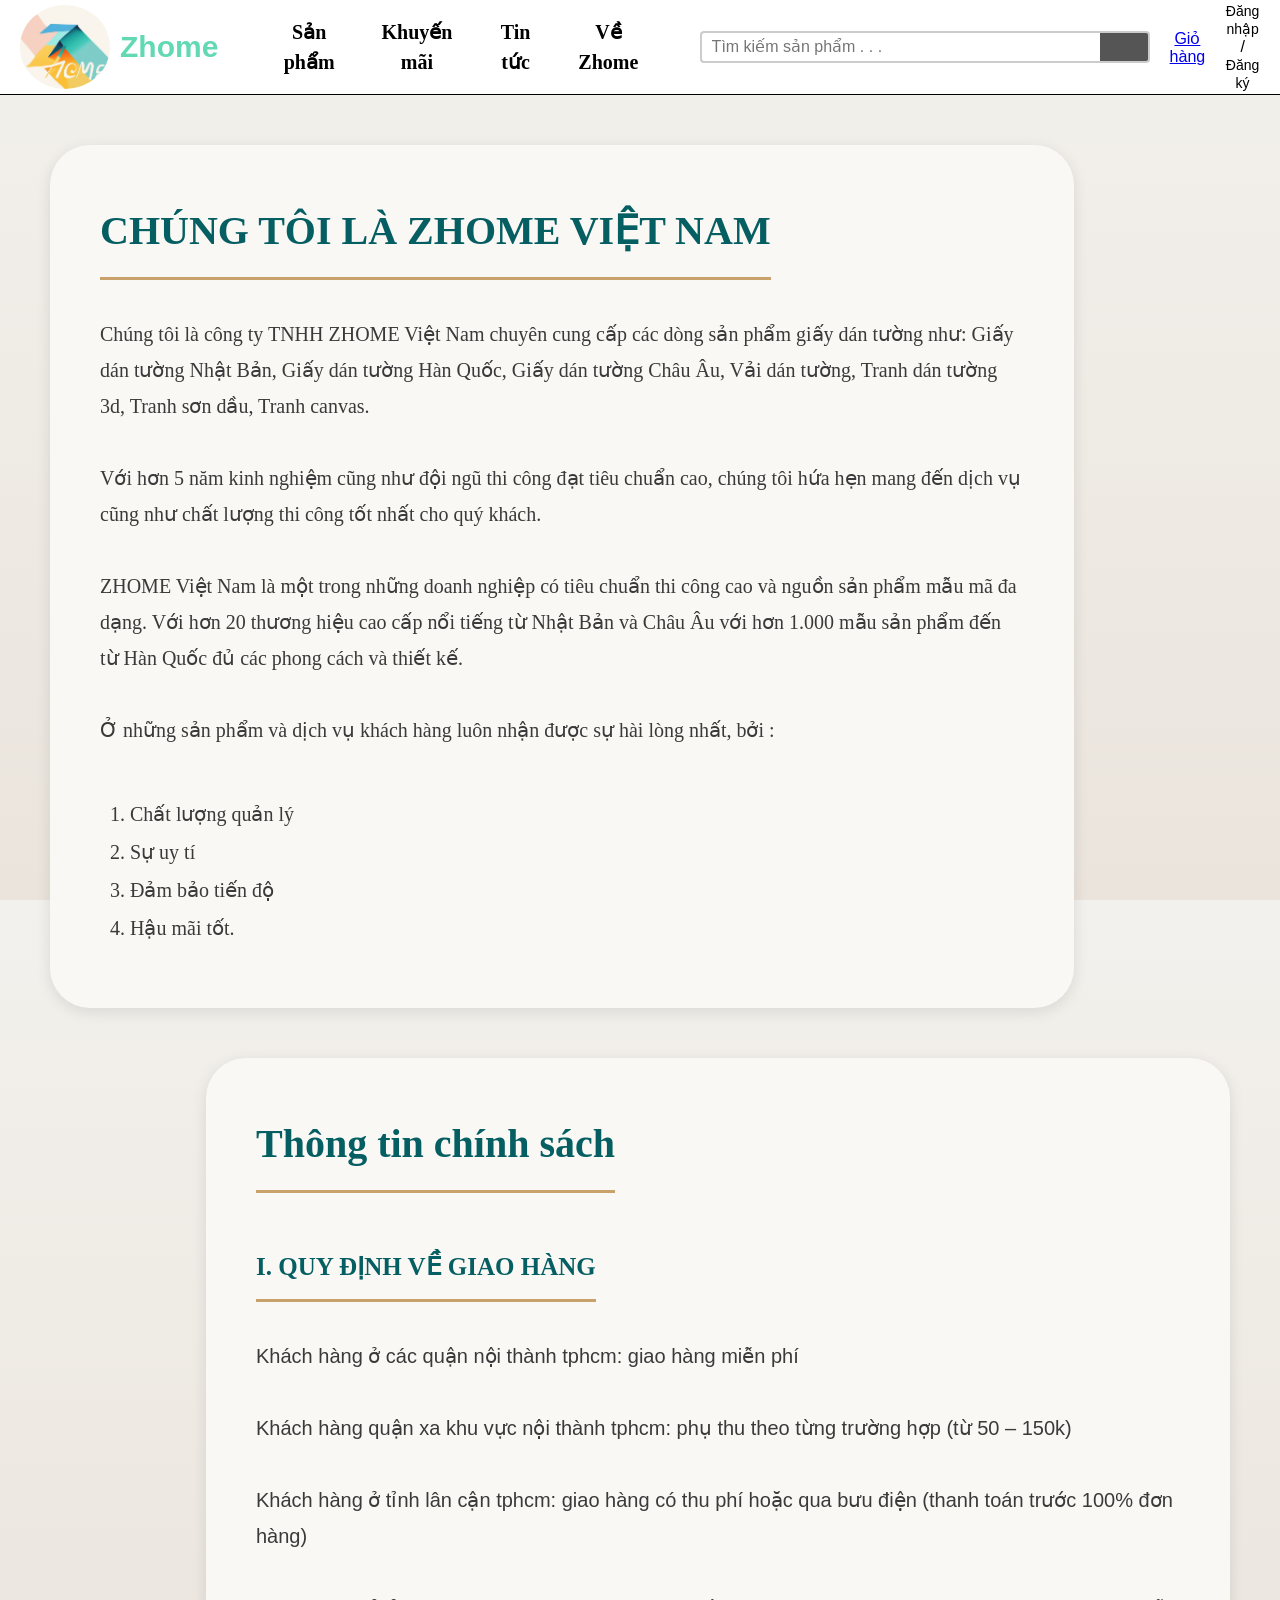
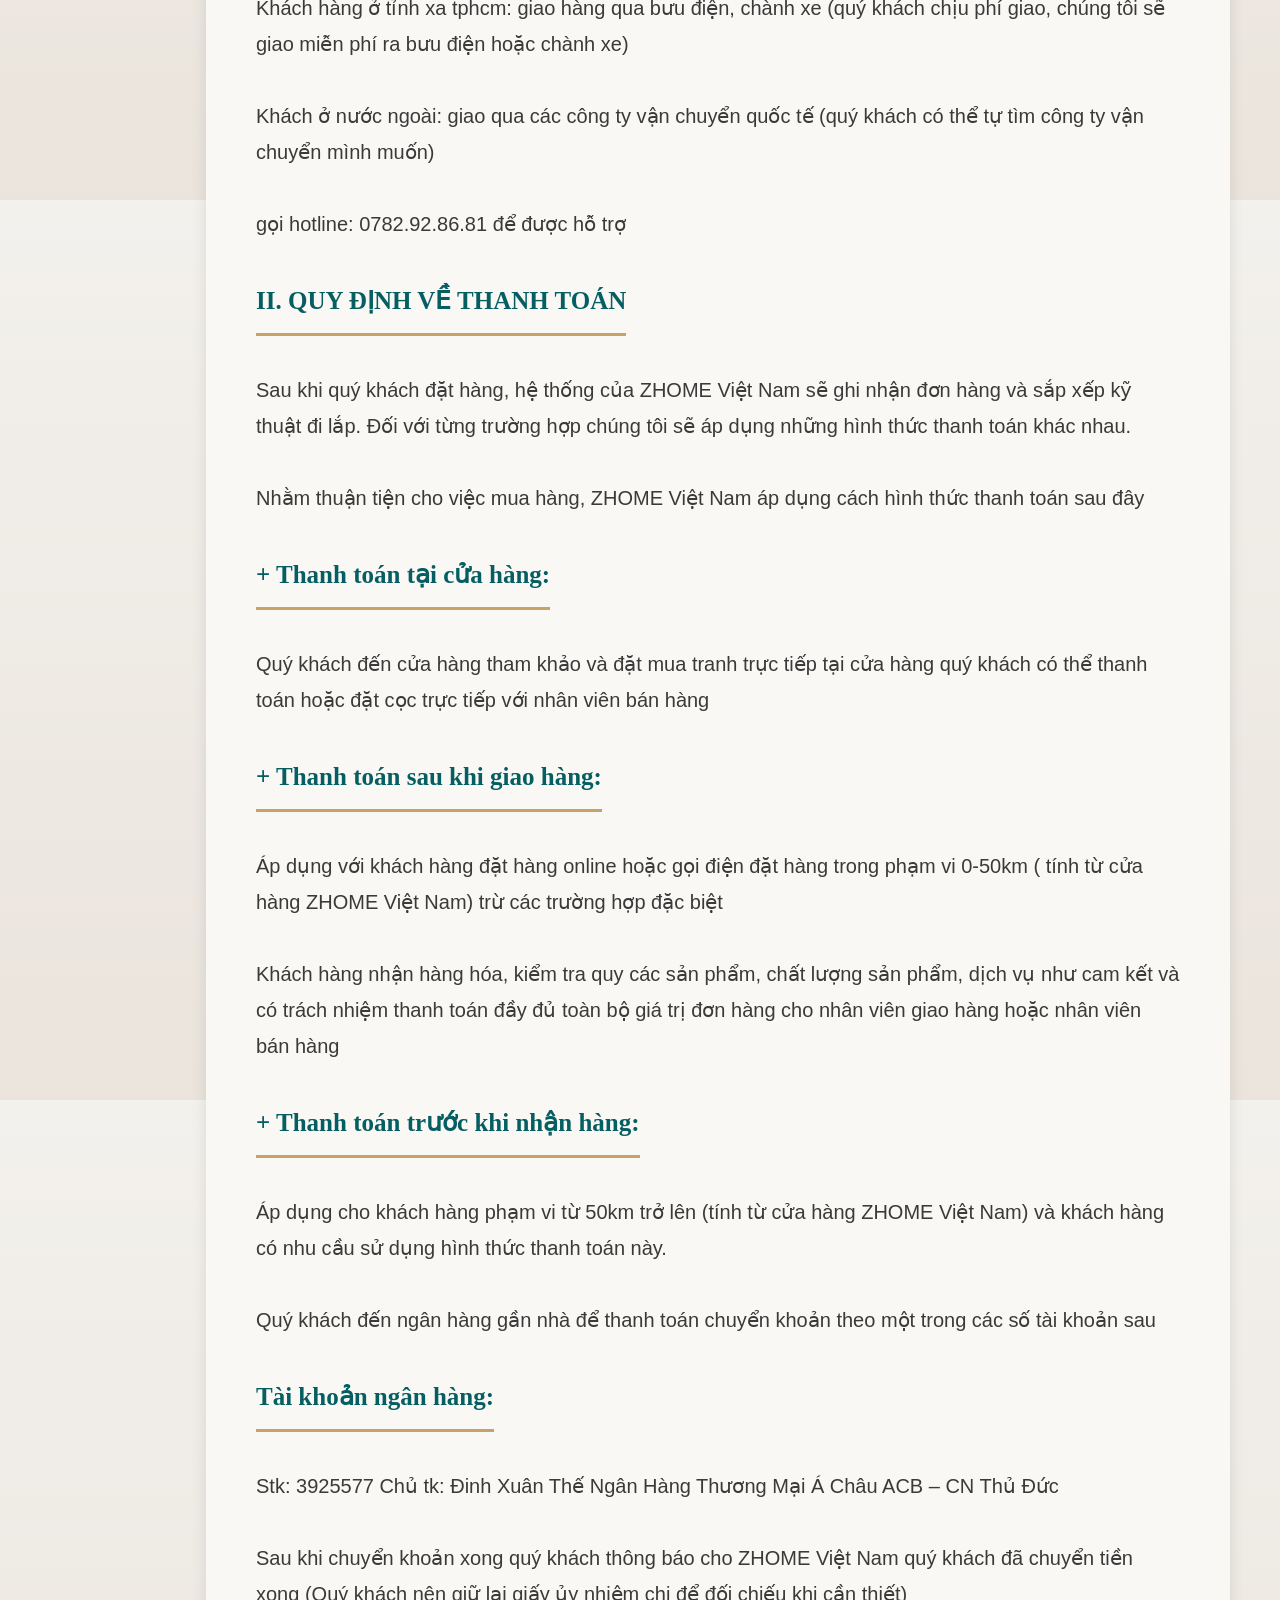
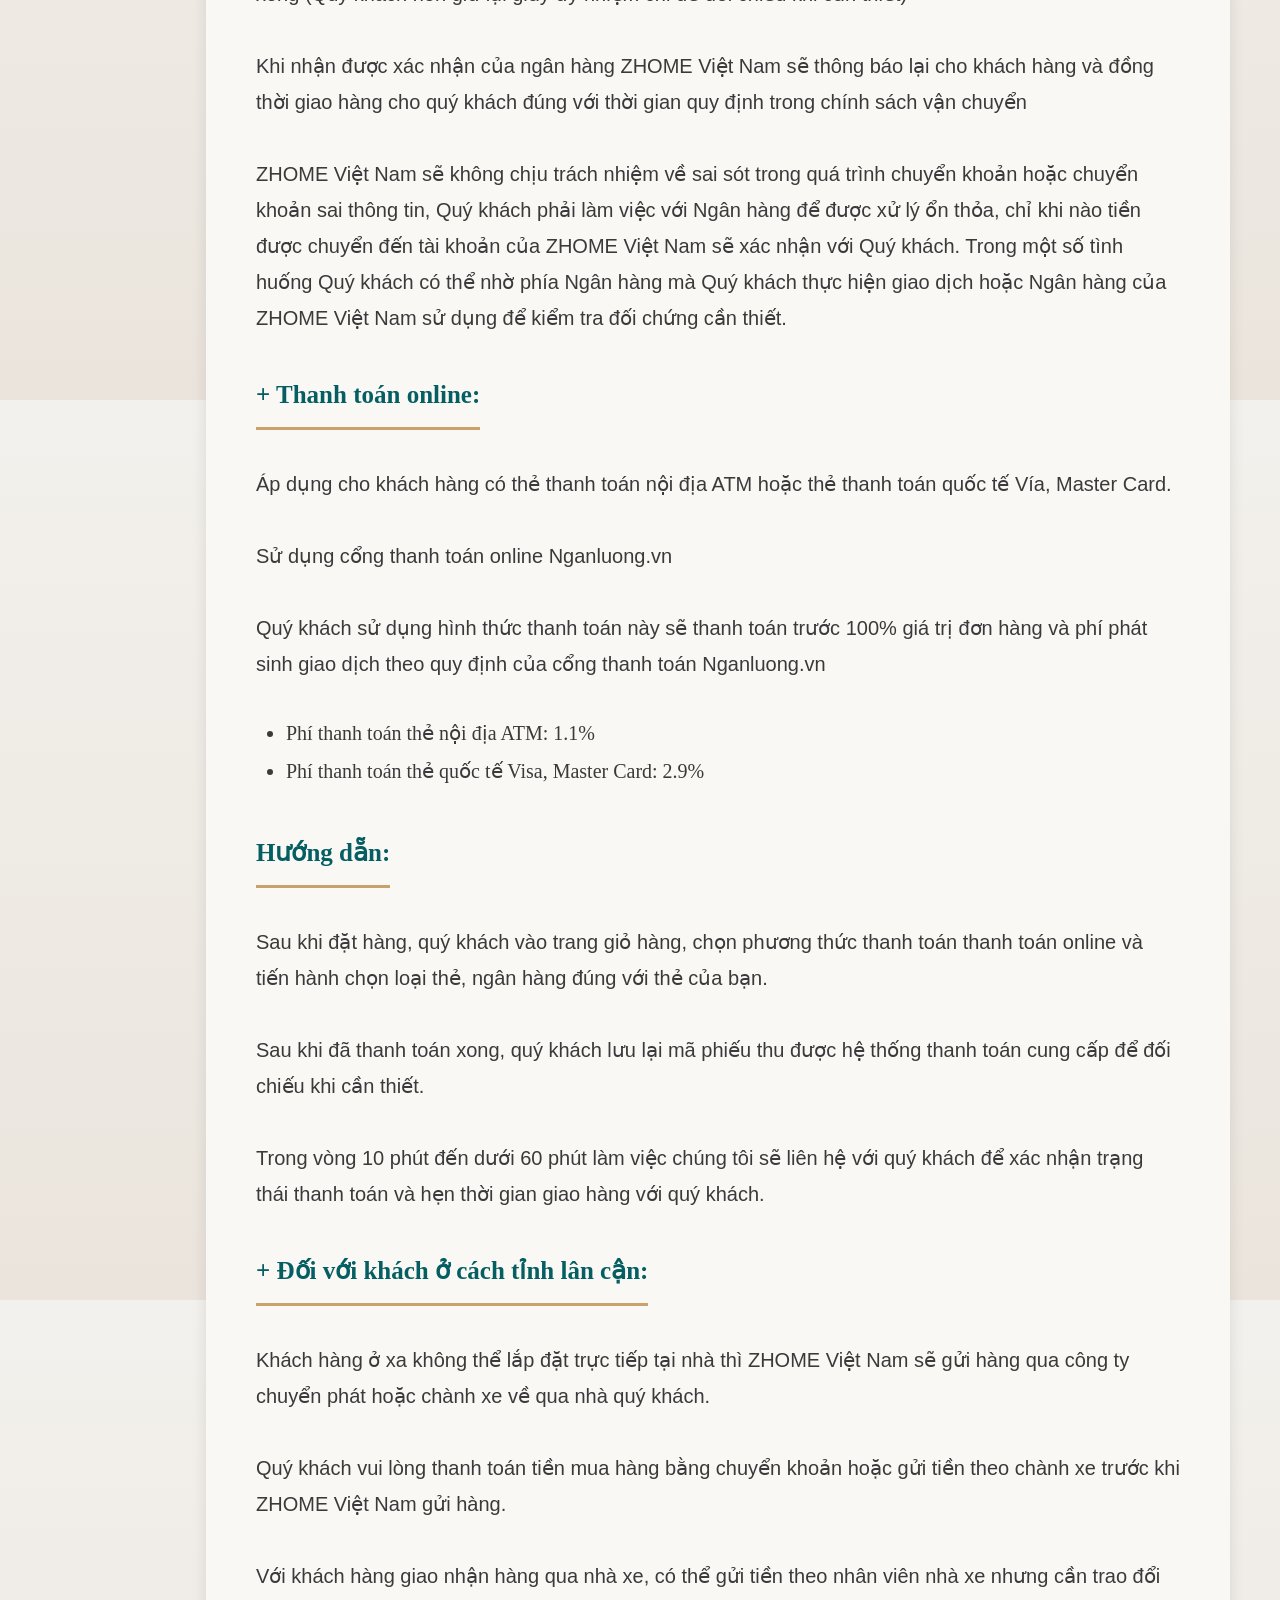
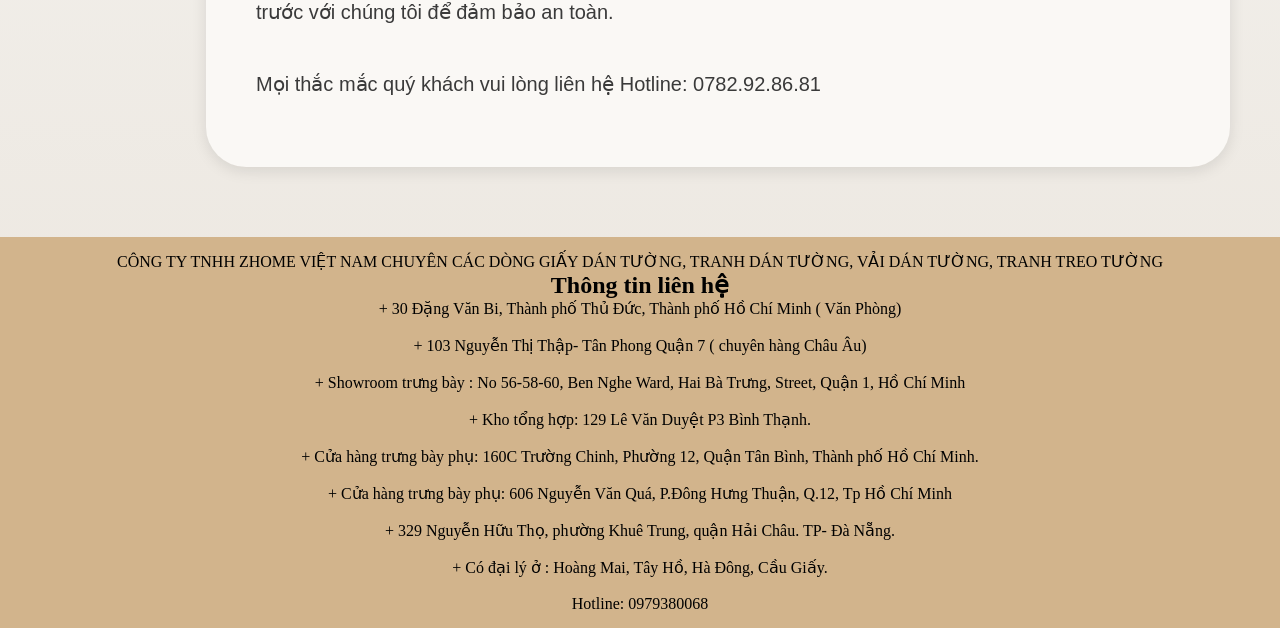
==== index.html @ 9dda644f "đổi fiie intro->index" ====
<!DOCTYPE html>
<html lang="en">
<head>
    <meta charset="UTF-8">
    <meta name="viewport" content="width=device-width, initial-scale=1.0">
    <title>Về Zhome</title>
    <link rel="stylesheet" href="ccs/style.css">
</head>
<body>
    <!-- Header: logo + tiêu đề -->
    <header>
        <!-- Thanh điều hướng (Navigation) -->
    <nav class="navbar">
            <div class="nav-left">
                <a href="index.html" class="brand">
                    <img src="images/logo8.jfif" alt="Zhome logo" class="logo">
                    <strong>Zhome</strong>
                </a>
            </div>
            <div class="nav-middle">
                <ul>
                    <li><a href="#">Sản phẩm</a></li>
                    <li><a href="#">Khuyến mãi</a></li>
                    <li><a href="#">Tin tức</a></li>
                    <li><a href="#">Về Zhome</a></li>
                </ul>
            </div>
            <div class="nav-right">
                <div class="search-bar">
                    <input type="text" placeholder="Tìm kiếm sản phẩm . . .">
                    <button><i class="fa fa-search"></i></button>
                </div>
                <div class="cart">
                    <a href="#"><i class="fa fa-shopping-cart"></i> Giỏ hàng</a>
                </div>
               
                <div class="login">
                    <i class="fa fa-user"></i>
                    <a href="#"> Đăng nhập</a> / <a href="#"> Đăng ký</a>
                </div>
            </div>
        
    </nav> 
    </header>
    <!-- Phần nội dung -->
    <main>
        <!-- Giới thiệu về ZHOME-->
         <div class="first-main">
            <h1>CHÚNG TÔI LÀ  ZHOME VIỆT NAM</h1> <br><br>

            <p>
                Chúng tôi là công ty TNHH ZHOME Việt Nam chuyên cung cấp các dòng sản phẩm giấy dán tường như: Giấy dán tường Nhật Bản, Giấy dán tường Hàn Quốc, Giấy dán tường Châu Âu, Vải dán tường, Tranh dán tường 3d, Tranh sơn dầu, Tranh canvas. <br><br>
            
                Với hơn 5 năm kinh nghiệm cũng như đội ngũ thi công đạt tiêu chuẩn cao, chúng tôi hứa hẹn mang đến dịch vụ cũng như chất lượng thi công tốt nhất cho quý khách. <br><br>
            
                ZHOME Việt Nam là một trong những doanh nghiệp có tiêu chuẩn thi công cao và nguồn sản phẩm mẫu mã đa dạng. Với hơn 20 thương hiệu cao cấp nổi tiếng từ Nhật Bản và Châu Âu với hơn 1.000 mẫu sản phẩm đến từ Hàn Quốc đủ các phong cách và thiết kế. <br><br>
            
                Ở những sản phẩm và dịch vụ khách hàng luôn nhận được sự hài lòng nhất, bởi : <br><br>
                
                <ol>
                    <li>Chất lượng quản lý</li>
                    <li>Sự uy tí</li>
                    <li>Đảm bảo tiến độ</li>
                    <li>Hậu mãi tốt.</li>
                </ol>
            </p>
        </div>
        <!-- Thông tin chính sách -->
        <div class="last-main">
            <h1>Thông tin chính sách</h1> <br><br>

            <p>
                <h3>I. QUY ĐỊNH VỀ GIAO HÀNG</h3> <br><br>

                Khách hàng ở các quận nội thành tphcm: giao hàng miễn phí <br><br> 

                Khách hàng quận xa khu vực nội thành tphcm: phụ thu theo từng trường hợp (từ 50 – 150k) <br><br>

                Khách hàng ở tỉnh lân cận tphcm: giao hàng có thu phí hoặc qua bưu điện (thanh toán trước 100% đơn hàng) <br><br>

                Khách hàng ở tỉnh xa tphcm: giao hàng qua bưu điện, chành xe (quý khách chịu phí giao, chúng tôi sẽ giao miễn phí ra bưu điện hoặc chành xe) <br><br>

                Khách ở nước ngoài: giao qua các công ty vận chuyển quốc tế (quý khách có thể tự tìm công ty vận chuyển mình muốn) <br><br>

                gọi hotline: 0782.92.86.81 để được hỗ trợ <br><br>


                <h3>II. QUY ĐỊNH VỀ THANH TOÁN</h3> <br><br>

                Sau khi quý khách đặt hàng, hệ thống của ZHOME Việt Nam sẽ ghi nhận đơn hàng và sắp xếp kỹ thuật đi lắp. Đối với từng trường hợp chúng tôi sẽ áp dụng những hình thức thanh toán khác nhau. <br><br>

                Nhằm thuận tiện cho việc mua hàng, ZHOME Việt Nam áp dụng cách hình thức thanh toán sau đây <br><br>

                <h4>+ Thanh toán tại cửa hàng:</h4> <br><br>

                Quý khách đến cửa hàng tham khảo và đặt mua tranh trực tiếp tại cửa hàng quý khách có thể thanh toán hoặc đặt cọc trực tiếp với nhân viên bán hàng <br><br>

                <h4>+ Thanh toán sau khi giao hàng:</h4> <br><br>

                Áp dụng với khách hàng đặt hàng online hoặc gọi điện đặt hàng trong phạm vi 0-50km ( tính từ cửa hàng ZHOME Việt Nam) trừ các trường hợp đặc biệt <br><br>

                Khách hàng nhận hàng hóa, kiểm tra quy các sản phẩm, chất lượng sản phẩm, dịch vụ như cam kết và có trách nhiệm thanh toán đầy đủ toàn bộ giá trị đơn hàng cho nhân viên giao hàng hoặc nhân viên bán hàng <br><br>

                <h4>+ Thanh toán trước khi nhận hàng:</h4> <br><br>

                Áp dụng cho khách hàng phạm vi từ 50km trở lên (tính từ cửa hàng ZHOME Việt Nam) và khách hàng có nhu cầu sử dụng hình thức thanh toán này. <br><br>

                Quý khách đến ngân hàng gần nhà để thanh toán chuyển khoản theo một trong các số tài khoản sau <br><br>

                <h5>Tài khoản ngân hàng:</h5> <br><br>

                Stk: 3925577 Chủ tk: Đinh Xuân Thế Ngân Hàng Thương Mại Á Châu ACB – CN Thủ Đức <br><br>

                Sau khi chuyển khoản xong quý khách thông báo cho ZHOME Việt Nam quý khách đã chuyển tiền xong (Quý khách nên giữ lại giấy ủy nhiệm chi để đối chiếu khi cần thiết) <br><br>

                Khi nhận được xác nhận của ngân hàng ZHOME Việt Nam sẽ thông báo lại cho khách hàng và đồng thời giao hàng cho quý khách đúng với thời gian quy định trong chính sách vận chuyển <br><br>

                ZHOME Việt Nam sẽ không chịu trách nhiệm về sai sót trong quá trình chuyển khoản hoặc chuyển khoản sai thông tin, Quý khách phải làm việc với Ngân hàng để được xử lý ổn thỏa, chỉ khi nào tiền được chuyển đến tài khoản của ZHOME Việt Nam sẽ xác nhận với Quý khách. Trong một số tình huống Quý khách có thể nhờ phía Ngân hàng mà Quý khách thực hiện giao dịch hoặc Ngân hàng của ZHOME Việt Nam sử dụng để kiểm tra đối chứng cần thiết. <br><br>

                <h4>+ Thanh toán online:</h4> <br><br>

                Áp dụng cho khách hàng có thẻ thanh toán nội địa ATM hoặc thẻ thanh toán quốc tế Vía, Master Card. <br><br>

                Sử dụng cổng thanh toán online Nganluong.vn <br><br>

                Quý khách sử dụng hình thức thanh toán này sẽ thanh toán trước 100% giá trị đơn hàng và phí phát sinh giao dịch theo quy định của cổng thanh toán Nganluong.vn <br><br>
                    <ul>
                        <li>Phí thanh toán thẻ nội địa ATM: 1.1%</li>
                        <li>Phí thanh toán thẻ quốc tế Visa, Master Card: 2.9%</li>
                    </ul>
                <br>
                <h5>Hướng dẵn:</h5> <br><br>

                Sau khi đặt hàng, quý khách vào trang giỏ hàng, chọn phương thức thanh toán thanh toán online và tiến hành chọn loại thẻ, ngân hàng đúng với thẻ của bạn. <br><br>

                Sau khi đã thanh toán xong, quý khách lưu lại mã phiếu thu được hệ thống thanh toán cung cấp để đối chiếu khi cần thiết. <br><br>

                Trong vòng 10 phút đến dưới 60 phút làm việc chúng tôi sẽ liên hệ với quý khách để xác nhận trạng thái thanh toán và hẹn thời gian giao hàng với quý khách. <br><br>

                <h4>+ Đối với khách ở cách tỉnh lân cận:</h4> <br><br>

                Khách hàng ở xa không thể lắp đặt trực tiếp tại nhà thì ZHOME Việt Nam sẽ gửi hàng qua công ty chuyển phát hoặc chành xe về qua nhà quý khách. <br><br>

                Quý khách vui lòng thanh toán tiền mua hàng bằng chuyển khoản hoặc gửi tiền theo chành xe trước khi ZHOME Việt Nam gửi hàng. <br><br>

                Với khách hàng giao nhận hàng qua nhà xe, có thể gửi tiền theo nhân viên nhà xe nhưng cần trao đổi trước với chúng tôi để đảm bảo an toàn. <br><br>

                Mọi thắc mắc quý khách vui lòng liên hệ Hotline: 0782.92.86.81
            </p>
        </div>
    </main>   
        <!-- Footer: Thông tin liên hệ --> 
    <footer> 
        <p>CÔNG TY TNHH ZHOME VIỆT NAM CHUYÊN CÁC DÒNG GIẤY DÁN TƯỜNG, TRANH DÁN TƯỜNG, VẢI DÁN TƯỜNG, TRANH TREO TƯỜNG</p>
        
        <div>
            <h2>Thông tin liên hệ</h2>
            <p>
                + 30 Đặng Văn Bi, Thành phố Thủ Đức, Thành phố Hồ Chí Minh ( Văn Phòng) <br><br>

                + 103 Nguyễn Thị Thập- Tân Phong Quận 7  ( chuyên hàng Châu Âu) <br><br>

                + Showroom trưng bày : No 56-58-60, Ben Nghe Ward, Hai Bà Trưng, Street, Quận 1, Hồ Chí Minh <br><br>

                + Kho tổng hợp: 129 Lê Văn Duyệt P3 Bình Thạnh. <br><br>

                + Cửa hàng trưng bày phụ: 160C Trường Chinh, Phường 12, Quận Tân Bình, Thành phố Hồ Chí Minh. <br><br>

                + Cửa hàng trưng bày phụ: 606 Nguyễn Văn Quá, P.Đông Hưng Thuận, Q.12, Tp Hồ Chí Minh <br><br>

                + 329 Nguyễn Hữu Thọ, phường Khuê Trung, quận Hải Châu. TP- Đà Nẵng. <br><br>

                + Có đại lý ở : Hoàng Mai, Tây Hồ, Hà Đông, Cầu Giấy. <br><br>

                Hotline: 0979380068
            </p>
        </div>
    </footer>  
</body>
</html>
---- ccs/style.css ----
* { margin: 0; padding: 0; box-sizing: border-box; }
html, body {
    height: 100%; /* chiếm full height*/
    margin: 0;
}
body { 
    font-family: Arial, sans-serif;
    background: #fff;
    display: flex;
    flex-direction: column;
    min-height: 100vh;
}
                                    /* Header: chứ logo, tên , thanh nav */
header{ 
    background: white;
    
    text-align: center;
    color: #000;
}

.navbar {
    width: 100%;
    background-color: white;
    display: flex;
    align-items: center;
    padding: 2px 20px; /* cách khung top/bottom 10px, left/right 20px */
    border-bottom: 1px solid black;
}


/* Logo + Zhome */
.nav-left .brand {
    display: flex;
    align-items: center;
    text-decoration: none;
    color: rgb(98, 217, 179);
    font-size: 30px;
}

.nav-left .brand .logo {
    width: 90px;
    height: auto;
    margin-right: 10px;
    border-radius: 50%;
}

/* Search + Cart + Login */
.nav-right {
    display: flex;
    align-items: center;
    gap: 20px;
    margin-left: auto;
}

.search-bar {
  display: flex;
}

.search-bar input {
  width: 400px;
  padding: 5px 10px;
  font-size: 16px;
  border: 2px solid #ccc;
  border-right: none;
  border-radius: 4px 0 0 4px; /* bo tròn bên trái */
  outline: none;
  flex: 1;
}

.search-bar button {
  width: 50px;
  border: 2px solid #ccc;
  border-left: none;
  background-color: #555;
  color: white;
  border-radius: 0 4px 4px 0; /* bo tròn bên phải */
  cursor: pointer;
  padding: 5px 10px;
}

.search-bar button i {
  font-size: 16px; /* cỡ kính lúp */
}

.cart, login {
  display: flex;           /* các link nằm cạnh nhau */
  align-items: center;     /* căn giữa link theo chiều dọc */
}

.login a {
    color: black;
    text-decoration: none;
    font-size: 14px;
}

.login a:hover {
    text-decoration: underline;
}

/* Phần dưới nav: menu liên kết sản phẩm */
.nav-middle ul {
    display: flex;
    list-style: none;
    padding: 10px 20px;
}

.nav-middle ul li {
    margin-right: 40px;
}

.nav-middle ul li a {
    color: black;
    text-decoration: none;
    font-weight: bold;
    font-size: 20px;
}

.nav-middle ul li a:hover {
    text-decoration: underline;
}

                                    /* Phần body */
/* Phần Css của tôi*/
/* -----------------------------------------------------------------------------------------------------------------------------*/

/* Màu nền body */
body {
    background: linear-gradient(to bottom, #f3f1ed, #eae4dc);
}

/* Phần main */
/* Khối Giới thiệu về Zhome */
.first-main {
    width: 80%;
    margin: 50px auto 50px 50px;
    background-color: #faf8f5; 
    border-top-left-radius: 50px;       /* bo cạnh tròn cạnh trên trái của khối */
    border-bottom-left-radius: 50px;    /* bo cạnh tròn cạnh dưới trái của khối */
    border-top-right-radius: 50px;      /* bo cạnh tròn cạnh trên phải của khối */
    border-bottom-right-radius: 50px;   /* bo cạnh tròn cạnh dưới phải của khối */
    
    padding: 50px;
    border-radius: 40px;
    color: #3a3a3a; /* Màu chữ xám đậm, dễ đọc hơn đen */
    font-family: "Segoe UI", Tahoma, Geneva, Verdana, sans-serif;
    line-height: 1.8;
    box-shadow: 0 4px 15px rgba(0, 0, 0, 0.1); /* đổ bóng nhẹ để nổi khối */
    font-size: 20px;
}

/* chỉnh chữ "Chúng tôi là Zhome Việt Nam" */
.first-main h1 {
    color: #055e61;
    font-size: 40px;
    font-weight: 700;
    border-bottom: 3px solid #c9a26b; 
    display: inline-block;
    padding-bottom: 10px;
}

/* Đoạn văn cách đều, dễ đọc hơn */
.first-main p {
    margin-bottom: 15px;
}

/* Danh sách bullet đẹp hơn */
.first-main ol {
    margin-left: 30px;
}

.first-main li {
    margin-bottom: 8px;
}



/*khối Thông tin chính sách */
.last-main {
    width: 80%;
    margin: 50px 50px 50px auto;
    background-color: #faf8f5; 
    border-top-left-radius: 50px;       /* bo cạnh tròn cạnh trên trái của khối */
    border-bottom-left-radius: 50px;    /* bo cạnh tròn cạnh dưới trái của khối */
    border-top-right-radius: 50px;      /* bo cạnh tròn cạnh trên phải của khối */
    border-bottom-right-radius: 50px;   /* bo cạnh tròn cạnh dưới phải của khối */
    padding: 50px;

    border-radius: 40px;
    color: #3a3a3a; /* Màu chữ xám đậm, dễ đọc hơn đen */
    font-family: "Segoe UI", Tahoma, Geneva, Verdana, sans-serif;
    line-height: 1.8;
    box-shadow: 0 4px 15px rgba(0, 0, 0, 0.1); /* đổ bóng nhẹ để nổi khối */
    font-size: 20px;
}

/* chỉnh chữ "thông tin chính sách" to hơn đẹp hơn*/
.last-main h1 {
    color: #055e61;
    font-size: 40px;
    font-weight: 700;
    border-bottom: 3px solid #c9a26b; 
    display: inline-block;
    padding-bottom: 10px;
}

/* chỉnh các phần tiêu đề to hơn*/
.last-main h3, h4, h5 {
    color: #055e61;
    font-size: 25px;
    font-weight: 700;
    border-bottom: 3px solid #c9a26b; 
    display: inline-block;
    padding-bottom: 10px;
}

/* Đoạn văn cách đều, dễ đọc hơn */
.last-main p {
    margin-bottom: 15px;
}

/* Danh sách bullet đẹp hơn */
.last-main ul {
    margin-left: 30px;
}

.last-main li {
    margin-bottom: 8px;
}

/* Chỉnh thụt vào 1 tab */
ul, ol {
  margin-left: 40px;
  line-height: 1.5;
}

/* Phần Css của tôi*/
/* -----------------------------------------------------------------------------------------------------------------------------*/



/* phần footer */
footer {
    background: #d2b48c;
    padding: 15px 0; 
    text-align: center;
    color: #000;
    margin-top: 20px;
}


/* kiểu chữ chung */
h1, h2, h3, h4, h5, p, li {
    font-family: 'Times New Roman', Times, serif;
}
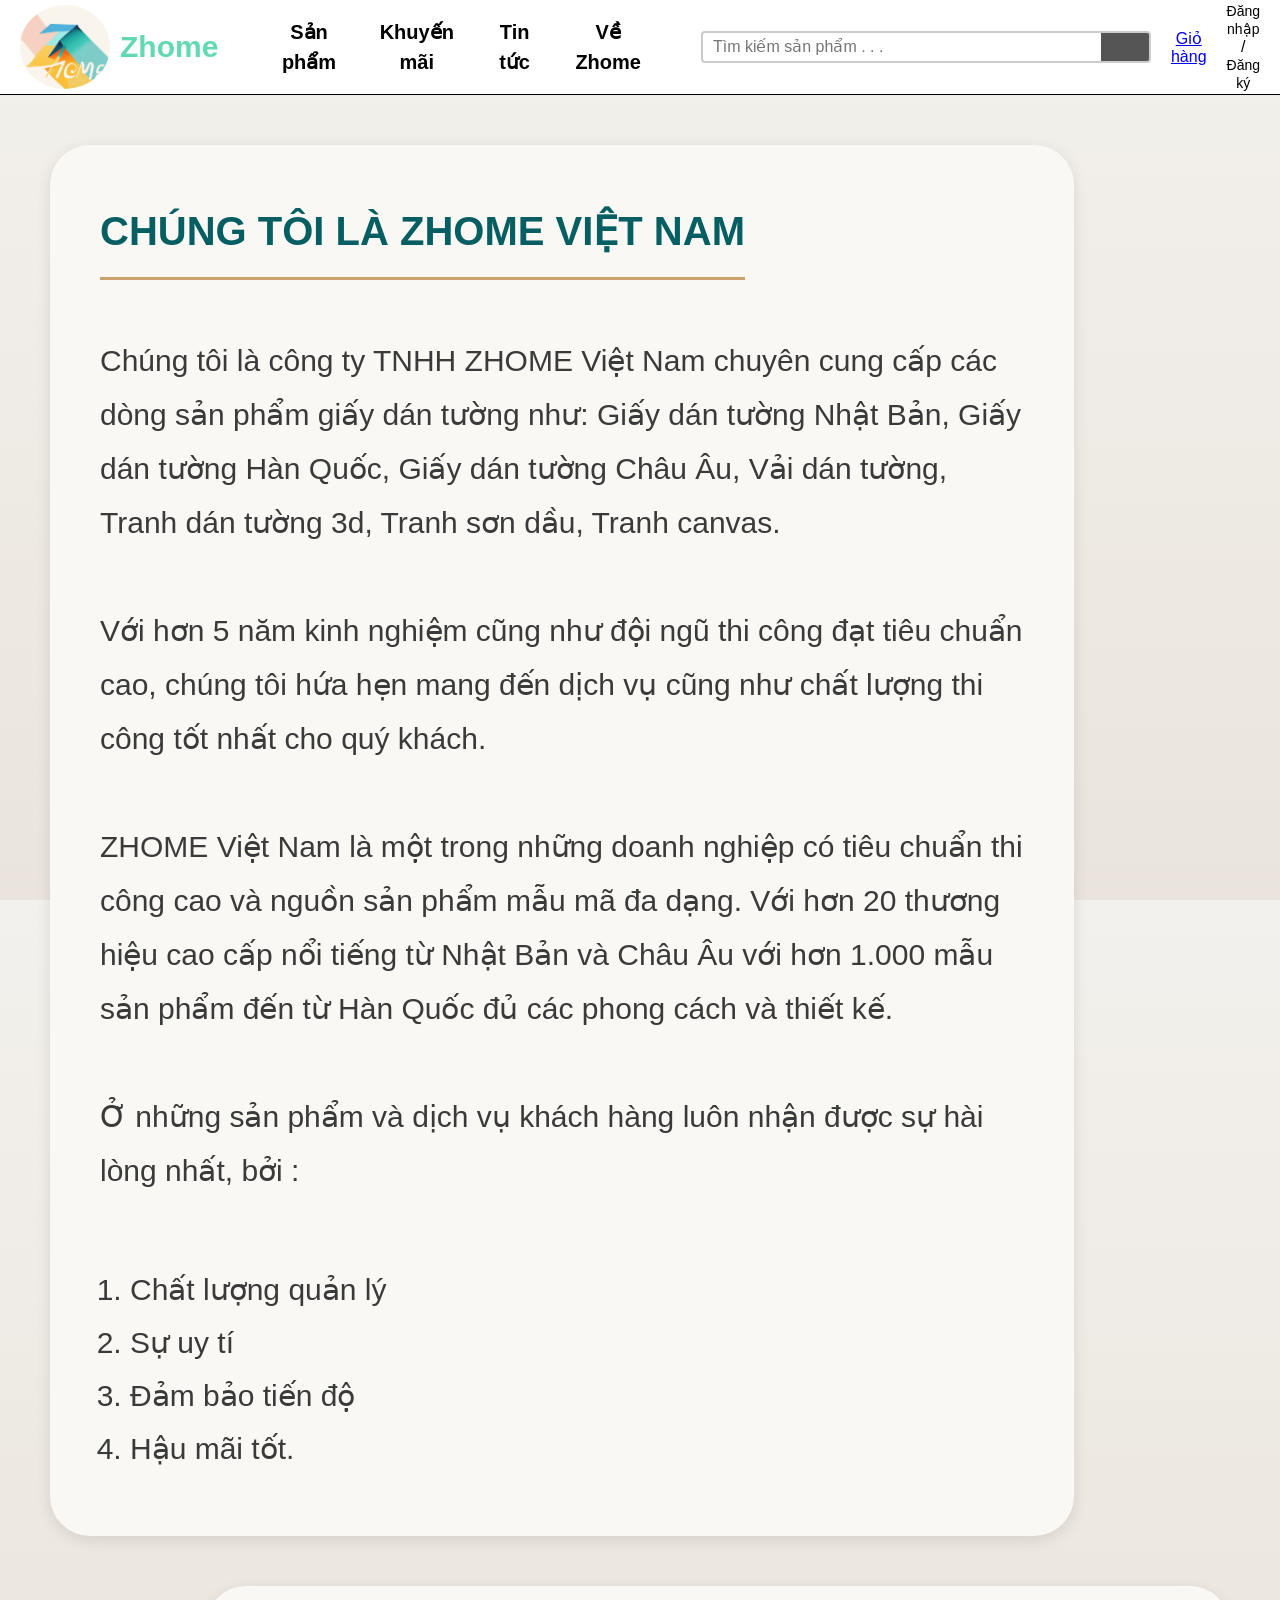
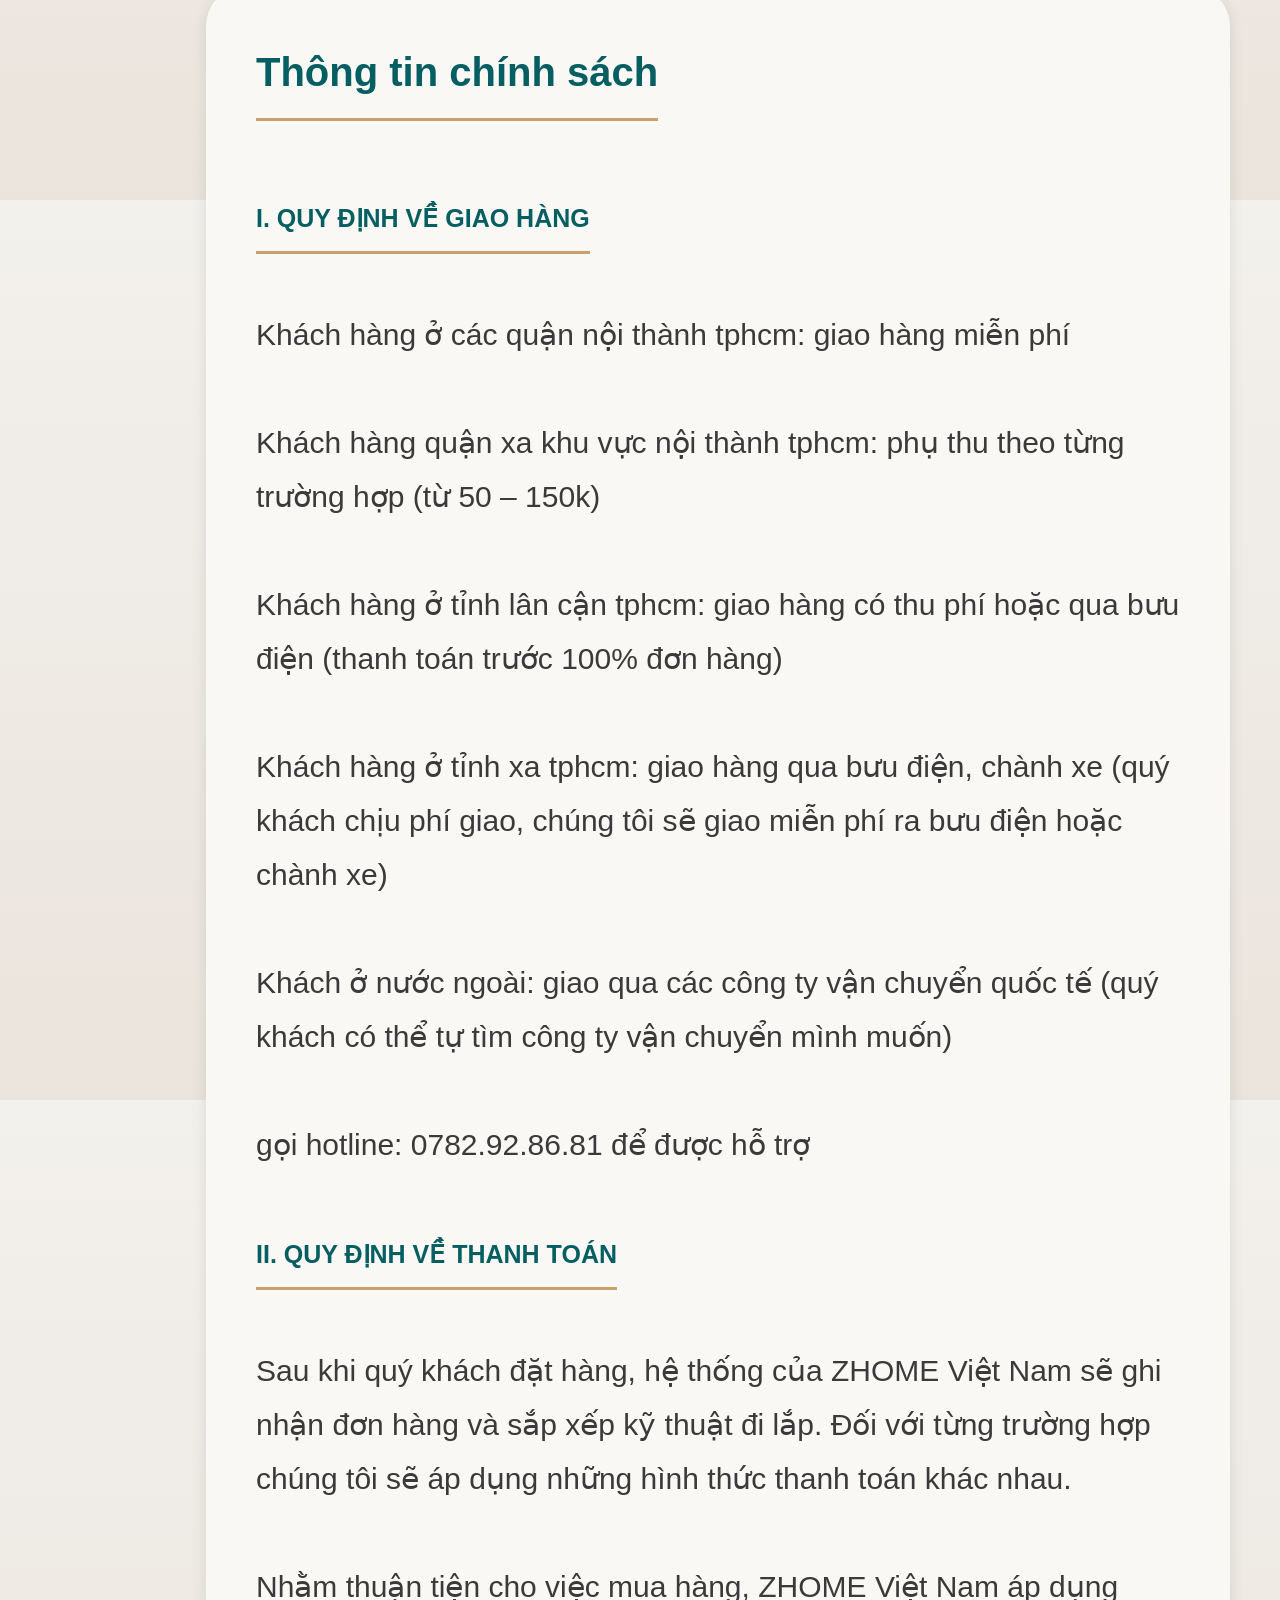
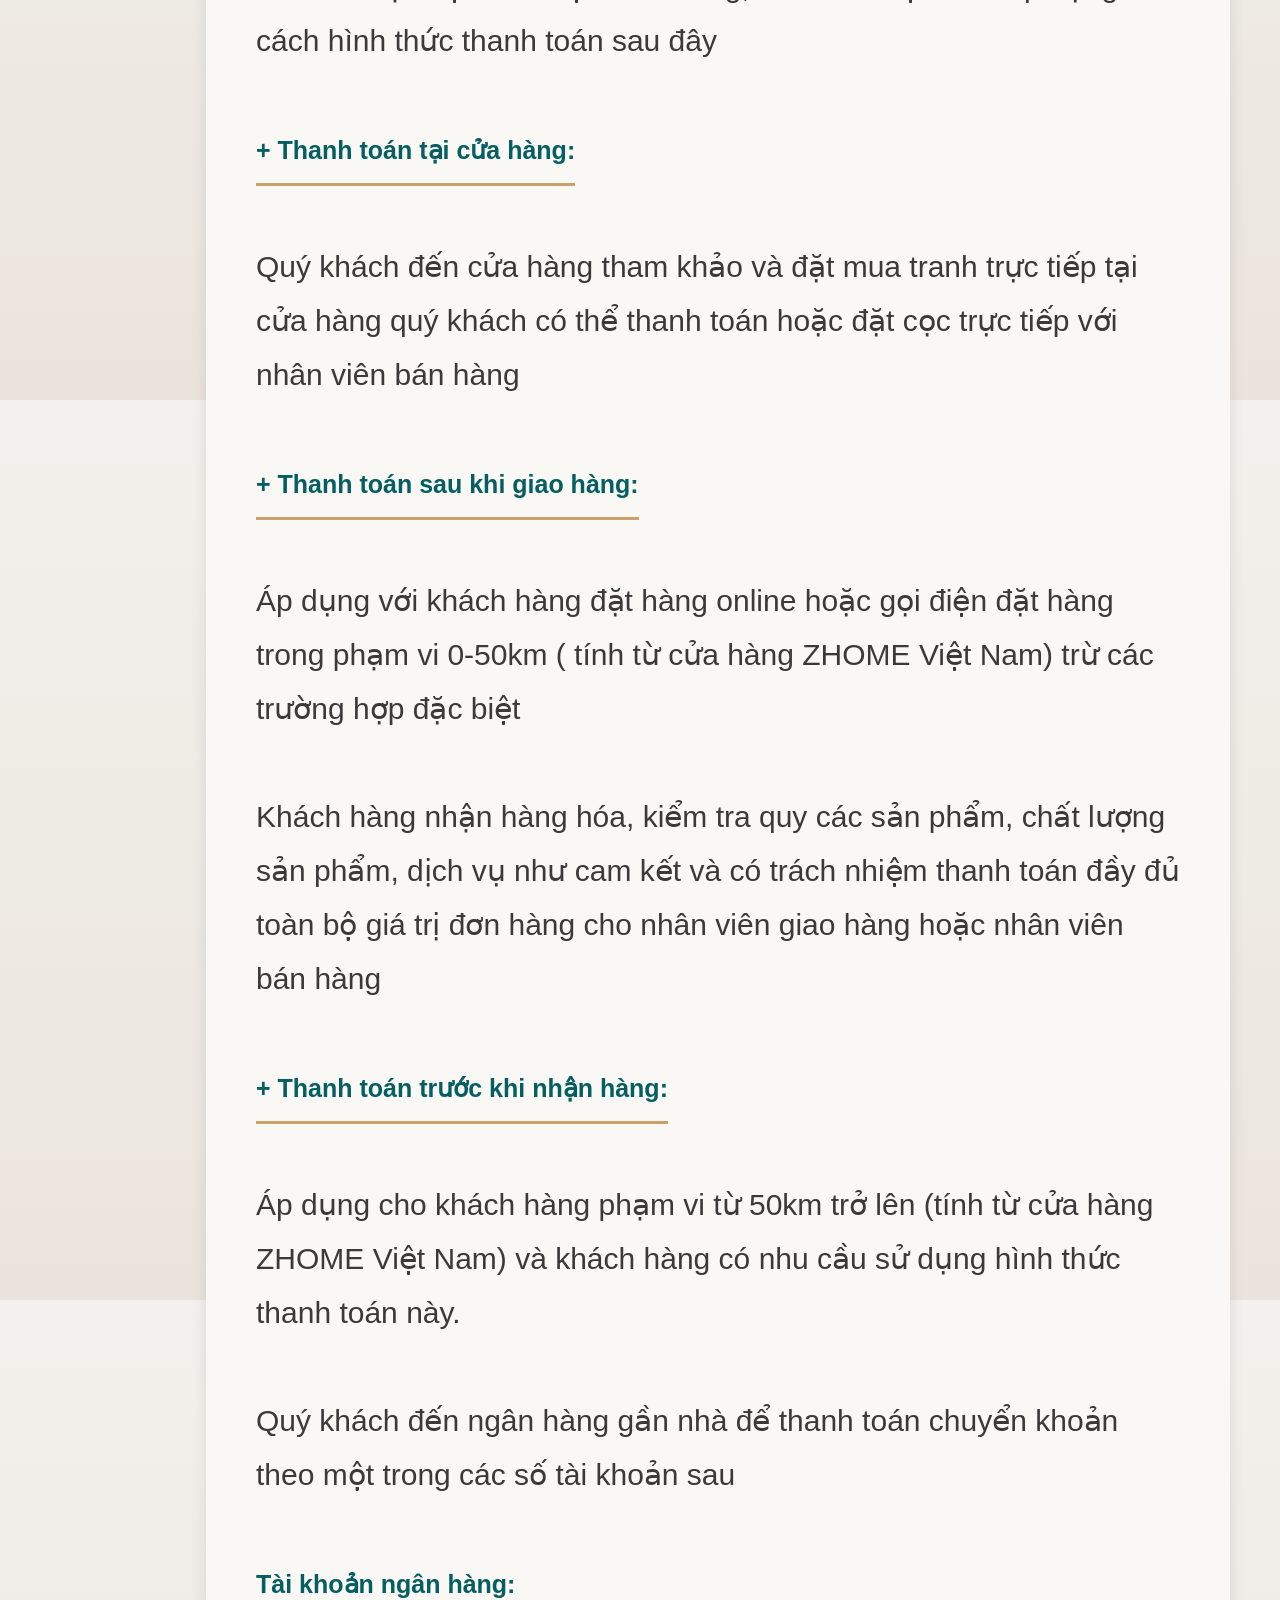
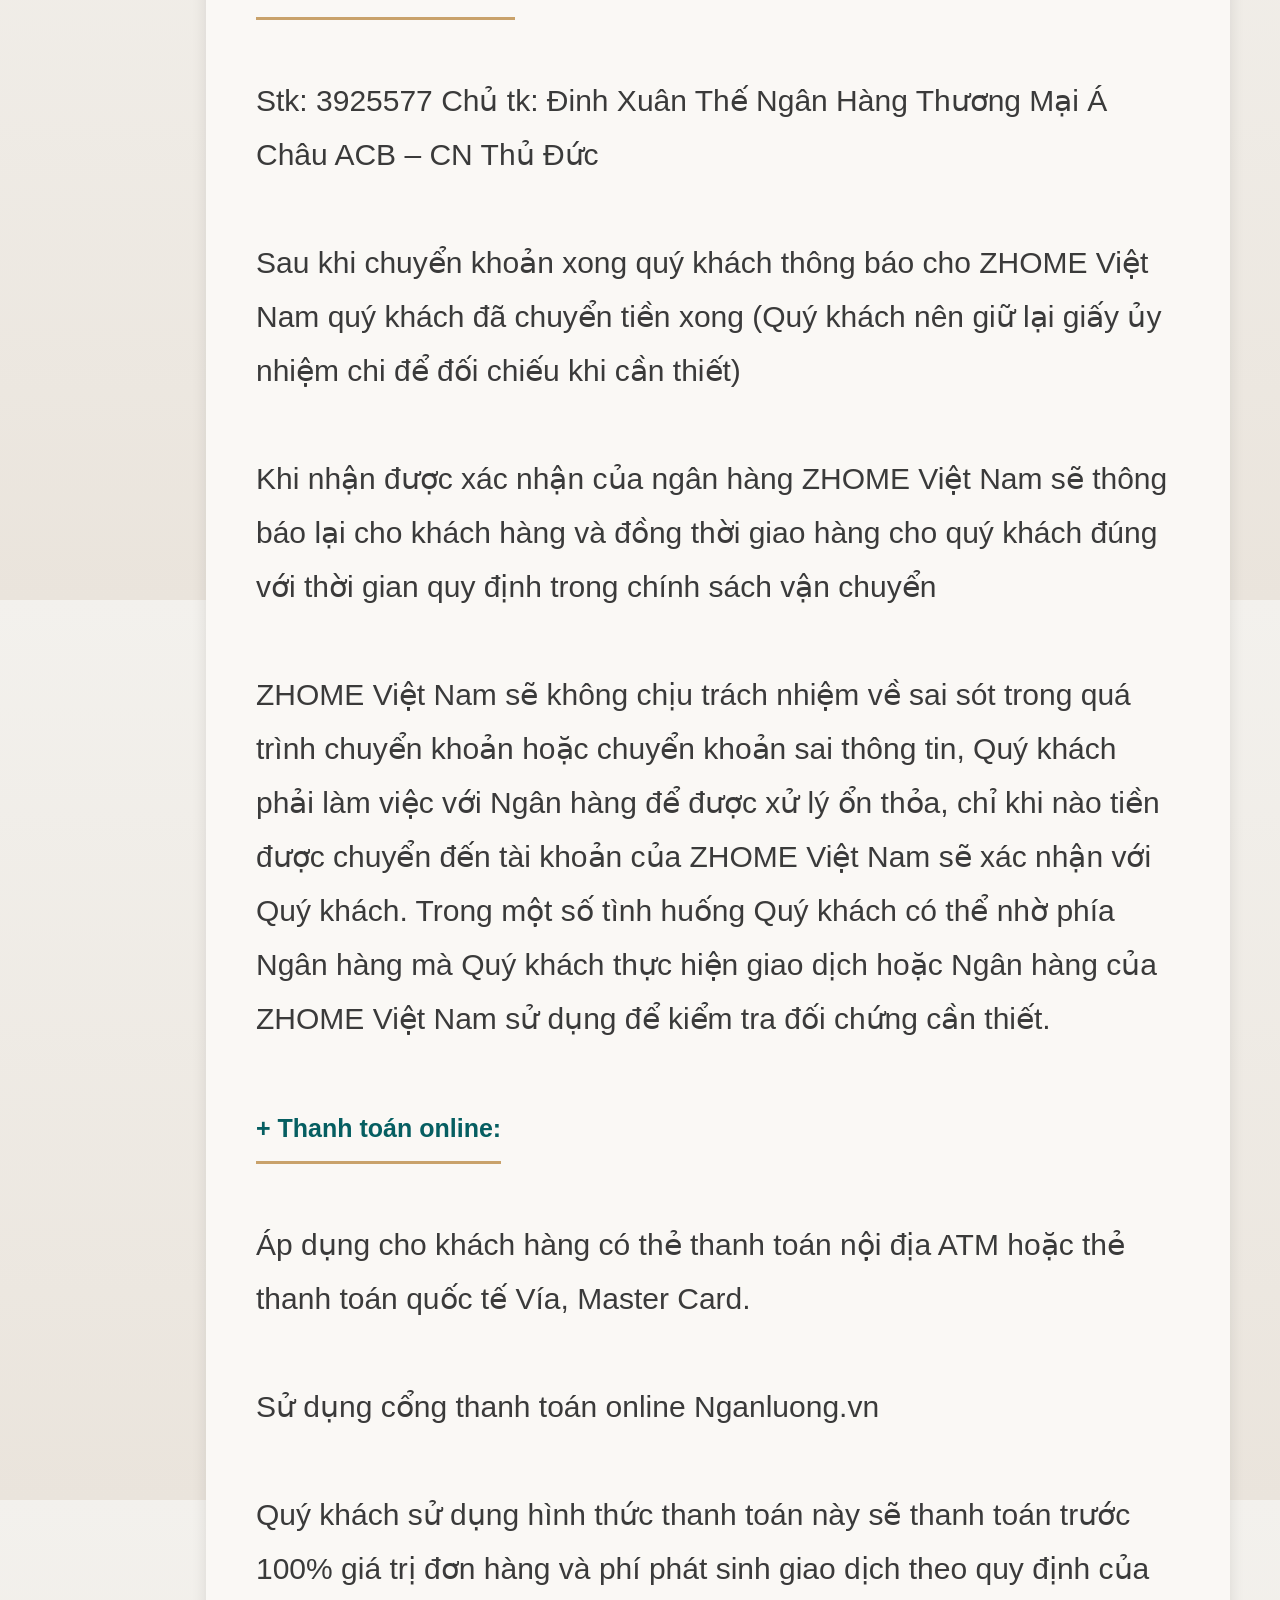
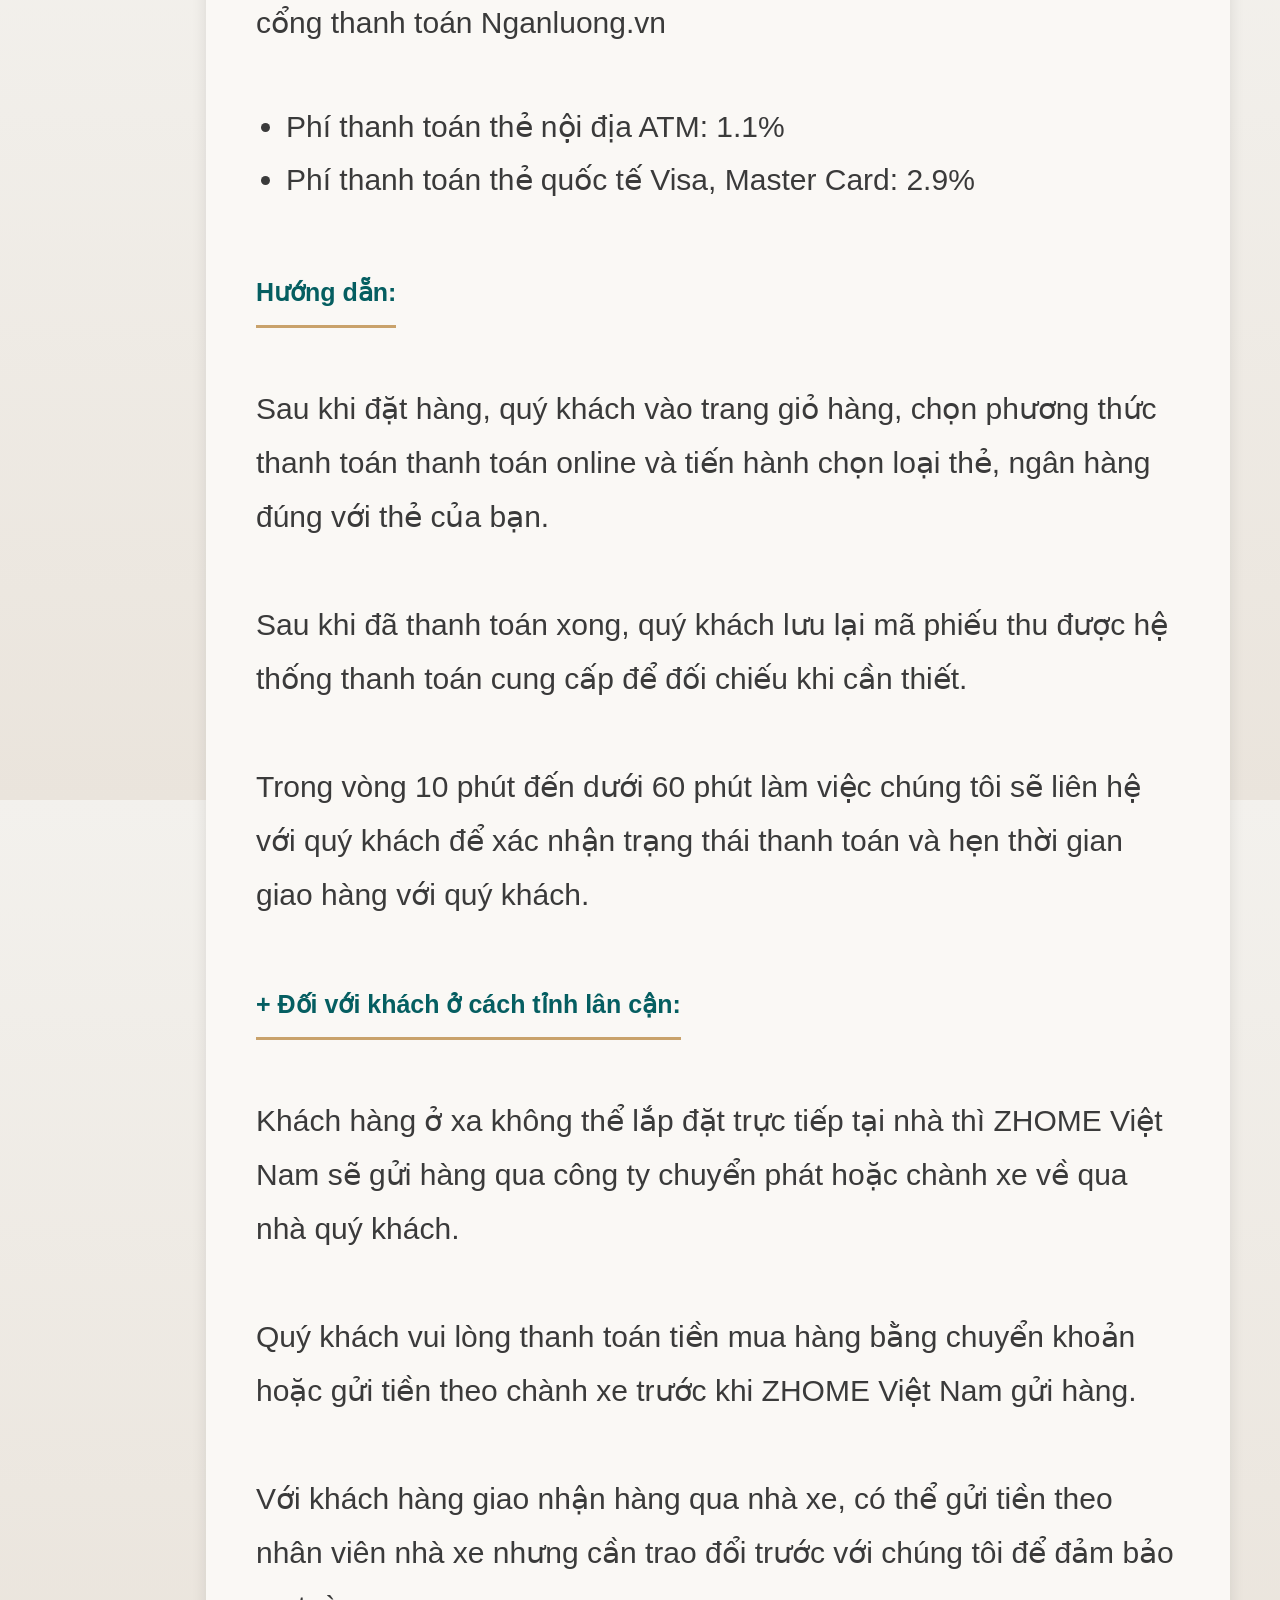
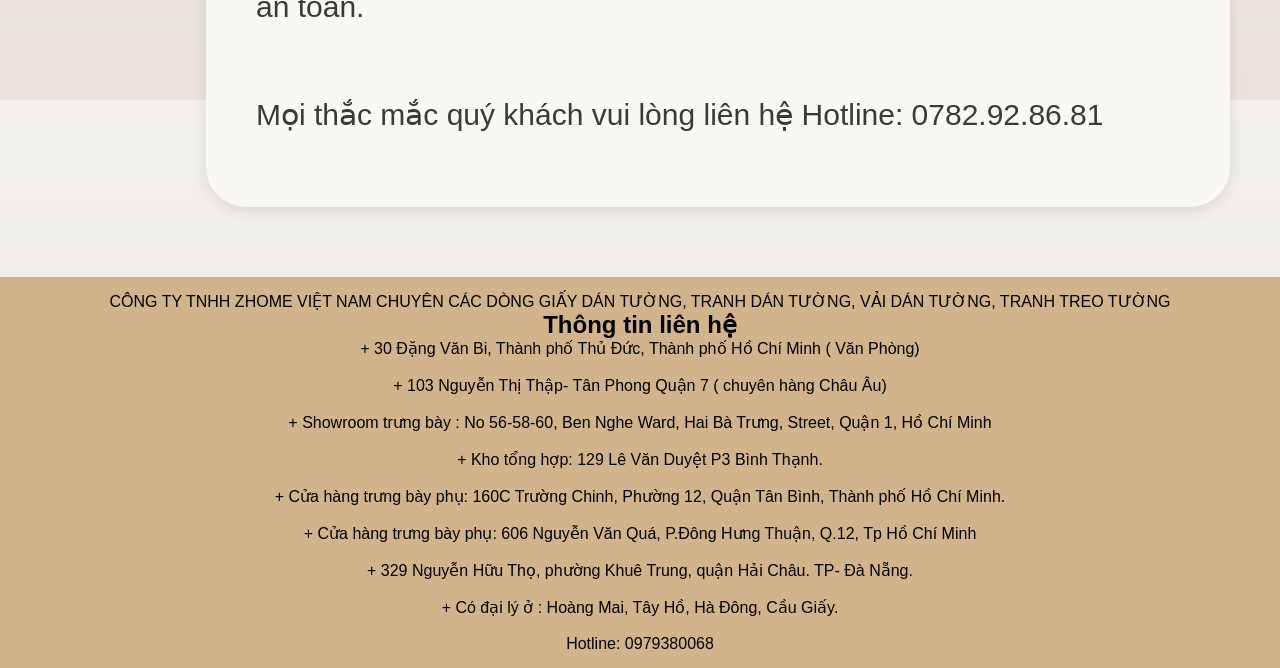
==== commit a8e5330f: "sửa file index,css" ====
--- a/index.html
+++ b/index.html
@@ -4,7 +4,7 @@
     <meta charset="UTF-8">
     <meta name="viewport" content="width=device-width, initial-scale=1.0">
     <title>Về Zhome</title>
-    <link rel="stylesheet" href="ccs/style.css">
+    <link rel="stylesheet" href="css/style.css">
 </head>
 <body>
     <!-- Header: logo + tiêu đề -->
--- a/css/style.css
+++ b/css/style.css
@@ -0,0 +1,247 @@
+* { margin: 0; padding: 0; box-sizing: border-box; }
+html, body {
+    height: 100%; /* chiếm full height*/
+    margin: 0;
+}
+body { 
+    font-family: Arial, sans-serif;
+    background: #fff;
+    display: flex;
+    flex-direction: column;
+    min-height: 100vh;
+}
+                                    /* Header: chứ logo, tên , thanh nav */
+header{ 
+    background: white;
+    text-align: center;
+    color: #000;
+}
+
+.navbar {
+    width: 100%;
+    background-color: white;
+    display: flex;
+    align-items: center;
+    padding: 2px 20px; /* cách khung top/bottom 10px, left/right 20px */
+    border-bottom: 1px solid black;
+}
+
+
+/* Logo + Zhome */
+.nav-left .brand {
+    display: flex;
+    align-items: center;
+    text-decoration: none;
+    color: rgb(98, 217, 179);
+    font-size: 30px;
+}
+
+.nav-left .brand .logo {
+    width: 90px;
+    height: auto;
+    margin-right: 10px;
+    border-radius: 50%;
+}
+
+/* Search + Cart + Login */
+.nav-right {
+    display: flex;
+    align-items: center;
+    gap: 20px;
+    margin-left: auto;
+}
+
+.search-bar {
+  display: flex;
+}
+
+.search-bar input {
+  width: 400px;
+  padding: 5px 10px;
+  font-size: 16px;
+  border: 2px solid #ccc;
+  border-right: none;
+  border-radius: 4px 0 0 4px; /* bo tròn bên trái */
+  outline: none;
+  flex: 1;
+}
+
+.search-bar button {
+  width: 50px;
+  border: 2px solid #ccc;
+  border-left: none;
+  background-color: #555;
+  color: white;
+  border-radius: 0 4px 4px 0; /* bo tròn bên phải */
+  cursor: pointer;
+  padding: 5px 10px;
+}
+
+.search-bar button i {
+  font-size: 16px; /* cỡ kính lúp */
+}
+
+.cart, login {
+  display: flex;           /* các link nằm cạnh nhau */
+  align-items: center;     /* căn giữa link theo chiều dọc */
+}
+
+.login a {
+    color: black;
+    text-decoration: none;
+    font-size: 14px;
+}
+
+.login a:hover {
+    text-decoration: underline;
+}
+
+/* Phần dưới nav: menu liên kết sản phẩm */
+.nav-middle ul {
+    display: flex;
+    list-style: none;
+    padding: 10px 20px;
+}
+
+.nav-middle ul li {
+    margin-right: 40px;
+}
+
+.nav-middle ul li a {
+    color: black;
+    text-decoration: none;
+    font-weight: bold;
+    font-size: 20px;
+}
+
+.nav-middle ul li a:hover {
+    text-decoration: underline;
+}
+
+                                    /* Phần body */
+/* Phần Css của tôi*/
+/* -----------------------------------------------------------------------------------------------------------------------------*/
+
+/* Màu nền body */
+body {
+    background: linear-gradient(to bottom, #f3f1ed, #eae4dc);
+}
+
+/* Phần main */
+/* Khối Giới thiệu về Zhome */
+.first-main {
+    width: 80%;
+    margin: 50px;
+    background-color: #faf8f5; 
+    border-top-left-radius: 50px;       /* bo cạnh tròn cạnh trên trái của khối */
+    border-bottom-left-radius: 50px;    /* bo cạnh tròn cạnh dưới trái của khối */
+    border-top-right-radius: 50px;      /* bo cạnh tròn cạnh trên phải của khối */
+    border-bottom-right-radius: 50px;   /* bo cạnh tròn cạnh dưới phải của khối */
+    
+    padding: 50px;
+    border-radius: 40px;
+    color: #3a3a3a; /* Màu chữ xám đậm, dễ đọc hơn đen */
+    font-family: "Segoe UI", Tahoma, Geneva, Verdana, sans-serif;
+    line-height: 1.8;
+    box-shadow: 0 4px 15px rgba(0, 0, 0, 0.1); /* đổ bóng nhẹ để nổi khối */
+    font-size: 30px;
+}
+
+/* chỉnh chữ "Chúng tôi là Zhome Việt Nam" */
+.first-main h1 {
+    color: #055e61;
+    font-size: 40px;
+    font-weight: 700;
+    border-bottom: 3px solid #c9a26b; 
+    display: inline-block;
+    padding-bottom: 10px;
+}
+
+/* Đoạn văn cách đều, dễ đọc hơn */
+.first-main p {
+    margin-bottom: 15px;
+}
+
+/* Danh sách bullet đẹp hơn */
+.first-main ol {
+    margin-left: 30px;
+}
+
+.first-main li {
+    margin-bottom: 8px;
+}
+
+
+
+/*khối Thông tin chính sách */
+.last-main {
+    width: 80%;
+    margin: 50px 50px 50px auto;
+    background-color: #faf8f5; 
+    border-top-left-radius: 50px;       /* bo cạnh tròn cạnh trên trái của khối */
+    border-bottom-left-radius: 50px;    /* bo cạnh tròn cạnh dưới trái của khối */
+    border-top-right-radius: 50px;      /* bo cạnh tròn cạnh trên phải của khối */
+    border-bottom-right-radius: 50px;   /* bo cạnh tròn cạnh dưới phải của khối */
+    padding: 50px;
+
+    border-radius: 40px;
+    color: #3a3a3a; /* Màu chữ xám đậm, dễ đọc hơn đen */
+    font-family: "Segoe UI", Tahoma, Geneva, Verdana, sans-serif;
+    line-height: 1.8;
+    box-shadow: 0 4px 15px rgba(0, 0, 0, 0.1); /* đổ bóng nhẹ để nổi khối */
+    font-size: 30px;
+}
+
+/* chỉnh chữ "thông tin chính sách" to hơn đẹp hơn*/
+.last-main h1 {
+    color: #055e61;
+    font-size: 40px;
+    font-weight: 700;
+    border-bottom: 3px solid #c9a26b; 
+    display: inline-block;
+    padding-bottom: 10px;
+}
+
+/* chỉnh các phần tiêu đề to hơn*/
+.last-main h3, h4, h5 {
+    color: #055e61;
+    font-size: 25px;
+    font-weight: 700;
+    border-bottom: 3px solid #c9a26b; 
+    display: inline-block;
+    padding-bottom: 10px;
+}
+
+/* Đoạn văn cách đều, dễ đọc hơn */
+.last-main p {
+    margin-bottom: 15px;
+}
+
+/* Danh sách bullet đẹp hơn */
+.last-main ul {
+    margin-left: 30px;
+}
+
+.last-main li {
+    margin-bottom: 8px;
+}
+
+/* Chỉnh thụt vào 1 tab */
+ul, ol {
+  margin-left: 40px;
+  line-height: 1.5;
+}
+
+/* Phần Css của tôi*/
+/* -----------------------------------------------------------------------------------------------------------------------------*/
+
+
+
+/* phần footer */
+footer {
+    background: #d2b48c;
+    padding: 15px 0; 
+    text-align: center;
+    color: #000;
+    margin-top: 20px;
+}
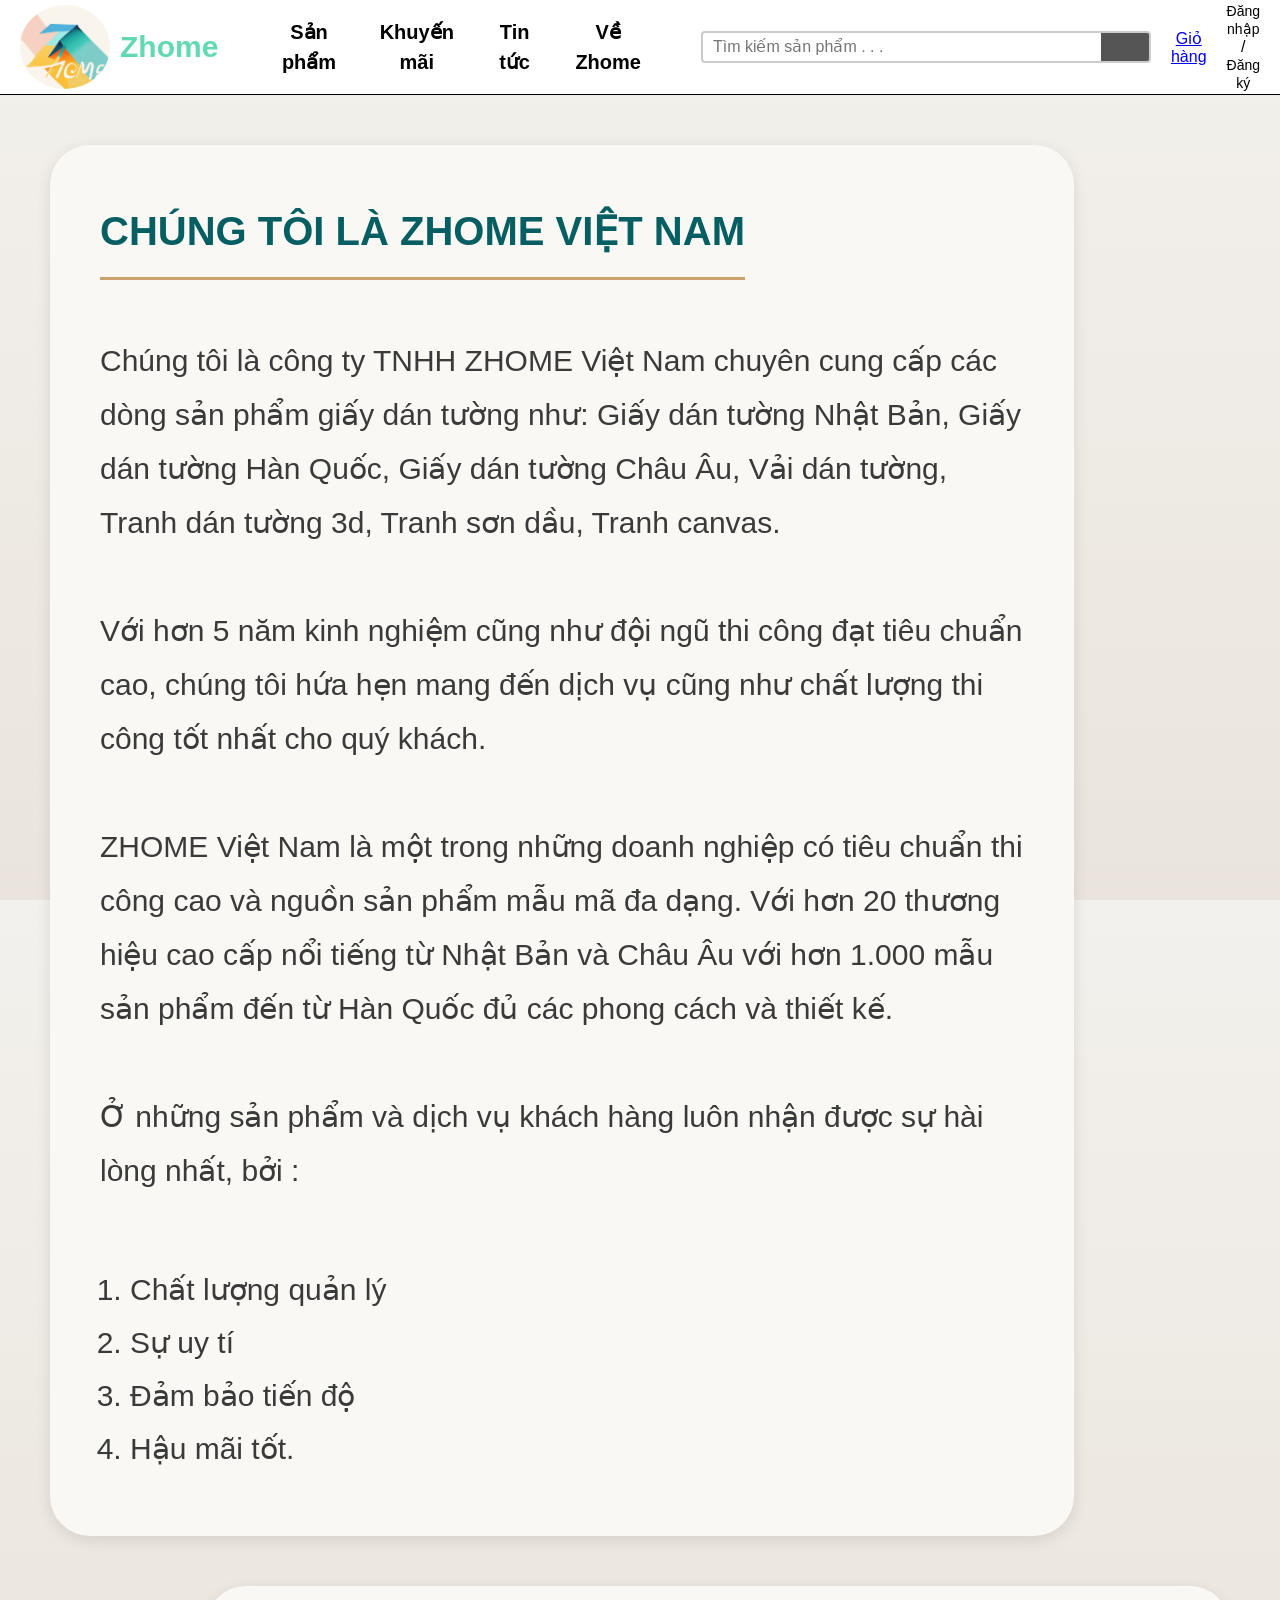
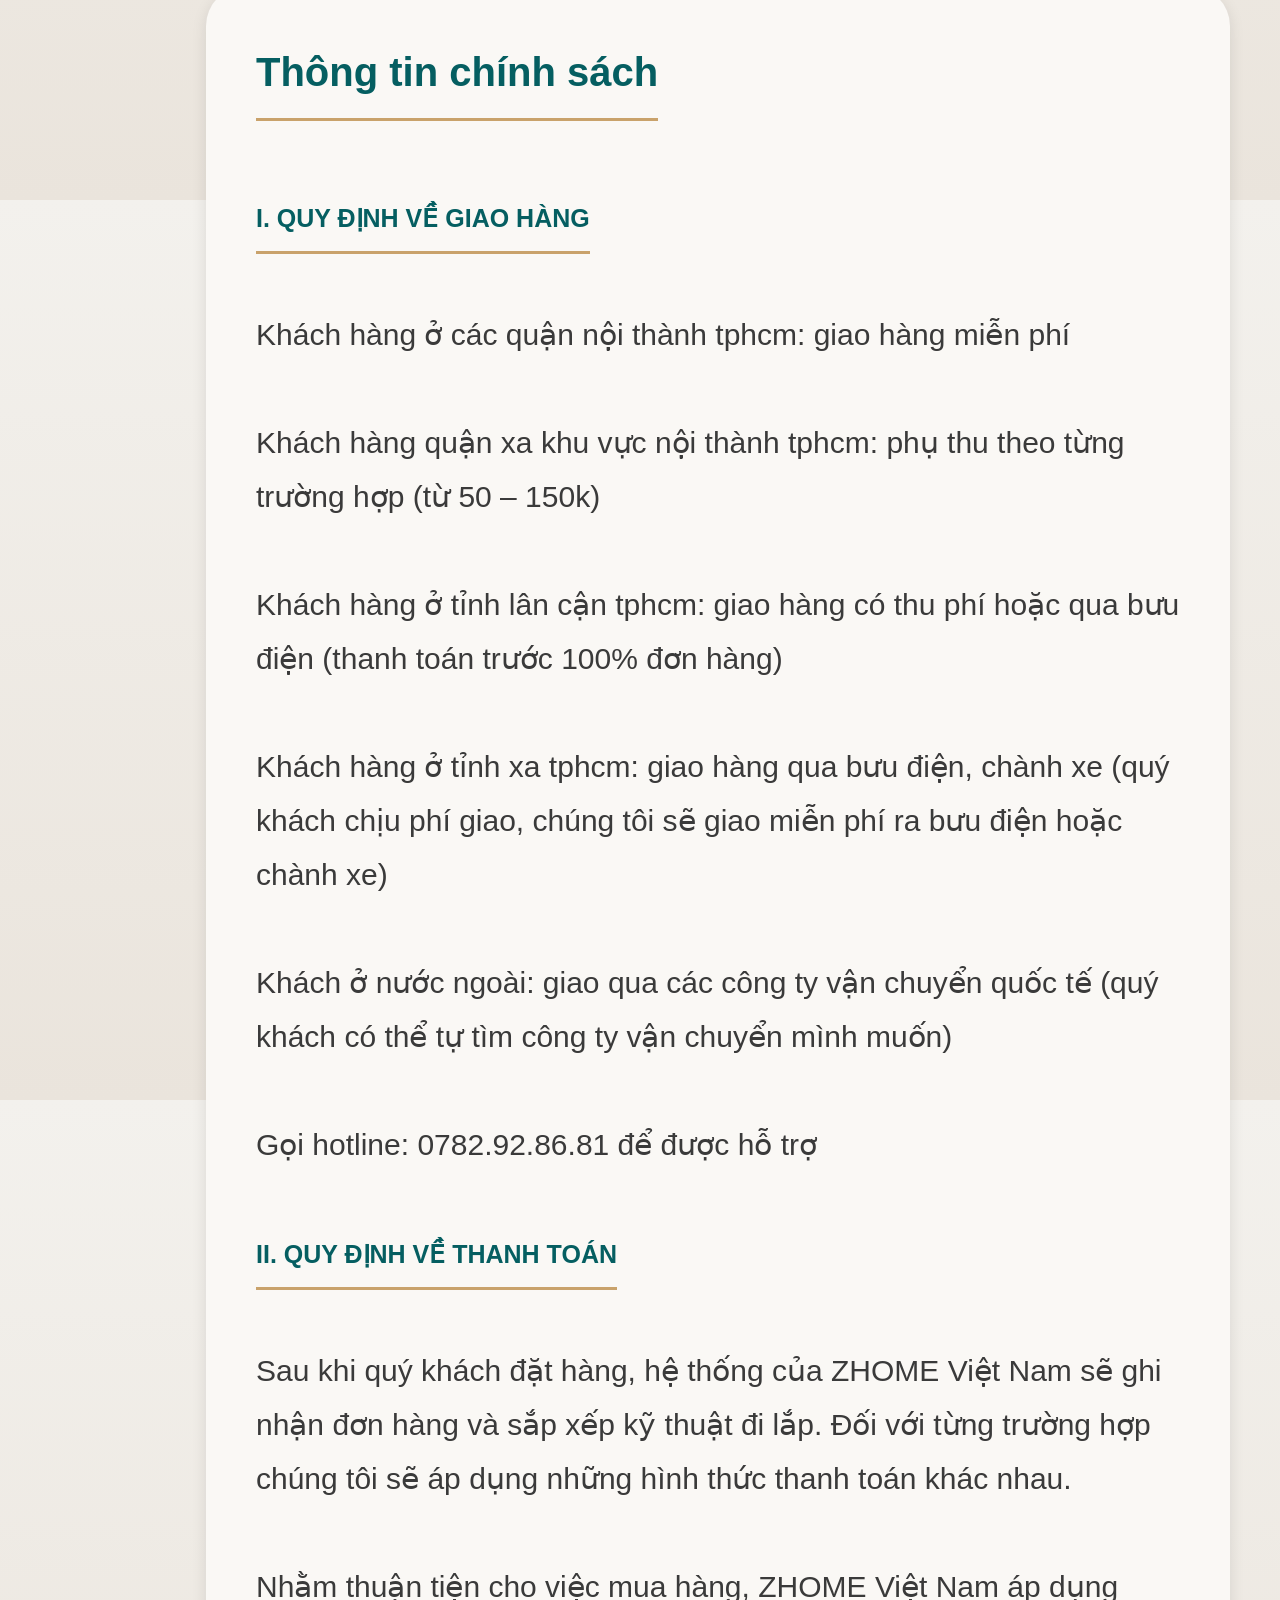
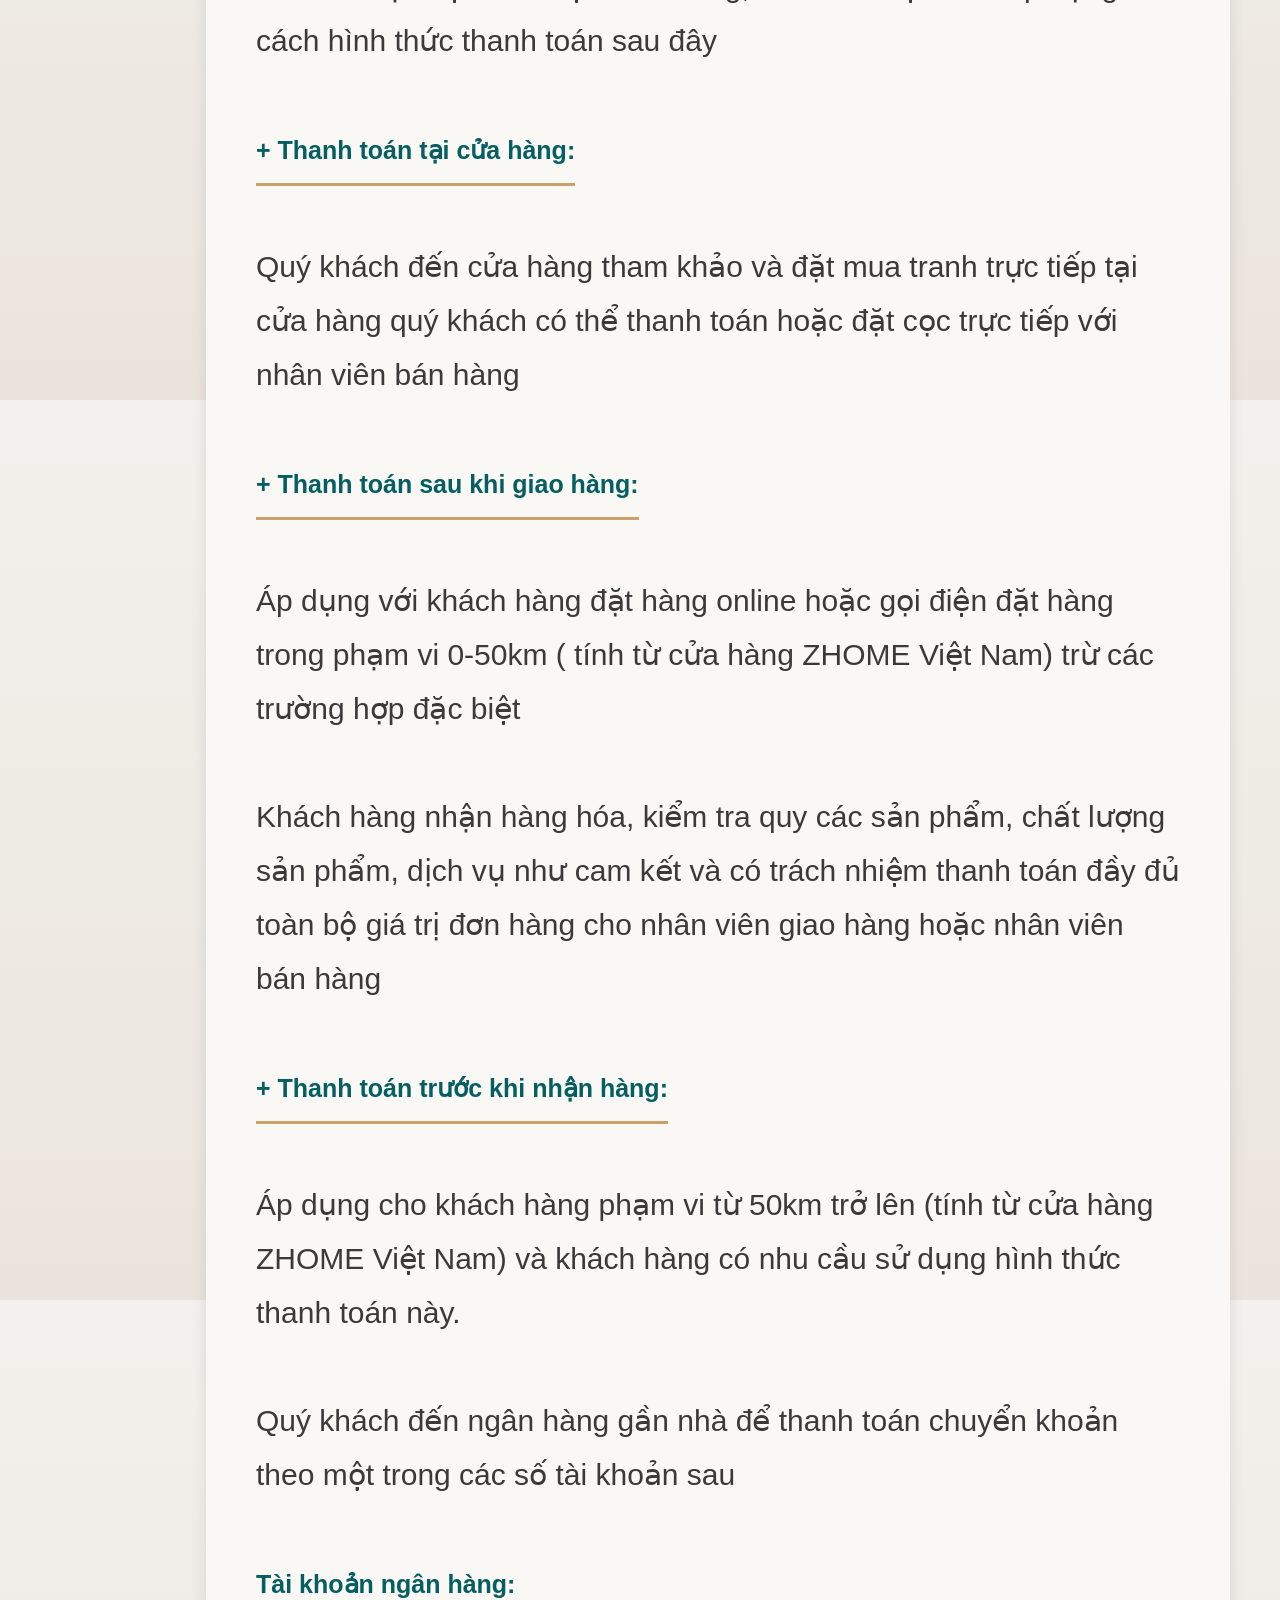
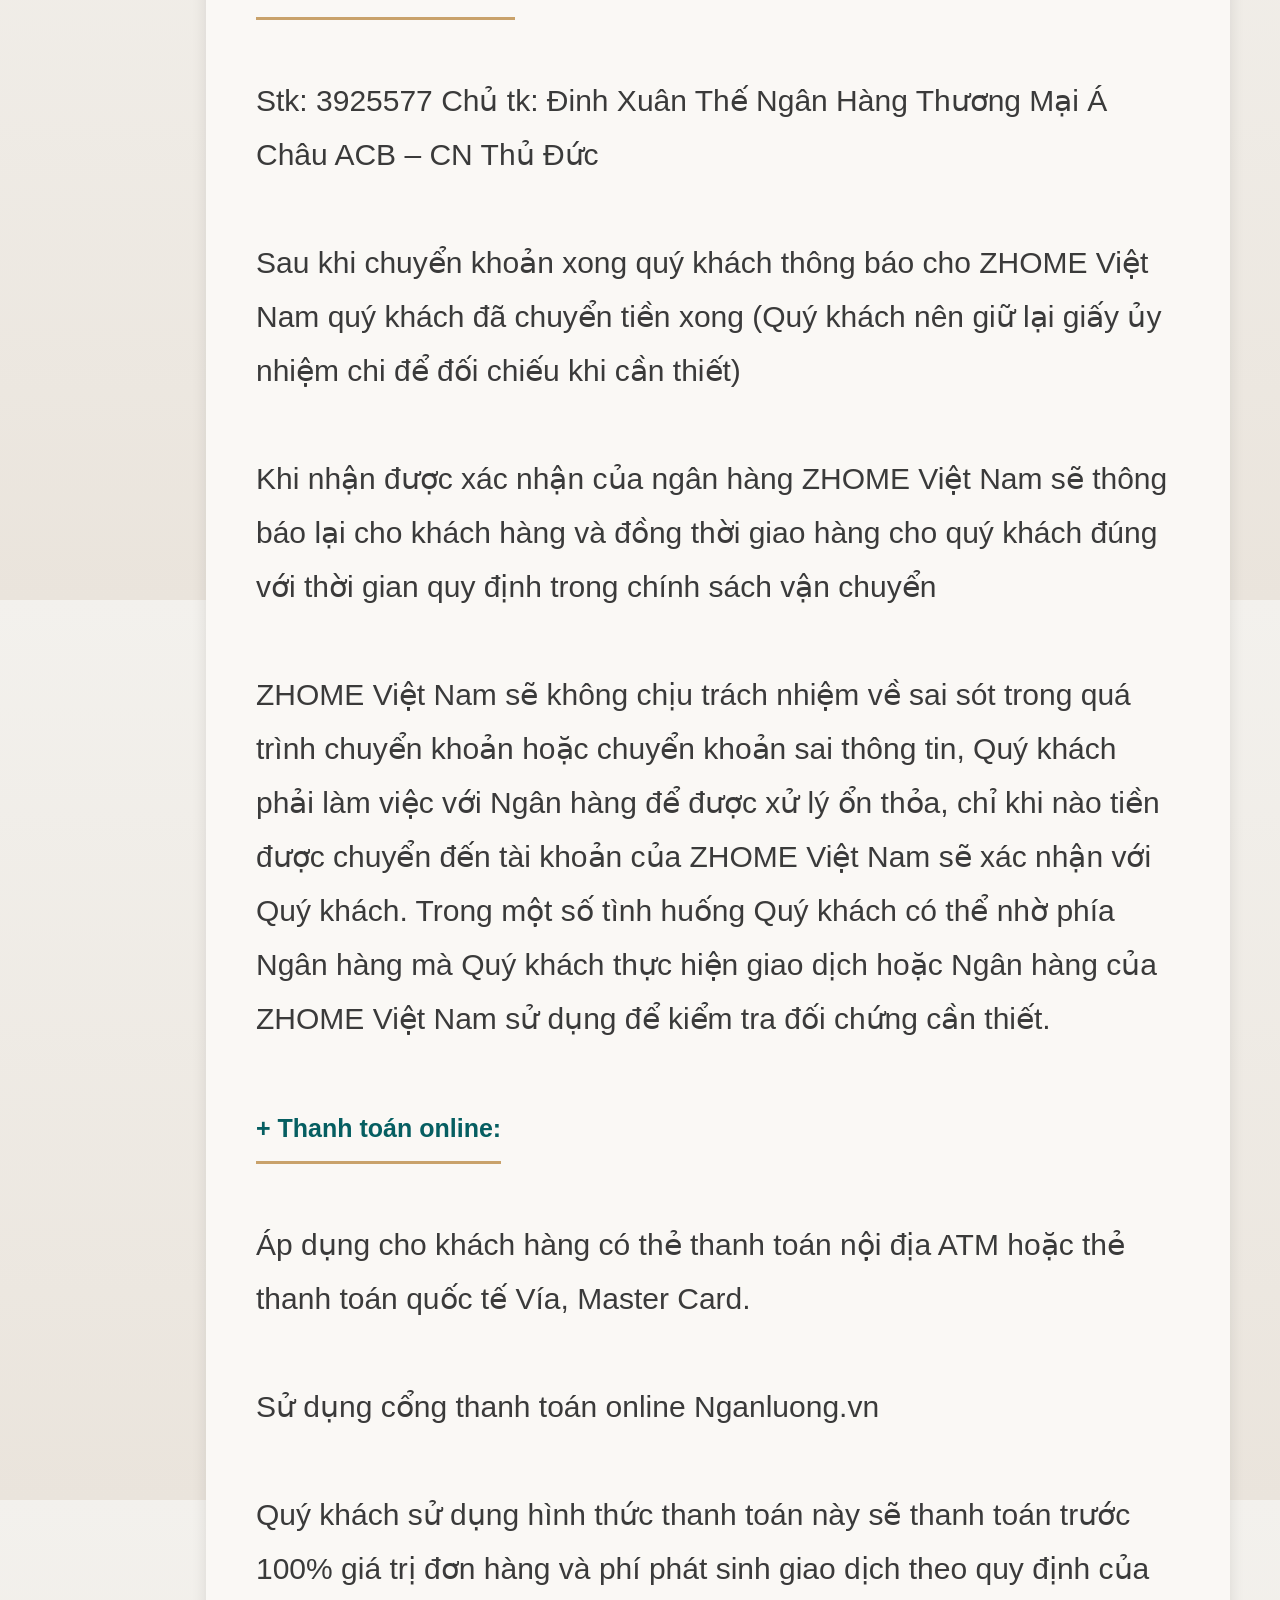
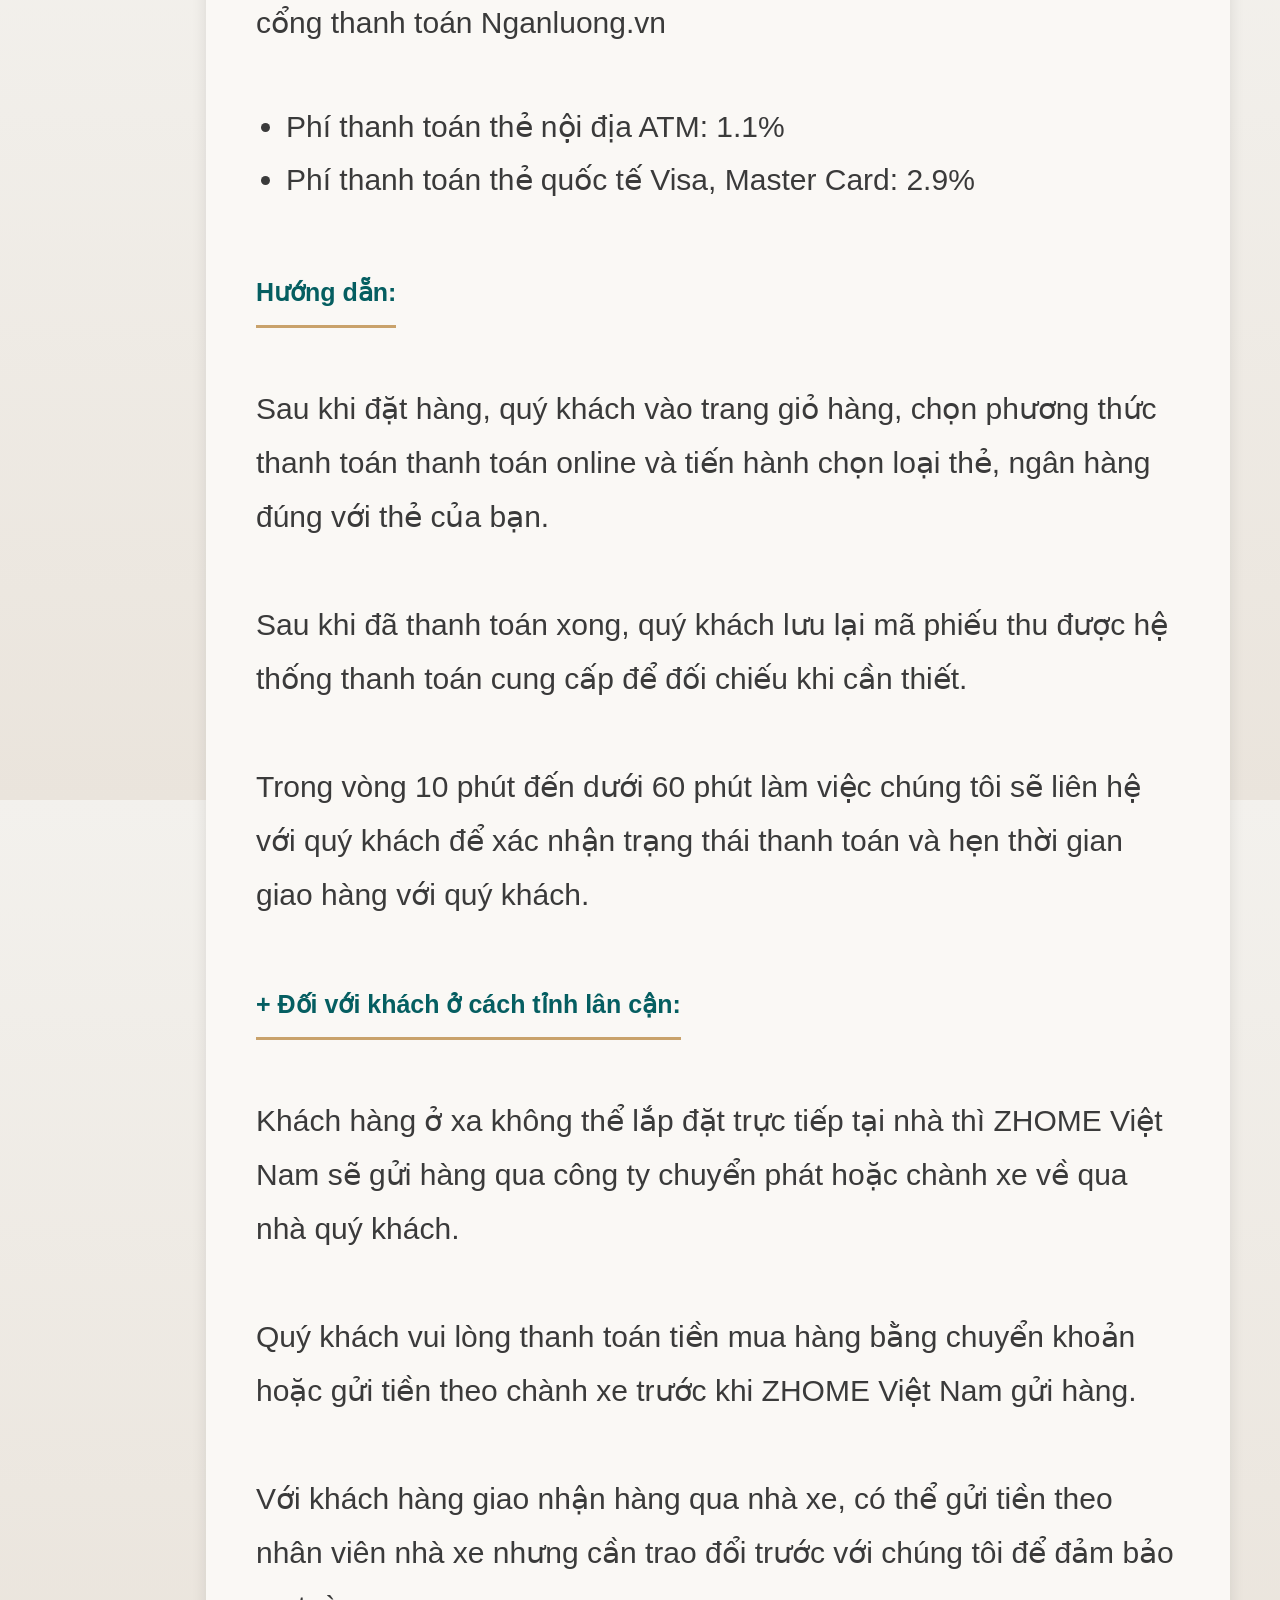
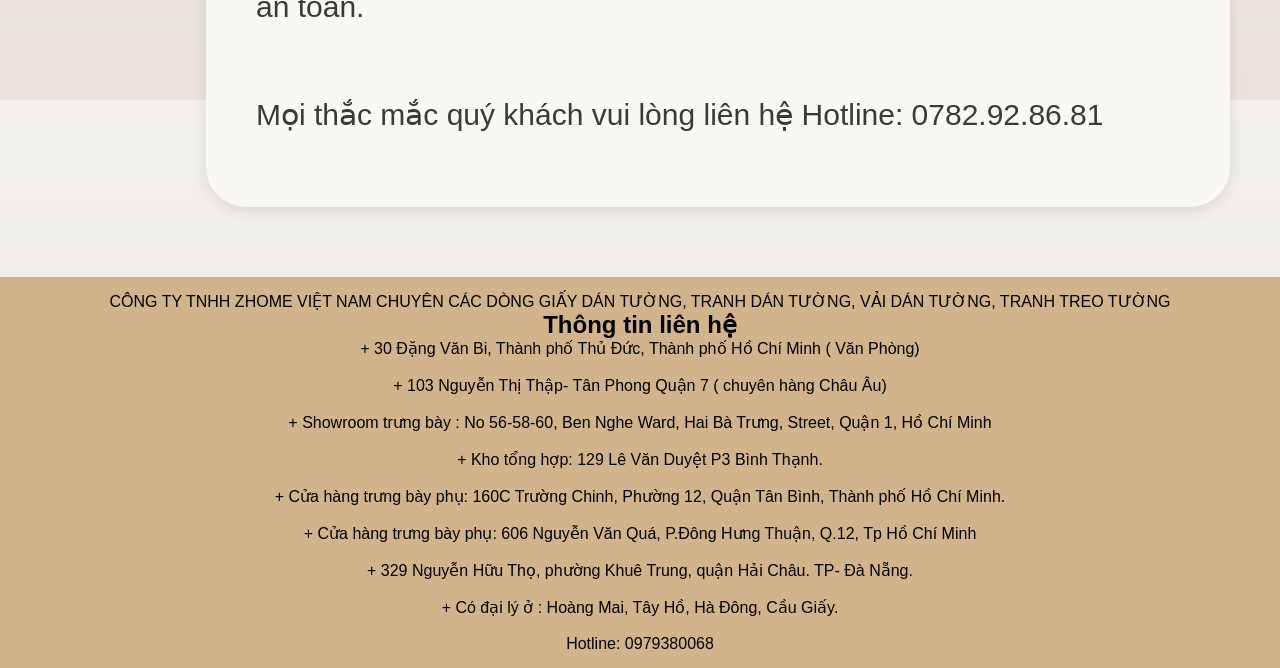
==== commit a47ee3c5: "Fix typo" ====
--- a/index.html
+++ b/index.html
@@ -82,7 +82,7 @@
 
                 Khách ở nước ngoài: giao qua các công ty vận chuyển quốc tế (quý khách có thể tự tìm công ty vận chuyển mình muốn) <br><br>
 
-                gọi hotline: 0782.92.86.81 để được hỗ trợ <br><br>
+                Gọi hotline: 0782.92.86.81 để được hỗ trợ <br><br>
 
 
                 <h3>II. QUY ĐỊNH VỀ THANH TOÁN</h3> <br><br>
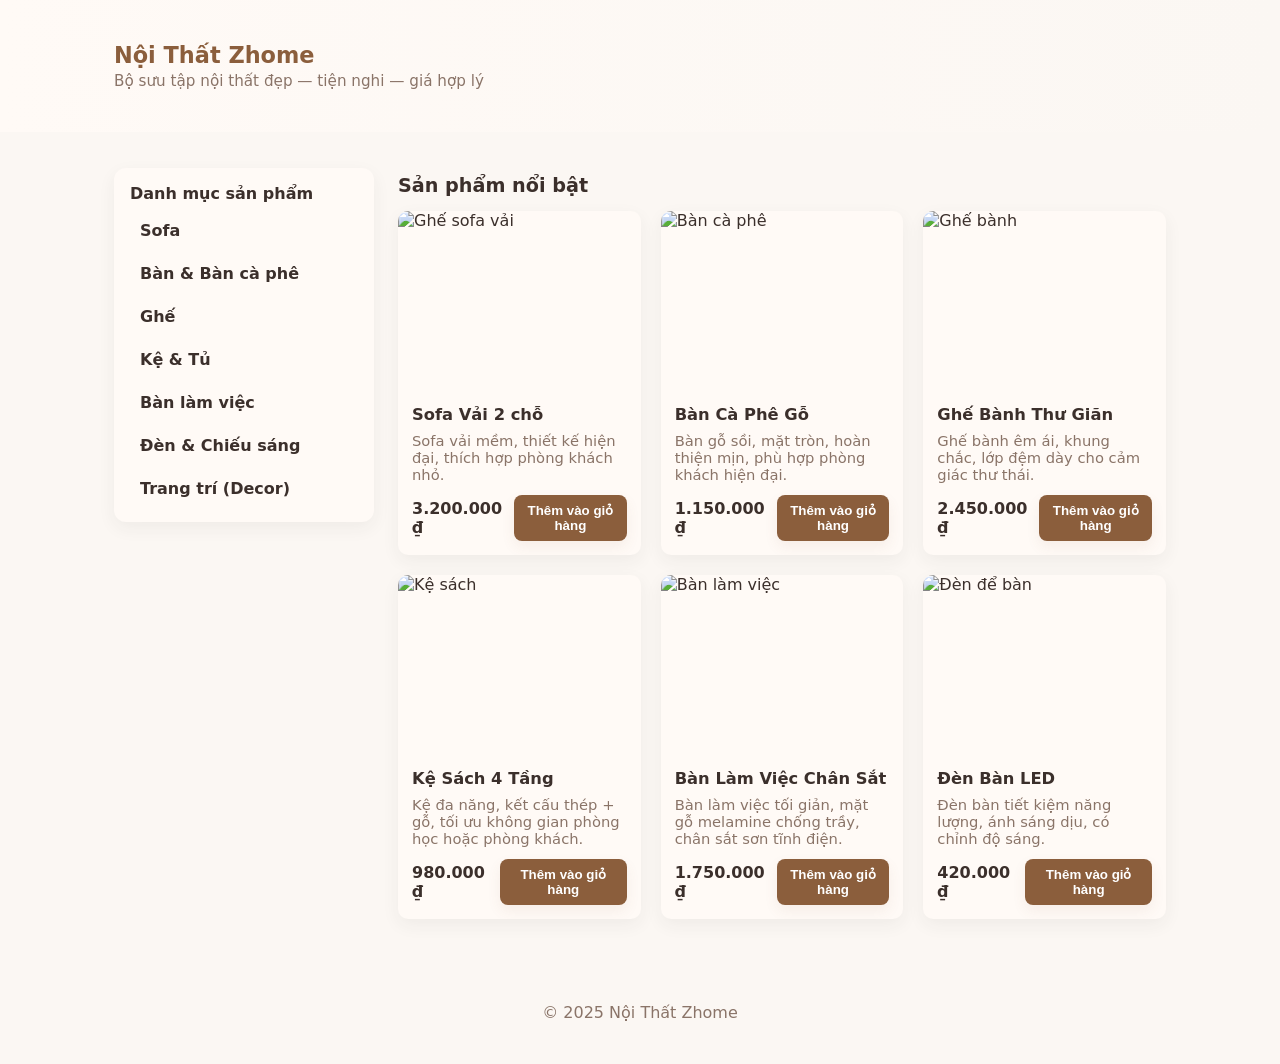
==== commit ccad16be: "Add elements" ====
--- a/index.html
+++ b/index.html
@@ -1,183 +1,119 @@
 <!DOCTYPE html>
-<html lang="en">
+<html lang="vi">
 <head>
     <meta charset="UTF-8">
     <meta name="viewport" content="width=device-width, initial-scale=1.0">
-    <title>Về Zhome</title>
+    <title>Danh sách sản phẩm - Nội thất</title>
     <link rel="stylesheet" href="css/style.css">
 </head>
 <body>
-    <!-- Header: logo + tiêu đề -->
-    <header>
-        <!-- Thanh điều hướng (Navigation) -->
-    <nav class="navbar">
-            <div class="nav-left">
-                <a href="index.html" class="brand">
-                    <img src="images/logo8.jfif" alt="Zhome logo" class="logo">
-                    <strong>Zhome</strong>
-                </a>
+    <header class="site-header">
+        <div class="container">
+            <h1 class="logo">Nội Thất Zhome</h1>
+            <p class="tagline">Bộ sưu tập nội thất đẹp — tiện nghi — giá hợp lý</p>
+        </div>
+    </header>
+
+    <main class="container">
+        <div class="layout">
+            <aside class="sidebar">
+                <nav class="categories">
+                    <h3 class="categories-title">Danh mục sản phẩm</h3>
+                    <ul class="categories-list">
+                        <li><a href="#" class="category-item">Sofa</a></li>
+                        <li><a href="#" class="category-item">Bàn &amp; Bàn cà phê</a></li>
+                        <li><a href="#" class="category-item">Ghế</a></li>
+                        <li><a href="#" class="category-item">Kệ &amp; Tủ</a></li>
+                        <li><a href="#" class="category-item">Bàn làm việc</a></li>
+                        <li><a href="#" class="category-item">Đèn &amp; Chiếu sáng</a></li>
+                        <li><a href="#" class="category-item">Trang trí (Decor)</a></li>
+                    </ul>
+                </nav>
+            </aside>
+
+            <section class="products">
+                <h2 class="section-title">Sản phẩm nổi bật</h2>
+
+                <div class="product-grid">
+                <article class="product-card">
+                    <img src="https://via.placeholder.com/400x300?text=Gh%E1%BA%A7n+1" alt="Ghế sofa vải" class="product-image">
+                    <div class="product-body">
+                        <h3 class="product-title">Sofa Vải 2 chỗ</h3>
+                        <p class="product-desc">Sofa vải mềm, thiết kế hiện đại, thích hợp phòng khách nhỏ.</p>
+                        <div class="product-meta">
+                            <span class="product-price">3.200.000 ₫</span>
+                            <button class="btn add-to-cart" type="button" data-name="Sofa Vải 2 chỗ">Thêm vào giỏ hàng</button>
+                        </div>
+                    </div>
+                </article>
+
+                <article class="product-card">
+                    <img src="https://via.placeholder.com/400x300?text=B%E1%BA%A3n+1" alt="Bàn cà phê" class="product-image">
+                    <div class="product-body">
+                        <h3 class="product-title">Bàn Cà Phê Gỗ</h3>
+                        <p class="product-desc">Bàn gỗ sồi, mặt tròn, hoàn thiện mịn, phù hợp phòng khách hiện đại.</p>
+                        <div class="product-meta">
+                            <span class="product-price">1.150.000 ₫</span>
+                            <button class="btn add-to-cart" type="button" data-name="Bàn Cà Phê Gỗ">Thêm vào giỏ hàng</button>
+                        </div>
+                    </div>
+                </article>
+
+                <article class="product-card">
+                    <img src="https://via.placeholder.com/400x300?text=T%C3%BAi+1" alt="Ghế bành" class="product-image">
+                    <div class="product-body">
+                        <h3 class="product-title">Ghế Bành Thư Giãn</h3>
+                        <p class="product-desc">Ghế bành êm ái, khung chắc, lớp đệm dày cho cảm giác thư thái.</p>
+                        <div class="product-meta">
+                            <span class="product-price">2.450.000 ₫</span>
+                            <button class="btn add-to-cart" type="button" data-name="Ghế Bành Thư Giãn">Thêm vào giỏ hàng</button>
+                        </div>
+                    </div>
+                </article>
+
+                <article class="product-card">
+                    <img src="https://via.placeholder.com/400x300?text=T%C3%BAi+2" alt="Kệ sách" class="product-image">
+                    <div class="product-body">
+                        <h3 class="product-title">Kệ Sách 4 Tầng</h3>
+                        <p class="product-desc">Kệ đa năng, kết cấu thép + gỗ, tối ưu không gian phòng học hoặc phòng khách.</p>
+                        <div class="product-meta">
+                            <span class="product-price">980.000 ₫</span>
+                            <button class="btn add-to-cart" type="button" data-name="Kệ Sách 4 Tầng">Thêm vào giỏ hàng</button>
+                        </div>
+                    </div>
+                </article>
+
+                <article class="product-card">
+                    <img src="https://via.placeholder.com/400x300?text=Gi%C6%A1u+1" alt="Bàn làm việc" class="product-image">
+                    <div class="product-body">
+                        <h3 class="product-title">Bàn Làm Việc Chân Sắt</h3>
+                        <p class="product-desc">Bàn làm việc tối giản, mặt gỗ melamine chống trầy, chân sắt sơn tĩnh điện.</p>
+                        <div class="product-meta">
+                            <span class="product-price">1.750.000 ₫</span>
+                            <button class="btn add-to-cart" type="button" data-name="Bàn Làm Việc Chân Sắt">Thêm vào giỏ hàng</button>
+                        </div>
+                    </div>
+                </article>
+
+                <article class="product-card">
+                    <img src="https://via.placeholder.com/400x300?text=G%E1%BB%8F+1" alt="Đèn để bàn" class="product-image">
+                    <div class="product-body">
+                        <h3 class="product-title">Đèn Bàn LED</h3>
+                        <p class="product-desc">Đèn bàn tiết kiệm năng lượng, ánh sáng dịu, có chỉnh độ sáng.</p>
+                        <div class="product-meta">
+                            <span class="product-price">420.000 ₫</span>
+                            <button class="btn add-to-cart" type="button" data-name="Đèn Bàn LED">Thêm vào giỏ hàng</button>
+                        </div>
+                    </div>
+                </article>
             </div>
-            <div class="nav-middle">
-                <ul>
-                    <li><a href="#">Sản phẩm</a></li>
-                    <li><a href="#">Khuyến mãi</a></li>
-                    <li><a href="#">Tin tức</a></li>
-                    <li><a href="#">Về Zhome</a></li>
-                </ul>
-            </div>
-            <div class="nav-right">
-                <div class="search-bar">
-                    <input type="text" placeholder="Tìm kiếm sản phẩm . . .">
-                    <button><i class="fa fa-search"></i></button>
-                </div>
-                <div class="cart">
-                    <a href="#"><i class="fa fa-shopping-cart"></i> Giỏ hàng</a>
-                </div>
-               
-                <div class="login">
-                    <i class="fa fa-user"></i>
-                    <a href="#"> Đăng nhập</a> / <a href="#"> Đăng ký</a>
-                </div>
-            </div>
-        
-    </nav> 
-    </header>
-    <!-- Phần nội dung -->
-    <main>
-        <!-- Giới thiệu về ZHOME-->
-         <div class="first-main">
-            <h1>CHÚNG TÔI LÀ  ZHOME VIỆT NAM</h1> <br><br>
+        </section>
+    </main>
 
-            <p>
-                Chúng tôi là công ty TNHH ZHOME Việt Nam chuyên cung cấp các dòng sản phẩm giấy dán tường như: Giấy dán tường Nhật Bản, Giấy dán tường Hàn Quốc, Giấy dán tường Châu Âu, Vải dán tường, Tranh dán tường 3d, Tranh sơn dầu, Tranh canvas. <br><br>
-            
-                Với hơn 5 năm kinh nghiệm cũng như đội ngũ thi công đạt tiêu chuẩn cao, chúng tôi hứa hẹn mang đến dịch vụ cũng như chất lượng thi công tốt nhất cho quý khách. <br><br>
-            
-                ZHOME Việt Nam là một trong những doanh nghiệp có tiêu chuẩn thi công cao và nguồn sản phẩm mẫu mã đa dạng. Với hơn 20 thương hiệu cao cấp nổi tiếng từ Nhật Bản và Châu Âu với hơn 1.000 mẫu sản phẩm đến từ Hàn Quốc đủ các phong cách và thiết kế. <br><br>
-            
-                Ở những sản phẩm và dịch vụ khách hàng luôn nhận được sự hài lòng nhất, bởi : <br><br>
-                
-                <ol>
-                    <li>Chất lượng quản lý</li>
-                    <li>Sự uy tí</li>
-                    <li>Đảm bảo tiến độ</li>
-                    <li>Hậu mãi tốt.</li>
-                </ol>
-            </p>
-        </div>
-        <!-- Thông tin chính sách -->
-        <div class="last-main">
-            <h1>Thông tin chính sách</h1> <br><br>
+    <footer class="site-footer">
+        <div class="container">© 2025 Nội Thất Zhome</div>
+    </footer>
 
-            <p>
-                <h3>I. QUY ĐỊNH VỀ GIAO HÀNG</h3> <br><br>
-
-                Khách hàng ở các quận nội thành tphcm: giao hàng miễn phí <br><br> 
-
-                Khách hàng quận xa khu vực nội thành tphcm: phụ thu theo từng trường hợp (từ 50 – 150k) <br><br>
-
-                Khách hàng ở tỉnh lân cận tphcm: giao hàng có thu phí hoặc qua bưu điện (thanh toán trước 100% đơn hàng) <br><br>
-
-                Khách hàng ở tỉnh xa tphcm: giao hàng qua bưu điện, chành xe (quý khách chịu phí giao, chúng tôi sẽ giao miễn phí ra bưu điện hoặc chành xe) <br><br>
-
-                Khách ở nước ngoài: giao qua các công ty vận chuyển quốc tế (quý khách có thể tự tìm công ty vận chuyển mình muốn) <br><br>
-
-                Gọi hotline: 0782.92.86.81 để được hỗ trợ <br><br>
-
-
-                <h3>II. QUY ĐỊNH VỀ THANH TOÁN</h3> <br><br>
-
-                Sau khi quý khách đặt hàng, hệ thống của ZHOME Việt Nam sẽ ghi nhận đơn hàng và sắp xếp kỹ thuật đi lắp. Đối với từng trường hợp chúng tôi sẽ áp dụng những hình thức thanh toán khác nhau. <br><br>
-
-                Nhằm thuận tiện cho việc mua hàng, ZHOME Việt Nam áp dụng cách hình thức thanh toán sau đây <br><br>
-
-                <h4>+ Thanh toán tại cửa hàng:</h4> <br><br>
-
-                Quý khách đến cửa hàng tham khảo và đặt mua tranh trực tiếp tại cửa hàng quý khách có thể thanh toán hoặc đặt cọc trực tiếp với nhân viên bán hàng <br><br>
-
-                <h4>+ Thanh toán sau khi giao hàng:</h4> <br><br>
-
-                Áp dụng với khách hàng đặt hàng online hoặc gọi điện đặt hàng trong phạm vi 0-50km ( tính từ cửa hàng ZHOME Việt Nam) trừ các trường hợp đặc biệt <br><br>
-
-                Khách hàng nhận hàng hóa, kiểm tra quy các sản phẩm, chất lượng sản phẩm, dịch vụ như cam kết và có trách nhiệm thanh toán đầy đủ toàn bộ giá trị đơn hàng cho nhân viên giao hàng hoặc nhân viên bán hàng <br><br>
-
-                <h4>+ Thanh toán trước khi nhận hàng:</h4> <br><br>
-
-                Áp dụng cho khách hàng phạm vi từ 50km trở lên (tính từ cửa hàng ZHOME Việt Nam) và khách hàng có nhu cầu sử dụng hình thức thanh toán này. <br><br>
-
-                Quý khách đến ngân hàng gần nhà để thanh toán chuyển khoản theo một trong các số tài khoản sau <br><br>
-
-                <h5>Tài khoản ngân hàng:</h5> <br><br>
-
-                Stk: 3925577 Chủ tk: Đinh Xuân Thế Ngân Hàng Thương Mại Á Châu ACB – CN Thủ Đức <br><br>
-
-                Sau khi chuyển khoản xong quý khách thông báo cho ZHOME Việt Nam quý khách đã chuyển tiền xong (Quý khách nên giữ lại giấy ủy nhiệm chi để đối chiếu khi cần thiết) <br><br>
-
-                Khi nhận được xác nhận của ngân hàng ZHOME Việt Nam sẽ thông báo lại cho khách hàng và đồng thời giao hàng cho quý khách đúng với thời gian quy định trong chính sách vận chuyển <br><br>
-
-                ZHOME Việt Nam sẽ không chịu trách nhiệm về sai sót trong quá trình chuyển khoản hoặc chuyển khoản sai thông tin, Quý khách phải làm việc với Ngân hàng để được xử lý ổn thỏa, chỉ khi nào tiền được chuyển đến tài khoản của ZHOME Việt Nam sẽ xác nhận với Quý khách. Trong một số tình huống Quý khách có thể nhờ phía Ngân hàng mà Quý khách thực hiện giao dịch hoặc Ngân hàng của ZHOME Việt Nam sử dụng để kiểm tra đối chứng cần thiết. <br><br>
-
-                <h4>+ Thanh toán online:</h4> <br><br>
-
-                Áp dụng cho khách hàng có thẻ thanh toán nội địa ATM hoặc thẻ thanh toán quốc tế Vía, Master Card. <br><br>
-
-                Sử dụng cổng thanh toán online Nganluong.vn <br><br>
-
-                Quý khách sử dụng hình thức thanh toán này sẽ thanh toán trước 100% giá trị đơn hàng và phí phát sinh giao dịch theo quy định của cổng thanh toán Nganluong.vn <br><br>
-                    <ul>
-                        <li>Phí thanh toán thẻ nội địa ATM: 1.1%</li>
-                        <li>Phí thanh toán thẻ quốc tế Visa, Master Card: 2.9%</li>
-                    </ul>
-                <br>
-                <h5>Hướng dẵn:</h5> <br><br>
-
-                Sau khi đặt hàng, quý khách vào trang giỏ hàng, chọn phương thức thanh toán thanh toán online và tiến hành chọn loại thẻ, ngân hàng đúng với thẻ của bạn. <br><br>
-
-                Sau khi đã thanh toán xong, quý khách lưu lại mã phiếu thu được hệ thống thanh toán cung cấp để đối chiếu khi cần thiết. <br><br>
-
-                Trong vòng 10 phút đến dưới 60 phút làm việc chúng tôi sẽ liên hệ với quý khách để xác nhận trạng thái thanh toán và hẹn thời gian giao hàng với quý khách. <br><br>
-
-                <h4>+ Đối với khách ở cách tỉnh lân cận:</h4> <br><br>
-
-                Khách hàng ở xa không thể lắp đặt trực tiếp tại nhà thì ZHOME Việt Nam sẽ gửi hàng qua công ty chuyển phát hoặc chành xe về qua nhà quý khách. <br><br>
-
-                Quý khách vui lòng thanh toán tiền mua hàng bằng chuyển khoản hoặc gửi tiền theo chành xe trước khi ZHOME Việt Nam gửi hàng. <br><br>
-
-                Với khách hàng giao nhận hàng qua nhà xe, có thể gửi tiền theo nhân viên nhà xe nhưng cần trao đổi trước với chúng tôi để đảm bảo an toàn. <br><br>
-
-                Mọi thắc mắc quý khách vui lòng liên hệ Hotline: 0782.92.86.81
-            </p>
-        </div>
-    </main>   
-        <!-- Footer: Thông tin liên hệ --> 
-    <footer> 
-        <p>CÔNG TY TNHH ZHOME VIỆT NAM CHUYÊN CÁC DÒNG GIẤY DÁN TƯỜNG, TRANH DÁN TƯỜNG, VẢI DÁN TƯỜNG, TRANH TREO TƯỜNG</p>
-        
-        <div>
-            <h2>Thông tin liên hệ</h2>
-            <p>
-                + 30 Đặng Văn Bi, Thành phố Thủ Đức, Thành phố Hồ Chí Minh ( Văn Phòng) <br><br>
-
-                + 103 Nguyễn Thị Thập- Tân Phong Quận 7  ( chuyên hàng Châu Âu) <br><br>
-
-                + Showroom trưng bày : No 56-58-60, Ben Nghe Ward, Hai Bà Trưng, Street, Quận 1, Hồ Chí Minh <br><br>
-
-                + Kho tổng hợp: 129 Lê Văn Duyệt P3 Bình Thạnh. <br><br>
-
-                + Cửa hàng trưng bày phụ: 160C Trường Chinh, Phường 12, Quận Tân Bình, Thành phố Hồ Chí Minh. <br><br>
-
-                + Cửa hàng trưng bày phụ: 606 Nguyễn Văn Quá, P.Đông Hưng Thuận, Q.12, Tp Hồ Chí Minh <br><br>
-
-                + 329 Nguyễn Hữu Thọ, phường Khuê Trung, quận Hải Châu. TP- Đà Nẵng. <br><br>
-
-                + Có đại lý ở : Hoàng Mai, Tây Hồ, Hà Đông, Cầu Giấy. <br><br>
-
-                Hotline: 0979380068
-            </p>
-        </div>
-    </footer>  
+    <script src="js/script.js"></script>
 </body>
-</html>
-
-
-
+</html>
--- a/css/style.css
+++ b/css/style.css
@@ -1,247 +1,121 @@
-* { margin: 0; padding: 0; box-sizing: border-box; }
-html, body {
-    height: 100%; /* chiếm full height*/
-    margin: 0;
+:root{
+	/* Màu chủ đạo: nâu sữa */
+	--bg: #fbf7f3;         /* nền nhẹ vàng/nâu sữa */
+	--card: #fffaf6;       /* thẻ trắng dịu */
+	--text: #3b2f2b;       /* chữ nâu đậm */
+	--muted: #8a7468;      /* chữ phụ */
+	--accent: #a67c52;     /* màu nâu sữa nhạt (hover) */
+	--accent-2: #8b5e3c;   /* màu nâu chủ đạo (button) */
+	--radius: 10px;
+	--shadow: 0 6px 18px rgba(59,47,43,0.06);
 }
-body { 
-    font-family: Arial, sans-serif;
-    background: #fff;
-    display: flex;
-    flex-direction: column;
-    min-height: 100vh;
-}
-                                    /* Header: chứ logo, tên , thanh nav */
-header{ 
-    background: white;
-    text-align: center;
-    color: #000;
+ 
+ *{box-sizing:border-box}
+ body{
+	 margin:0;
+	 font-family: Inter, system-ui, -apple-system, "Segoe UI", Roboto, "Helvetica Neue", Arial;
+	 background:var(--bg);
+	 color:var(--text);
+	 -webkit-font-smoothing:antialiased;
+	 -moz-osx-font-smoothing:grayscale;
+ }
+ 
+ .container{
+	 max-width:1100px;
+	 margin:0 auto;
+	 padding:24px;
+ }
+
+/* layout with sidebar */
+.layout{
+	display:grid;
+	grid-template-columns:260px 1fr;
+	gap:24px;
+	align-items:start;
 }
 
-.navbar {
-    width: 100%;
-    background-color: white;
-    display: flex;
-    align-items: center;
-    padding: 2px 20px; /* cách khung top/bottom 10px, left/right 20px */
-    border-bottom: 1px solid black;
+.sidebar{
+	background:var(--card);
+	border-radius:12px;
+	padding:16px;
+	box-shadow:var(--shadow);
+	height:fit-content;
 }
-
-
-/* Logo + Zhome */
-.nav-left .brand {
-    display: flex;
-    align-items: center;
-    text-decoration: none;
-    color: rgb(98, 217, 179);
-    font-size: 30px;
+.categories-title{margin:0 0 10px 0;font-size:1rem;color:var(--text)}
+.categories-list{list-style:none;margin:0;padding:0;display:flex;flex-direction:column;gap:8px}
+.category-item{display:block;padding:8px 10px;border-radius:8px;color:var(--text);text-decoration:none;font-weight:600}
+.category-item:hover{background:rgba(139,94,60,0.08);color:var(--accent-2)}
+.category-item.active{background:var(--accent-2);color:white}
+ 
+.site-header{
+	background:linear-gradient(90deg,#fffaf6 0%, #fbf7f3 100%);
+	padding:18px 0;
+	margin-bottom:12px;
 }
-
-.nav-left .brand .logo {
-    width: 90px;
-    height: auto;
-    margin-right: 10px;
-    border-radius: 50%;
+.logo{margin:0;font-size:1.4rem;color:var(--accent-2)}
+.tagline{margin:4px 0 0 0;color:var(--muted);font-size:0.95rem}
+ 
+ .section-title{margin:6px 0 14px 0;font-size:1.2rem}
+ 
+ .product-grid{
+	 display:grid;
+	 grid-template-columns:repeat(3,1fr);
+	 gap:20px;
+ }
+ 
+.product-card{
+	background:var(--card);
+	border-radius:var(--radius);
+	overflow:hidden;
+	transition:transform .18s ease, box-shadow .18s ease;
+	box-shadow:var(--shadow);
+	display:flex;
+	flex-direction:column;
 }
-
-/* Search + Cart + Login */
-.nav-right {
-    display: flex;
-    align-items: center;
-    gap: 20px;
-    margin-left: auto;
+ 
+ .product-card:hover{
+	 transform:translateY(-6px) scale(1.01);
+	 box-shadow:0 14px 30px rgba(31,41,51,0.12);
+ }
+ 
+ .product-image{
+	 width:100%;
+	 height:180px;
+	 object-fit:cover;
+	 display:block;
+ }
+ 
+ .product-body{padding:14px;flex:1;display:flex;flex-direction:column}
+ .product-title{margin:0 0 8px 0;font-size:1.02rem}
+ .product-desc{margin:0 0 12px 0;color:var(--muted);font-size:0.92rem}
+ 
+ .product-meta{margin-top:auto;display:flex;align-items:center;justify-content:space-between;gap:12px}
+ .product-price{font-weight:700;color:var(--text)}
+ 
+.btn{
+	background:var(--accent-2);
+	color:white;border:0;padding:8px 12px;border-radius:8px;cursor:pointer;font-weight:600;
+	transition:background .12s ease, transform .12s ease, box-shadow .12s ease;
+	box-shadow:0 6px 14px rgba(139,94,60,0.08);
 }
-
-.search-bar {
-  display: flex;
-}
-
-.search-bar input {
-  width: 400px;
-  padding: 5px 10px;
-  font-size: 16px;
-  border: 2px solid #ccc;
-  border-right: none;
-  border-radius: 4px 0 0 4px; /* bo tròn bên trái */
-  outline: none;
-  flex: 1;
-}
-
-.search-bar button {
-  width: 50px;
-  border: 2px solid #ccc;
-  border-left: none;
-  background-color: #555;
-  color: white;
-  border-radius: 0 4px 4px 0; /* bo tròn bên phải */
-  cursor: pointer;
-  padding: 5px 10px;
-}
-
-.search-bar button i {
-  font-size: 16px; /* cỡ kính lúp */
-}
-
-.cart, login {
-  display: flex;           /* các link nằm cạnh nhau */
-  align-items: center;     /* căn giữa link theo chiều dọc */
-}
-
-.login a {
-    color: black;
-    text-decoration: none;
-    font-size: 14px;
-}
-
-.login a:hover {
-    text-decoration: underline;
-}
-
-/* Phần dưới nav: menu liên kết sản phẩm */
-.nav-middle ul {
-    display: flex;
-    list-style: none;
-    padding: 10px 20px;
-}
-
-.nav-middle ul li {
-    margin-right: 40px;
-}
-
-.nav-middle ul li a {
-    color: black;
-    text-decoration: none;
-    font-weight: bold;
-    font-size: 20px;
-}
-
-.nav-middle ul li a:hover {
-    text-decoration: underline;
-}
-
-                                    /* Phần body */
-/* Phần Css của tôi*/
-/* -----------------------------------------------------------------------------------------------------------------------------*/
-
-/* Màu nền body */
-body {
-    background: linear-gradient(to bottom, #f3f1ed, #eae4dc);
-}
-
-/* Phần main */
-/* Khối Giới thiệu về Zhome */
-.first-main {
-    width: 80%;
-    margin: 50px;
-    background-color: #faf8f5; 
-    border-top-left-radius: 50px;       /* bo cạnh tròn cạnh trên trái của khối */
-    border-bottom-left-radius: 50px;    /* bo cạnh tròn cạnh dưới trái của khối */
-    border-top-right-radius: 50px;      /* bo cạnh tròn cạnh trên phải của khối */
-    border-bottom-right-radius: 50px;   /* bo cạnh tròn cạnh dưới phải của khối */
-    
-    padding: 50px;
-    border-radius: 40px;
-    color: #3a3a3a; /* Màu chữ xám đậm, dễ đọc hơn đen */
-    font-family: "Segoe UI", Tahoma, Geneva, Verdana, sans-serif;
-    line-height: 1.8;
-    box-shadow: 0 4px 15px rgba(0, 0, 0, 0.1); /* đổ bóng nhẹ để nổi khối */
-    font-size: 30px;
-}
-
-/* chỉnh chữ "Chúng tôi là Zhome Việt Nam" */
-.first-main h1 {
-    color: #055e61;
-    font-size: 40px;
-    font-weight: 700;
-    border-bottom: 3px solid #c9a26b; 
-    display: inline-block;
-    padding-bottom: 10px;
-}
-
-/* Đoạn văn cách đều, dễ đọc hơn */
-.first-main p {
-    margin-bottom: 15px;
-}
-
-/* Danh sách bullet đẹp hơn */
-.first-main ol {
-    margin-left: 30px;
-}
-
-.first-main li {
-    margin-bottom: 8px;
-}
-
-
-
-/*khối Thông tin chính sách */
-.last-main {
-    width: 80%;
-    margin: 50px 50px 50px auto;
-    background-color: #faf8f5; 
-    border-top-left-radius: 50px;       /* bo cạnh tròn cạnh trên trái của khối */
-    border-bottom-left-radius: 50px;    /* bo cạnh tròn cạnh dưới trái của khối */
-    border-top-right-radius: 50px;      /* bo cạnh tròn cạnh trên phải của khối */
-    border-bottom-right-radius: 50px;   /* bo cạnh tròn cạnh dưới phải của khối */
-    padding: 50px;
-
-    border-radius: 40px;
-    color: #3a3a3a; /* Màu chữ xám đậm, dễ đọc hơn đen */
-    font-family: "Segoe UI", Tahoma, Geneva, Verdana, sans-serif;
-    line-height: 1.8;
-    box-shadow: 0 4px 15px rgba(0, 0, 0, 0.1); /* đổ bóng nhẹ để nổi khối */
-    font-size: 30px;
-}
-
-/* chỉnh chữ "thông tin chính sách" to hơn đẹp hơn*/
-.last-main h1 {
-    color: #055e61;
-    font-size: 40px;
-    font-weight: 700;
-    border-bottom: 3px solid #c9a26b; 
-    display: inline-block;
-    padding-bottom: 10px;
-}
-
-/* chỉnh các phần tiêu đề to hơn*/
-.last-main h3, h4, h5 {
-    color: #055e61;
-    font-size: 25px;
-    font-weight: 700;
-    border-bottom: 3px solid #c9a26b; 
-    display: inline-block;
-    padding-bottom: 10px;
-}
-
-/* Đoạn văn cách đều, dễ đọc hơn */
-.last-main p {
-    margin-bottom: 15px;
-}
-
-/* Danh sách bullet đẹp hơn */
-.last-main ul {
-    margin-left: 30px;
-}
-
-.last-main li {
-    margin-bottom: 8px;
-}
-
-/* Chỉnh thụt vào 1 tab */
-ul, ol {
-  margin-left: 40px;
-  line-height: 1.5;
-}
-
-/* Phần Css của tôi*/
-/* -----------------------------------------------------------------------------------------------------------------------------*/
-
-
-
-/* phần footer */
-footer {
-    background: #d2b48c;
-    padding: 15px 0; 
-    text-align: center;
-    color: #000;
-    margin-top: 20px;
-}
+.btn:hover{background:var(--accent)}
+ .btn:active{transform:translateY(1px)}
+ 
+ .site-footer{padding:18px 0;text-align:center;color:var(--muted);margin-top:18px}
+ 
+ /* Responsive */
+ @media (max-width:900px){
+	.product-grid{grid-template-columns:repeat(2,1fr)}
+	.layout{grid-template-columns:200px 1fr}
+ }
+ @media (max-width:600px){
+	 .container{padding:16px}
+	.product-grid{grid-template-columns:repeat(1,1fr)}
+	/* stack layout on small screens */
+	.layout{grid-template-columns:1fr;gap:12px}
+	.sidebar{order:2}
+	 .product-image{height:200px}
+ }
+ 
+ /* small utilities */
+ .muted{color:var(--muted)}
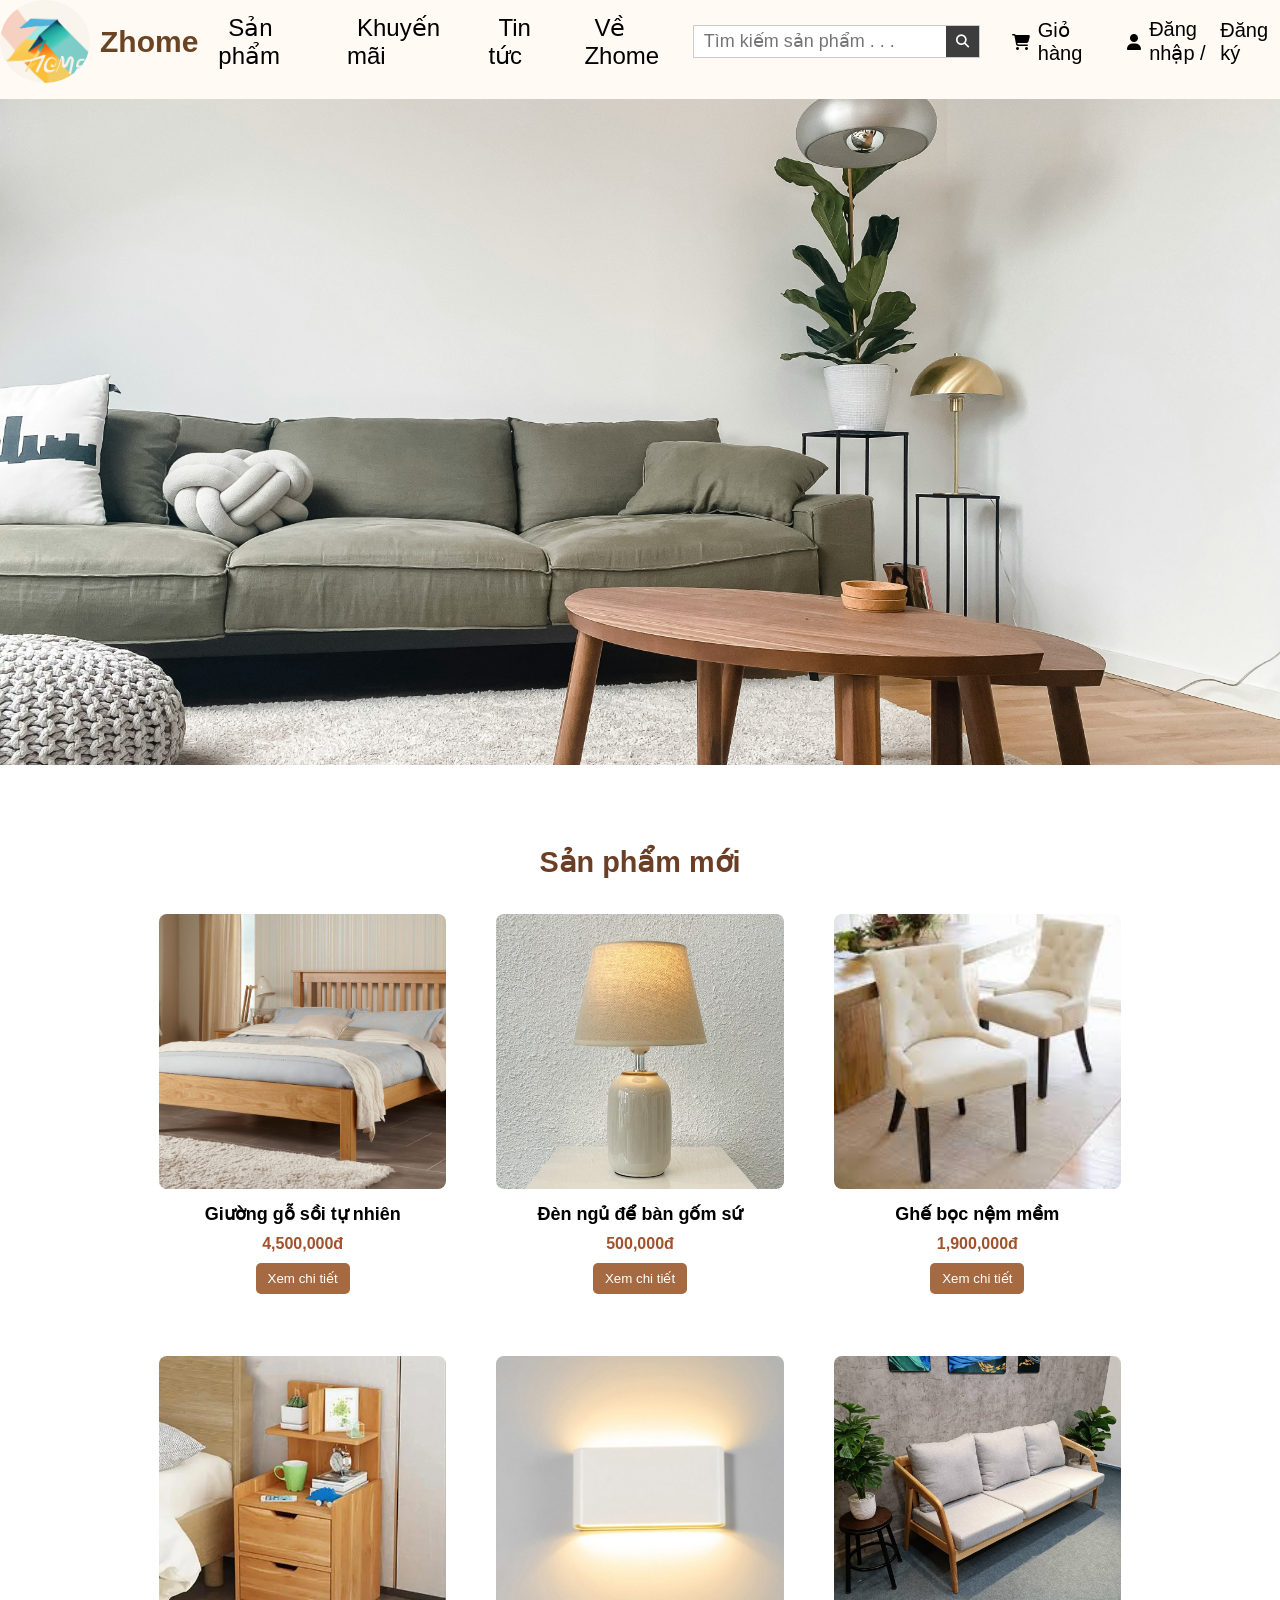
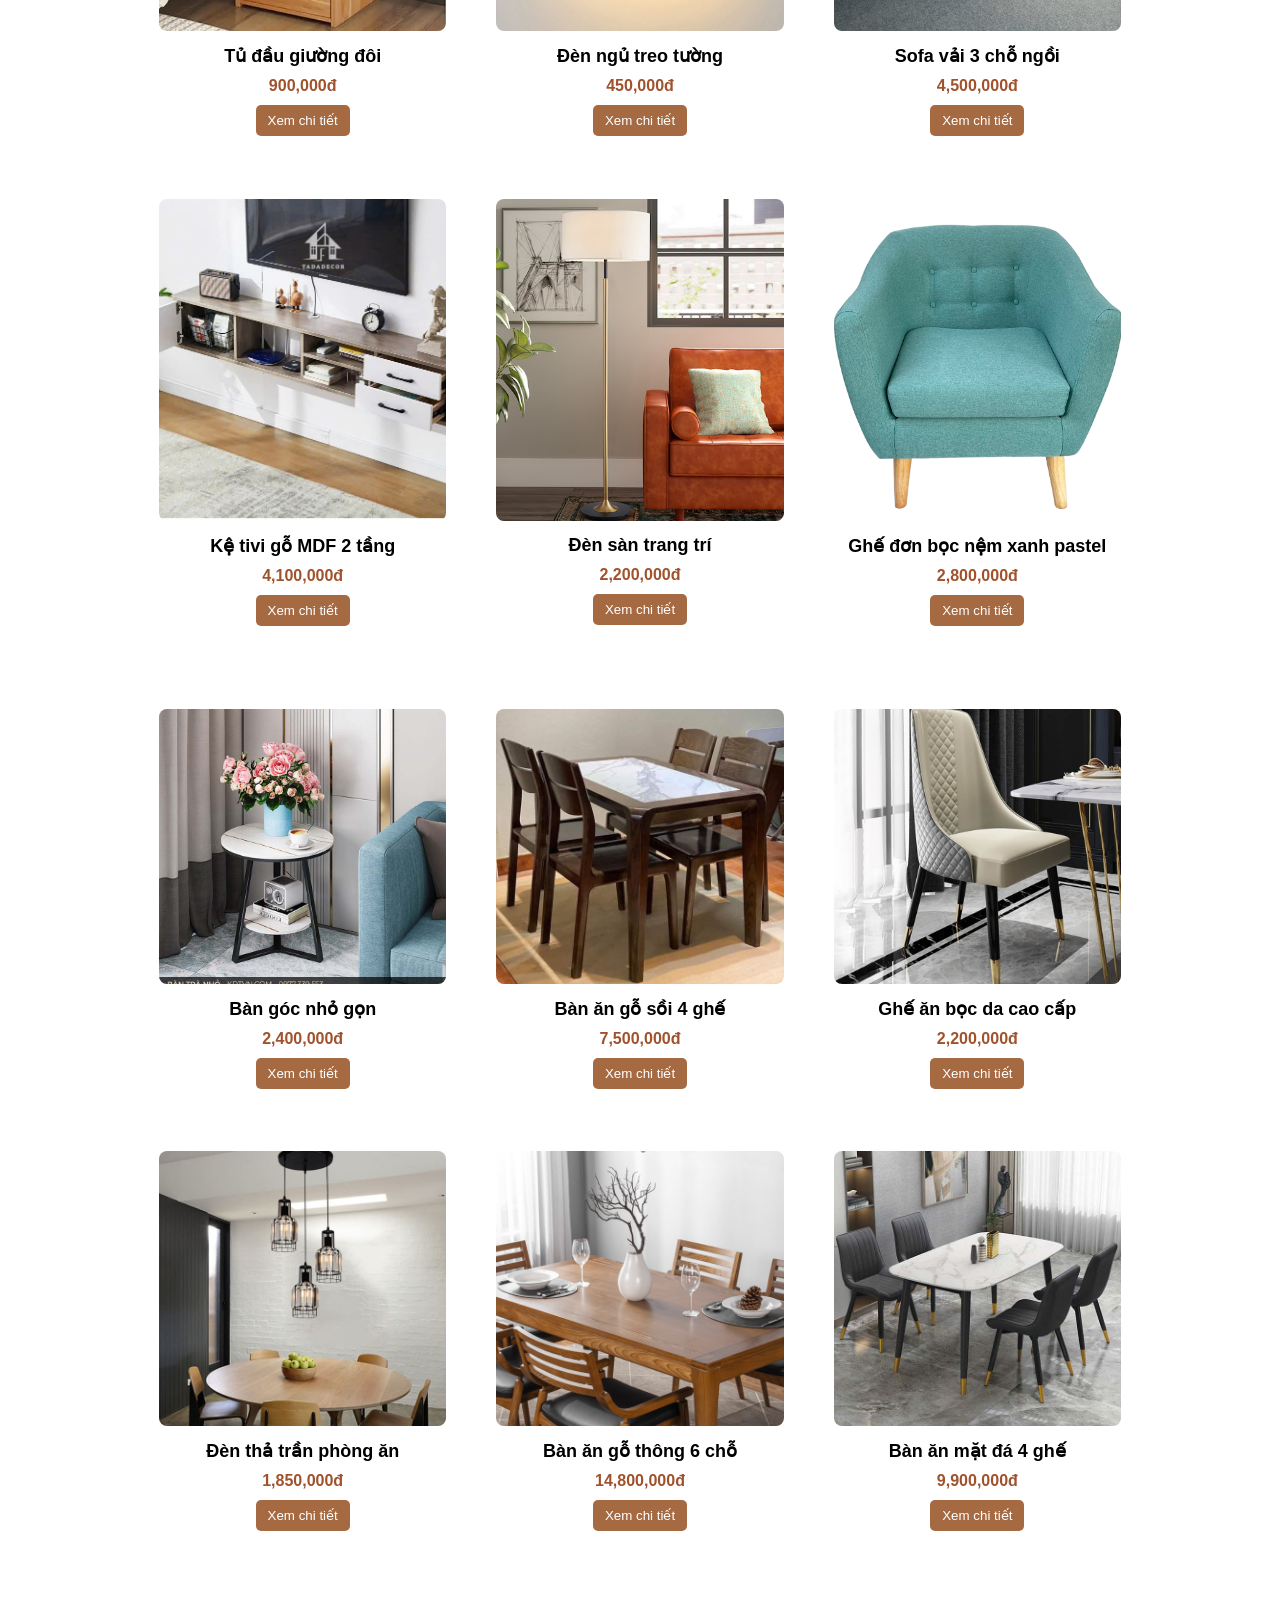
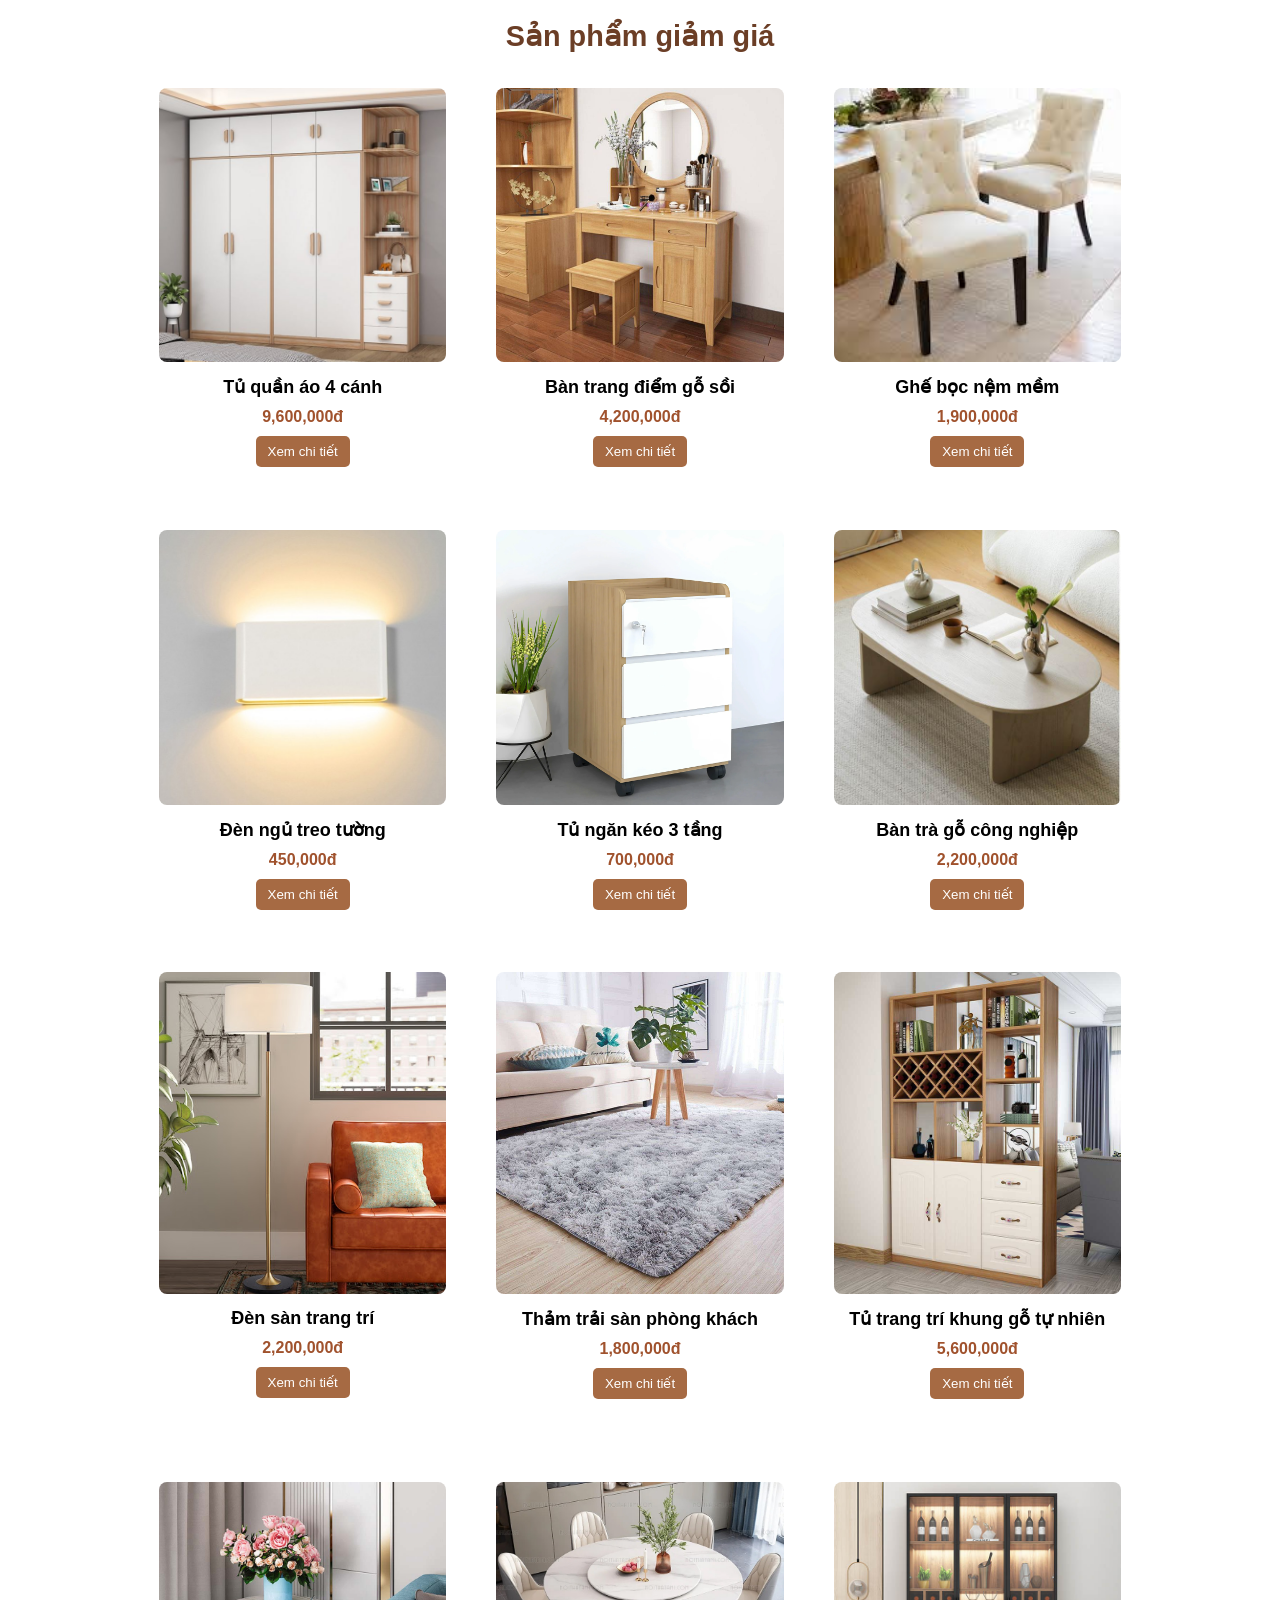
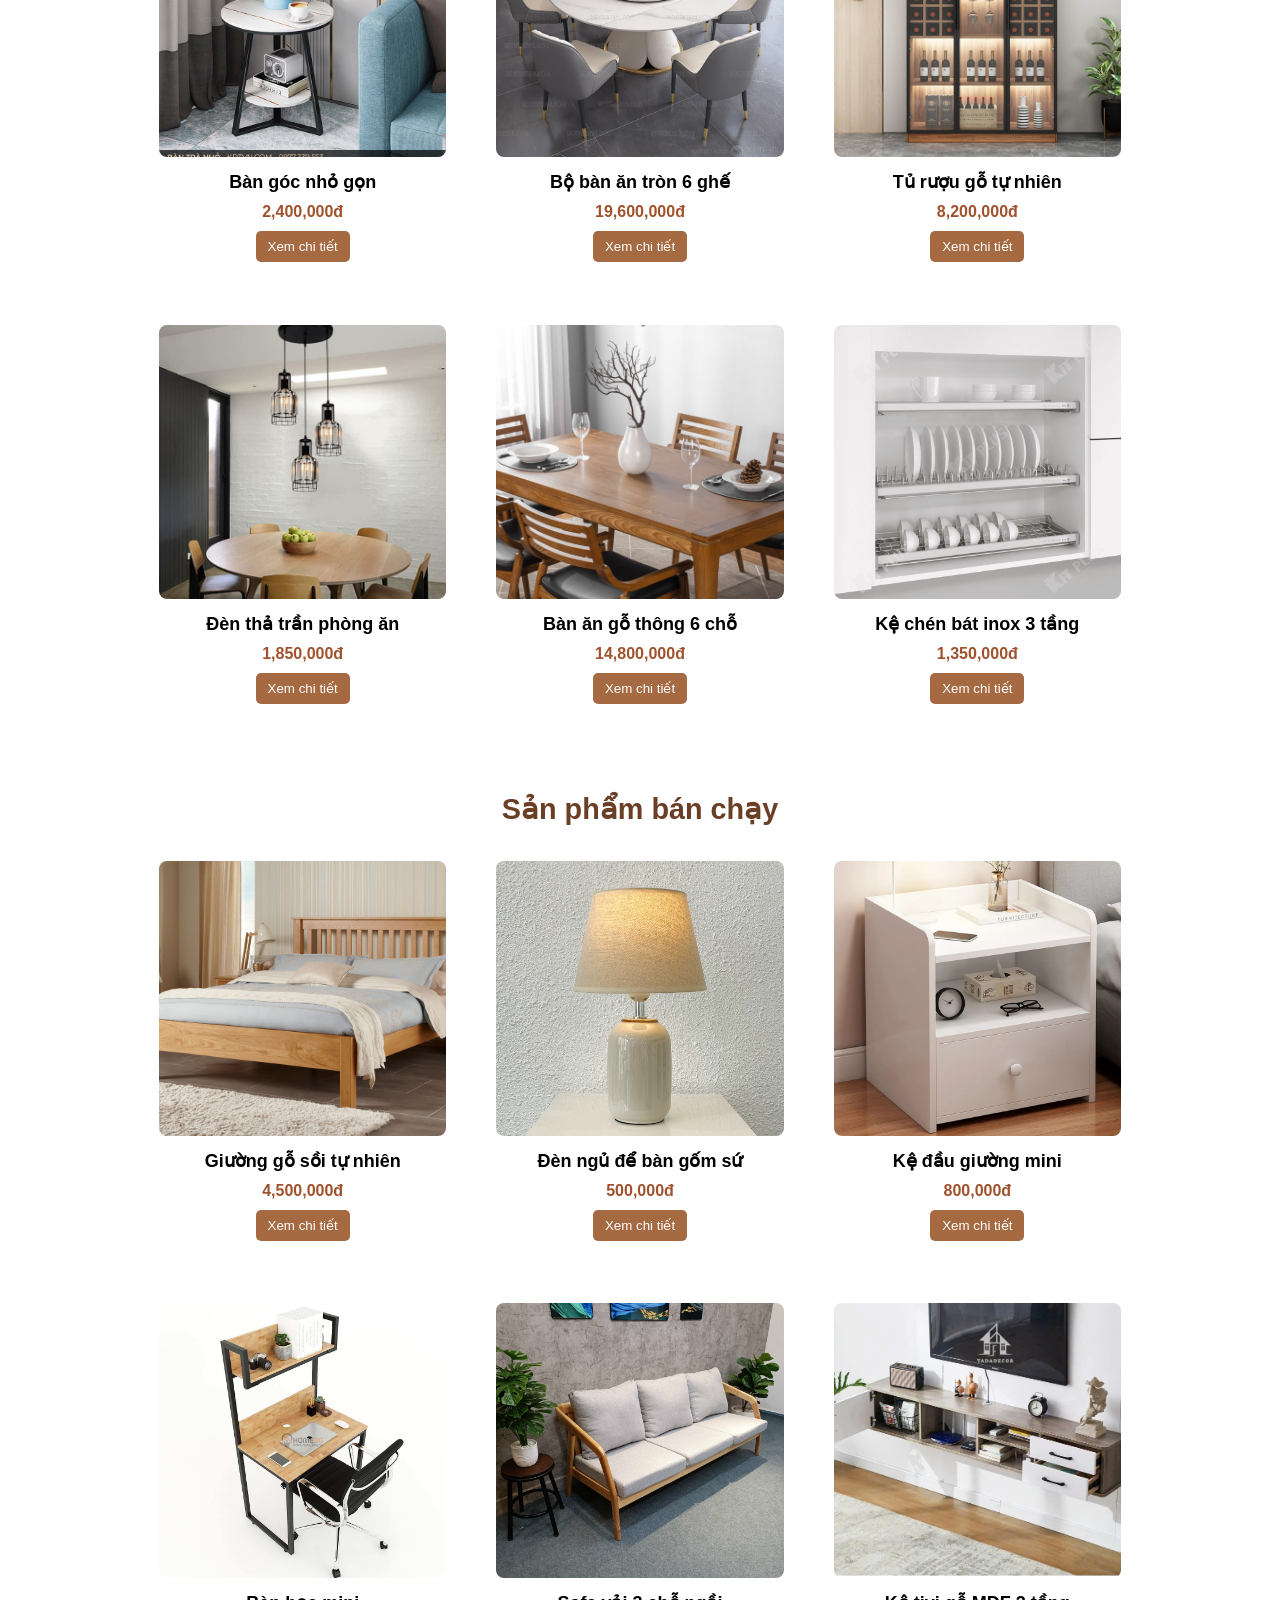
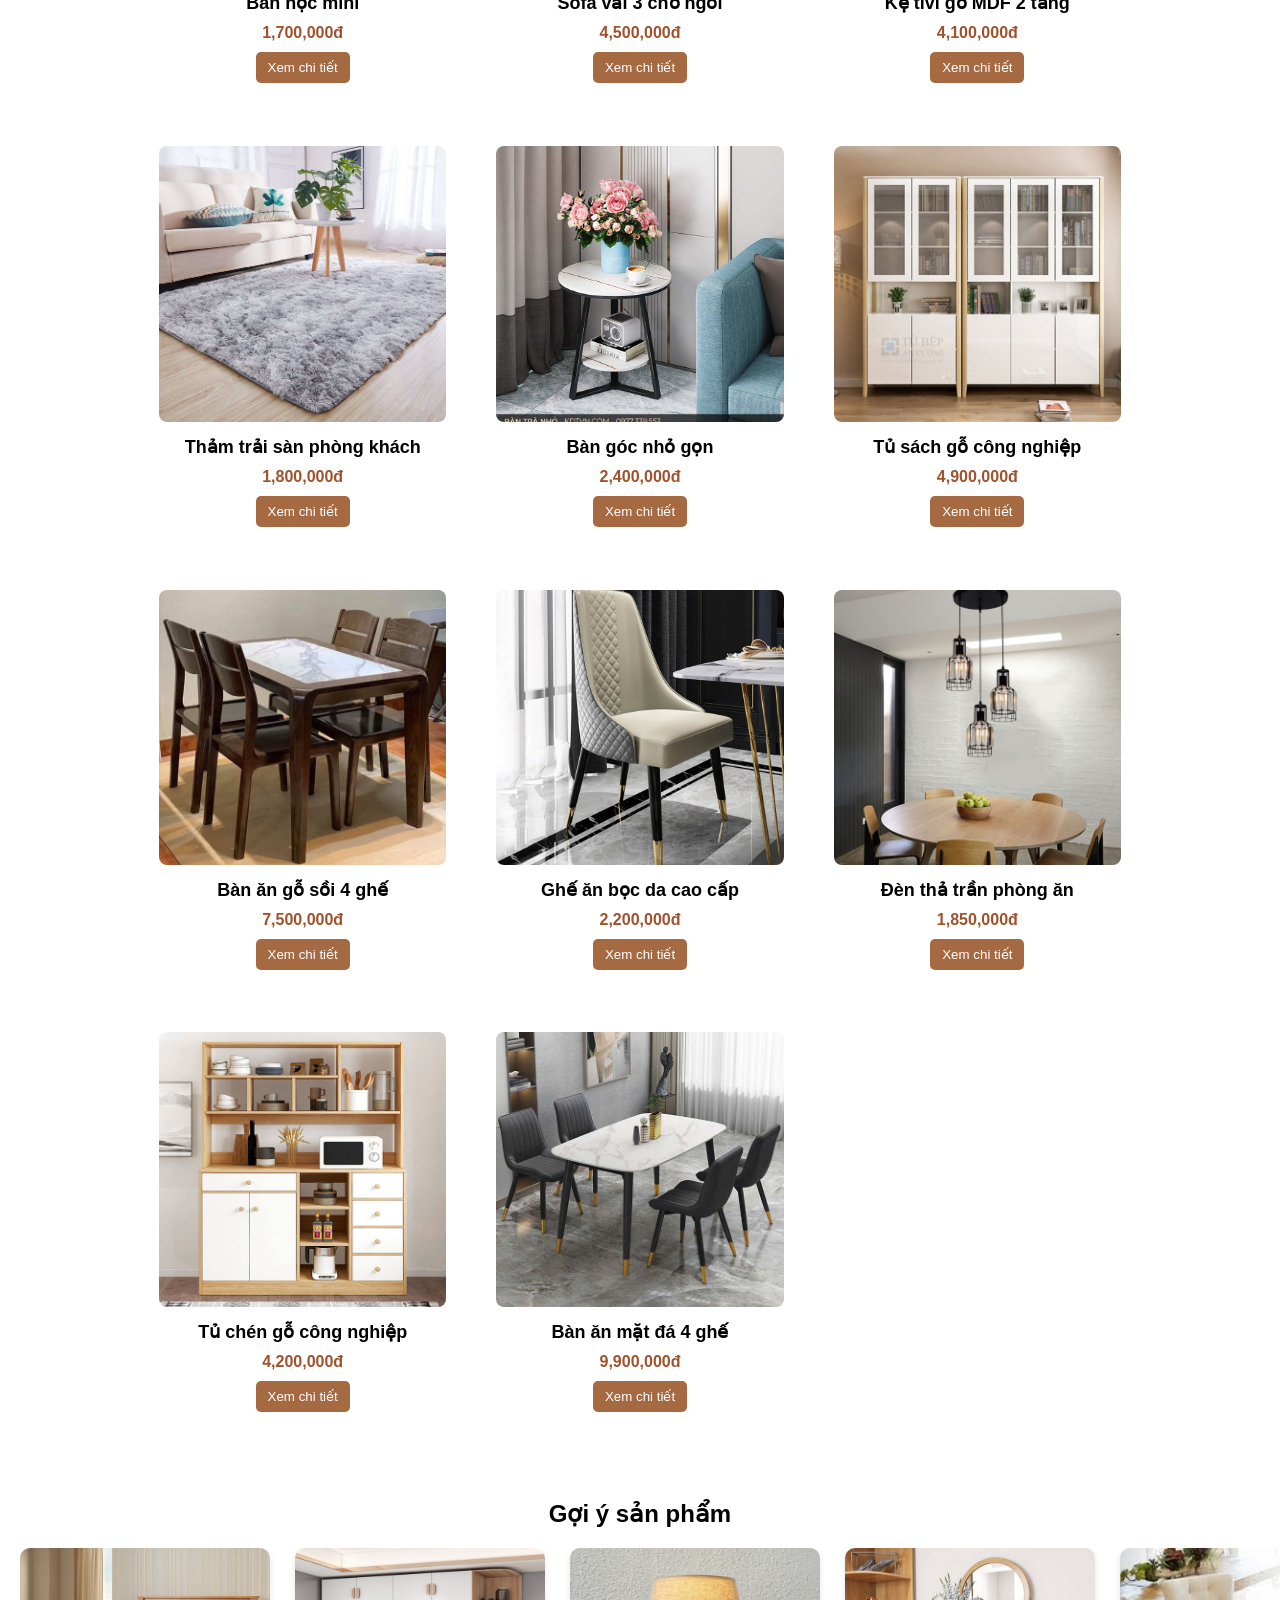
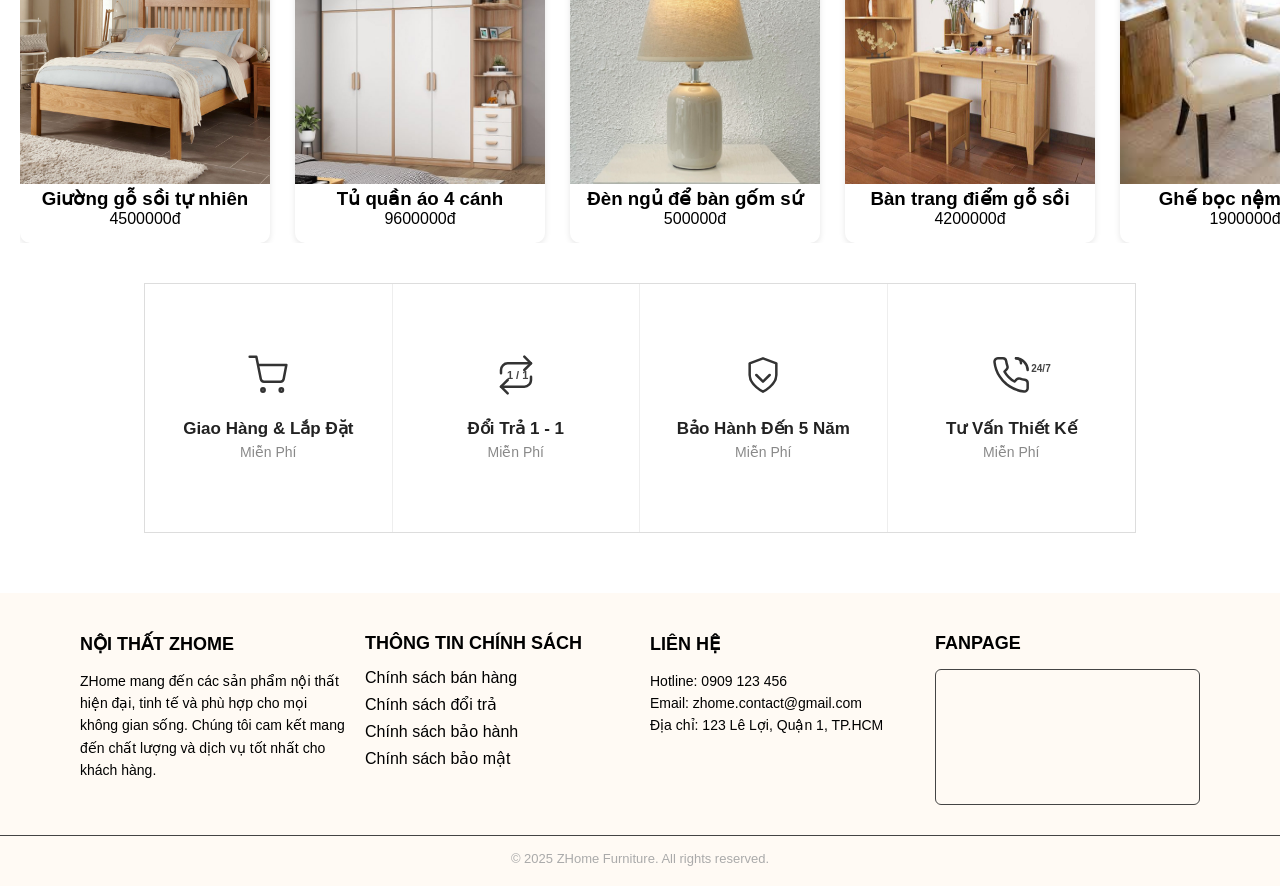
==== commit 6c3690a3: "Các tính năng mới" ====
--- a/index.html
+++ b/index.html
@@ -1,119 +1,204 @@
 <!DOCTYPE html>
-<html lang="vi">
+<html lang="en">
 <head>
     <meta charset="UTF-8">
     <meta name="viewport" content="width=device-width, initial-scale=1.0">
-    <title>Danh sách sản phẩm - Nội thất</title>
-    <link rel="stylesheet" href="css/style.css">
+    <title>Zhome - Nội thất hiện đại</title>
+    <link rel="stylesheet" href="css/home.css">
+    <link rel="stylesheet" href="css/nav.css">
+    <link rel="stylesheet" href="css/footer.css">
+    <link rel="stylesheet" href="https://cdnjs.cloudflare.com/ajax/libs/font-awesome/6.4.2/css/all.min.css">
+
 </head>
 <body>
-    <header class="site-header">
-        <div class="container">
-            <h1 class="logo">Nội Thất Zhome</h1>
-            <p class="tagline">Bộ sưu tập nội thất đẹp — tiện nghi — giá hợp lý</p>
-        </div>
-    </header>
-
-    <main class="container">
-        <div class="layout">
-            <aside class="sidebar">
-                <nav class="categories">
-                    <h3 class="categories-title">Danh mục sản phẩm</h3>
-                    <ul class="categories-list">
-                        <li><a href="#" class="category-item">Sofa</a></li>
-                        <li><a href="#" class="category-item">Bàn &amp; Bàn cà phê</a></li>
-                        <li><a href="#" class="category-item">Ghế</a></li>
-                        <li><a href="#" class="category-item">Kệ &amp; Tủ</a></li>
-                        <li><a href="#" class="category-item">Bàn làm việc</a></li>
-                        <li><a href="#" class="category-item">Đèn &amp; Chiếu sáng</a></li>
-                        <li><a href="#" class="category-item">Trang trí (Decor)</a></li>
-                    </ul>
-                </nav>
-            </aside>
-
-            <section class="products">
-                <h2 class="section-title">Sản phẩm nổi bật</h2>
-
-                <div class="product-grid">
-                <article class="product-card">
-                    <img src="https://via.placeholder.com/400x300?text=Gh%E1%BA%A7n+1" alt="Ghế sofa vải" class="product-image">
-                    <div class="product-body">
-                        <h3 class="product-title">Sofa Vải 2 chỗ</h3>
-                        <p class="product-desc">Sofa vải mềm, thiết kế hiện đại, thích hợp phòng khách nhỏ.</p>
-                        <div class="product-meta">
-                            <span class="product-price">3.200.000 ₫</span>
-                            <button class="btn add-to-cart" type="button" data-name="Sofa Vải 2 chỗ">Thêm vào giỏ hàng</button>
-                        </div>
-                    </div>
-                </article>
-
-                <article class="product-card">
-                    <img src="https://via.placeholder.com/400x300?text=B%E1%BA%A3n+1" alt="Bàn cà phê" class="product-image">
-                    <div class="product-body">
-                        <h3 class="product-title">Bàn Cà Phê Gỗ</h3>
-                        <p class="product-desc">Bàn gỗ sồi, mặt tròn, hoàn thiện mịn, phù hợp phòng khách hiện đại.</p>
-                        <div class="product-meta">
-                            <span class="product-price">1.150.000 ₫</span>
-                            <button class="btn add-to-cart" type="button" data-name="Bàn Cà Phê Gỗ">Thêm vào giỏ hàng</button>
-                        </div>
-                    </div>
-                </article>
-
-                <article class="product-card">
-                    <img src="https://via.placeholder.com/400x300?text=T%C3%BAi+1" alt="Ghế bành" class="product-image">
-                    <div class="product-body">
-                        <h3 class="product-title">Ghế Bành Thư Giãn</h3>
-                        <p class="product-desc">Ghế bành êm ái, khung chắc, lớp đệm dày cho cảm giác thư thái.</p>
-                        <div class="product-meta">
-                            <span class="product-price">2.450.000 ₫</span>
-                            <button class="btn add-to-cart" type="button" data-name="Ghế Bành Thư Giãn">Thêm vào giỏ hàng</button>
-                        </div>
-                    </div>
-                </article>
-
-                <article class="product-card">
-                    <img src="https://via.placeholder.com/400x300?text=T%C3%BAi+2" alt="Kệ sách" class="product-image">
-                    <div class="product-body">
-                        <h3 class="product-title">Kệ Sách 4 Tầng</h3>
-                        <p class="product-desc">Kệ đa năng, kết cấu thép + gỗ, tối ưu không gian phòng học hoặc phòng khách.</p>
-                        <div class="product-meta">
-                            <span class="product-price">980.000 ₫</span>
-                            <button class="btn add-to-cart" type="button" data-name="Kệ Sách 4 Tầng">Thêm vào giỏ hàng</button>
-                        </div>
-                    </div>
-                </article>
-
-                <article class="product-card">
-                    <img src="https://via.placeholder.com/400x300?text=Gi%C6%A1u+1" alt="Bàn làm việc" class="product-image">
-                    <div class="product-body">
-                        <h3 class="product-title">Bàn Làm Việc Chân Sắt</h3>
-                        <p class="product-desc">Bàn làm việc tối giản, mặt gỗ melamine chống trầy, chân sắt sơn tĩnh điện.</p>
-                        <div class="product-meta">
-                            <span class="product-price">1.750.000 ₫</span>
-                            <button class="btn add-to-cart" type="button" data-name="Bàn Làm Việc Chân Sắt">Thêm vào giỏ hàng</button>
-                        </div>
-                    </div>
-                </article>
-
-                <article class="product-card">
-                    <img src="https://via.placeholder.com/400x300?text=G%E1%BB%8F+1" alt="Đèn để bàn" class="product-image">
-                    <div class="product-body">
-                        <h3 class="product-title">Đèn Bàn LED</h3>
-                        <p class="product-desc">Đèn bàn tiết kiệm năng lượng, ánh sáng dịu, có chỉnh độ sáng.</p>
-                        <div class="product-meta">
-                            <span class="product-price">420.000 ₫</span>
-                            <button class="btn add-to-cart" type="button" data-name="Đèn Bàn LED">Thêm vào giỏ hàng</button>
-                        </div>
-                    </div>
-                </article>
-            </div>
-        </section>
-    </main>
-
-    <footer class="site-footer">
-        <div class="container">© 2025 Nội Thất Zhome</div>
-    </footer>
-
-    <script src="js/script.js"></script>
+    <!-- Thanh điều hướng (Navigation) -->
+    <nav class="navbar">
+      <div class="nav-left">
+        <a href="index.html" class="brand">
+          <img src="images/logo8 - Copy.jfif" alt="Zhome logo" class="logo">
+          <strong>Zhome</strong>
+        </a>
+      </div>
+      <div class="nav-middle">
+        <ul>
+          <li class="dropdown">
+            <a href="products.html">Sản phẩm</a>
+            <ul class="dropdown-menu">
+              <li><a href="products.html?category=bedroom">Phòng ngủ</a></li>
+              <li><a href="products.html?category=livingroom">Phòng khách</a></li>
+              <li><a href="products.html?category=diningroom">Phòng ăn</a></li>
+              <li><a href="products.html?category=office">Phòng làm việc</a></li>
+            </ul>
+          </li>
+          <li><a href="#">Khuyến mãi</a></li>
+          <li><a href="#">Tin tức</a></li>
+          <li><a href="about.html">Về Zhome</a></li>
+        </ul>
+      </div>
+      <div class="nav-right">
+        <div class="search-bar" id="searchForm">
+          <input type="text" id="searchInput" placeholder="Tìm kiếm sản phẩm . . .">
+            <button type="submit"><i class="fa fa-search"></i></button>
+        </div>
+        <div class="cart">
+          <i class="fa fa-shopping-cart"></i>
+          <a href="cart.html"> Giỏ hàng</a>
+        </div>
+        <div class="login">
+          <i class="fa fa-user"></i>
+          <a href="login.html"> Đăng nhập / </a> <a href="register.html"> Đăng ký</a>
+        </div>
+      </div>
+      </div>
+      <div class="menu-toggle">
+        <i class="fa fa-bars"></i>
+      </div>
+    </nav>
+
+<header>
+    <div class="banner">
+      <div class="slides">
+        <img src="images/banners/banner1.jpg" class="active" alt="Banner 1">
+        <img src="images/banners/banner2.jpg" alt="Banner 2">
+        <img src="images/banners/banner3.jpg" alt="Banner 3">
+        <img src="images/banners/banner4.jpg" alt="Banner 4">
+      </div>
+      <button class="prev">&#10094;</button>
+      <button class="next">&#10095;</button>
+    </div>
+</header>
+
+    
+<!-- Nội dung chính -->
+<main>
+<!-- Khung sản phẩm -->
+  <!-- Section 1: Sản phẩm mới -->
+  <section class="product-section">
+    <h2>Sản phẩm mới</h2>
+    <div class="product-list" id="new-products"></div>
+  </section>
+
+  <!-- Section 2: Sản phẩm giảm giá -->
+  <section class="product-section">
+    <h2>Sản phẩm giảm giá</h2>
+    <div class="product-list" id="sale-products"></div>
+  </section>
+
+  <!-- Section 3: Sản phẩm bán chạy -->
+  <section class="product-section">
+    <h2>Sản phẩm bán chạy</h2>
+    <div class="product-list" id="best-products"></div>
+  </section>
+
+  <!-- Section 4: Gợi ý sản phẩm -->
+  <section class="suggestion-section">
+    <h2>Gợi ý sản phẩm</h2>
+    <div class="carousel-wrapper">
+      <div id="suggestion-track"></div>
+    </div>
+  </section>
+
+<!-- Phần chính sách ưu đãi của cửa hàng-->
+<div class="service-container">
+    <div class="service-item">
+        <div class="icon">
+            <svg xmlns="http://www.w3.org/2000/svg" width="48" height="48" viewBox="0 0 24 24" fill="none" stroke="currentColor" stroke-width="1.5" stroke-linecap="round" stroke-linejoin="round" class="feather feather-shopping-cart"><circle cx="9" cy="21" r="1"></circle><circle cx="20" cy="21" r="1"></circle><path d="M1 1h4l2.68 13.39a2 2 0 0 0 2 1.61h9.72a2 2 0 0 0 2-1.61L23 6H6"></path></svg>
+        </div>
+        <div class="title">Giao Hàng & Lắp Đặt</div>
+        <div class="subtitle">Miễn Phí</div>
+    </div>
+    <div class="service-item">
+        <div class="icon">
+            <svg xmlns="http://www.w3.org/2000/svg" width="48" height="48" viewBox="0 0 24 24" fill="none" stroke="currentColor" stroke-width="1.5" stroke-linecap="round" stroke-linejoin="round" class="feather feather-repeat"><polyline points="17 1 21 5 17 9"></polyline><path d="M3 11V9a4 4 0 0 1 4-4h14"></path><polyline points="7 23 3 19 7 15"></polyline><path d="M21 13v2a4 4 0 0 1-4 4H3"></path></svg>
+            <span class="badge">1 / 1</span>
+        </div>
+        <div class="title">Đổi Trả 1 - 1</div>
+        <div class="subtitle">Miễn Phí</div>
+    </div>
+    <div class="service-item">
+        <div class="icon">
+            <svg xmlns="http://www.w3.org/2000/svg" width="48" height="48" viewBox="0 0 24 24" fill="none" stroke="currentColor" stroke-width="1.5" stroke-linecap="round" stroke-linejoin="round" class="feather feather-shield"><path d="M12 22s8-4 8-10V5l-8-3-8 3v7c0 6 8 10 8 10z"></path><polyline points="8 12 12 16 16 12"></polyline></svg>
+        </div>
+        <div class="title">Bảo Hành Đến 5 Năm</div>
+        <div class="subtitle">Miễn Phí</div>
+    </div>
+    <div class="service-item">
+        <div class="icon">
+            <svg xmlns="http://www.w3.org/2000/svg" width="48" height="48" viewBox="0 0 24 24" fill="none" stroke="currentColor" stroke-width="1.5" stroke-linecap="round" stroke-linejoin="round" class="feather feather-phone-call"><path d="M22 16.92v3a2 2 0 0 1-2.18 2 19.79 19.79 0 0 1-8.63-3.07 19.5 19.5 0 0 1-6.01-6.01 19.79 19.79 0 0 1-3.07-8.63A2 2 0 0 1 4.11 2h3a2 2 0 0 1 2 1.72 12.84 12.84 0 0 0 .7 2.81 2 2 0 0 1-.45 2.11L8.09 9.91a16 16 0 0 0 6 6l1.27-1.27a2 2 0 0 1 2.11-.45 12.84 12.84 0 0 0 2.81.7A2 2 0 0 1 22 16.92z"></path><path d="M15 2c1.7 0 3 1.3 3 3"></path><path d="M15 2c3.7 0 7 3.3 7 7"></path></svg>
+            <span class="badge-247">24/7</span>
+        </div>
+        <div class="title">Tư Vấn Thiết Kế</div>
+        <div class="subtitle">Miễn Phí</div>
+    </div>
+</div>
+
+</main>
+
+
+<!-- Footer -->
+<footer class="footer">
+  <div class="footer-container">
+
+    <!-- Cột 1: Giới thiệu thương hiệu -->
+    <div class="footer-column">
+      <h3>NỘI THẤT ZHOME</h3>
+      <p>
+        ZHome mang đến các sản phẩm nội thất hiện đại, tinh tế và phù hợp cho mọi không gian sống.
+        Chúng tôi cam kết mang đến chất lượng và dịch vụ tốt nhất cho khách hàng.
+      </p>
+    </div>
+
+    <!-- Cột 2: Thông tin chính sách -->
+    <div class="footer-column">
+      <h3>THÔNG TIN CHÍNH SÁCH</h3>
+      <ul>
+        <li><a href="about.html">Chính sách bán hàng</a></li>
+        <li><a href="about.html">Chính sách đổi trả</a></li>
+        <li><a href="about.html">Chính sách bảo hành</a></li>
+        <li><a href="about.html">Chính sách bảo mật</a></li>
+      </ul>
+    </div>
+
+    <!-- Cột 3: Thông tin liên hệ -->
+    <div class="footer-column">
+      <h3>LIÊN HỆ</h3>
+      <p>Hotline: 0909 123 456</p>
+      <p>Email: zhome.contact@gmail.com</p>
+      <p>Địa chỉ: 123 Lê Lợi, Quận 1, TP.HCM</p>
+    </div>
+
+    <!-- Cột 4: Fanpage -->
+    <div class="footer-column">
+      <h3>FANPAGE</h3>
+      <div class="fanpage-box">
+       <iframe
+         src="https://www.facebook.com/plugins/page.php?
+          href=https%3A%2F%2Fwww.facebook.com%2Fprofile.php%3Fid%3D61583227545841%26locale%3Dvi_VN&
+          tabs=timeline&width=280&height=130&small_header=true&
+          adapt_container_width=true&hide_cover=false&show_facepile=true"
+          width="100%"
+          height="130"
+          style="border:none; overflow:hidden"
+          scrolling="no"
+          frameborder="0"
+          allowfullscreen="true"
+          allow="autoplay; clipboard-write; encrypted-media; picture-in-picture; web-share">
+        </iframe>
+      </div>
+    </div>
+  </div>
+
+  <!-- Bản quyền -->
+  <div class="footer-bottom">
+    <p>© 2025 ZHome Furniture. All rights reserved.</p>
+  </div>
+</footer>
+
+
+<script src="js/home.js"></script>
+<script src="js/nav.js"></script>
+<script src="js/search.js"></script>
+
+
 </body>
 </html>
--- a/css/home.css
+++ b/css/home.css
@@ -0,0 +1,358 @@
+* { margin: 0; padding: 0; box-sizing: border-box; }
+
+body { 
+  font-family: Arial, sans-serif;
+  min-height: 200vh;   
+}
+
+header{ 
+  height: 85vh;
+  background-color: #fffaf4;
+  position: relative;
+  overflow: hidden;  
+}
+
+
+/* ===== Phần banner ===== */
+.banner {
+  position: absolute;
+  bottom: 0;
+  left: 0;
+  width: 100%;
+  height: 74vh;
+  overflow: hidden; /* Cắt bỏ phần tràn*/
+  z-index: 0;    
+}
+.slides img {
+  position: absolute;
+  top: 0;
+  left: 0;
+  width: 100%;
+  height: 100%;
+  object-fit: cover;
+  opacity: 0; /* ẩn các ảnh khác  */
+  transition: opacity 1s ease-in-out;
+}
+.slides img.active {
+    opacity: 1;
+}
+/* Nút mũi tên */
+.banner button {
+  position: absolute;
+  top: 50%;
+  transform: translateY(-50%);
+  background-color: rgba(0, 0, 0, 0.4);
+  color: white;
+  border: none;
+  font-size: 30px;
+  padding: 8px 16px;
+  cursor: pointer;
+  border-radius: 50%;
+  opacity: 0;
+  transition: opacity 0.3s ease;
+  z-index: 10;
+}
+/* Vị trí trái/phải */
+.banner .prev { 
+  left: 20px; 
+}
+.banner .next { 
+  right: 20px; 
+}
+/* Hiện nút khi hover */
+.banner:hover button {
+  opacity: 1;
+}
+/* Hiệu ứng hover vào nút */
+.banner button:hover {
+  background-color: rgba(0, 0, 0, 0.6);
+}
+
+
+/* ===== Phần main ===== */
+main { 
+  padding: 20px;
+  text-align: center;
+}
+/* Toàn bộ bố cục phần sản phẩm */
+.product-section {
+  text-align: center;
+  margin: 60px 0;
+}
+
+.product-section h2 {
+  font-size: 1.8rem;
+  color: #6b3e26;
+  margin-bottom: 20px;
+}
+
+/* Bố trí 4 sản phẩm 1 hàng, tự xuống dòng */
+.product-list {
+  display: grid;
+  grid-template-columns: repeat(auto-fit, minmax(250px, 1fr));
+  
+  gap: 20px;
+  width: 80%;
+  margin: 0 auto;
+}
+/* Responsive cho sản phẩm*/
+@media (min-width: 1300px) {
+  .product-list {
+    grid-template-columns: repeat(4, 1fr);
+  }
+}
+/* Khung 1 sản phẩm */
+.product {
+  text-align: center;
+  padding: 15px;
+
+  transition: transform 0.3s ease, box-shadow 0.3s ease;
+}
+.product:hover {
+  transform: translateY(-5px);
+  box-shadow: 0 4px 10px rgba(0,0,0,0.1);
+}
+/* Ảnh sản phẩm */
+.product img {
+  width: 100%;
+  height: 70%;
+  object-fit: cover;
+  border-radius: 8px;
+}
+/* Tên sản phẩm */
+.product h3 {
+  font-size: 18px;
+  margin: 10px 0;
+}
+/* Giá */
+.price {
+  color: #a0522d;
+  font-weight: bold;
+}
+
+/* Nút xem chi tiết */
+.detail-btn {
+  margin-top: 10px;
+  background-color: #a66a43;
+  color: #fff;
+  border: none;
+  padding: 8px 12px;
+  border-radius: 5px;
+  cursor: pointer;
+}
+.detail-btn:hover {
+  background-color: #8b4513;
+}
+
+
+/* ===== CHÍNH SÁCH ƯU ĐÃI ===== */
+
+/* Container chính - Thay đổi width và căn giữa */
+.service-container {
+    display: flex;
+    flex-wrap: wrap; 
+    width: 80%; 
+    height: 250px;
+    margin: 0 auto; /* **Căn giữa container** */
+    background-color: white;
+    border: 1px solid #ddd;
+    min-height: 150px; /* Đặt chiều cao tối thiểu để cân đối hơn */
+    margin-top: 40px;
+    margin-bottom: 40px;
+}
+
+/* Item dịch vụ - Tăng padding để làm cho item cao hơn */
+.service-item {
+    flex: 1 1 25%;
+    min-width: 220px; /* Tăng min-width để nội dung rộng rãi hơn */
+    padding: 40px 15px; /* **ĐÃ THAY ĐỔI: Tăng padding dọc** */
+    text-align: center;
+    border-right: 1px solid #eee;
+    box-sizing: border-box;
+    position: relative;
+    display: flex;
+    flex-direction: column;
+    justify-content: center;
+    align-items: center;
+    transition: background-color 0.3s; /* Thêm hiệu ứng hover nhẹ */
+}
+
+/* Hiệu ứng hover cho item */
+.service-item:hover {
+    background-color: #f9f9f9;
+}
+
+/* Loại bỏ border-right cho item cuối cùng trên desktop */
+.service-item:last-child {
+    border-right: none;
+}
+
+/* Icon - Tăng kích thước */
+.icon {
+    position: relative;
+    color: #333; /* Màu icon đậm hơn */
+    margin-bottom: 15px; /* Tăng khoảng cách dưới icon */
+    line-height: 1; 
+}
+
+.icon svg {
+    width: 40px; /* **ĐÃ THAY ĐỔI: Tăng kích thước icon** */
+    height: 40px;
+    stroke-width: 1.5;
+}
+
+/* Badge (số 1/1 và 24/7) - Tinh chỉnh vị trí và font cho icon lớn hơn */
+.badge {
+    position: absolute;
+    font-size: 11px; /* Tăng font badge */
+    font-weight: bold;
+    color: #444;
+    /* Tinh chỉnh vị trí cho "1 / 1" */
+    top: 35%;
+    left: 28%;
+}
+
+.badge-247 {
+    position: absolute;
+    font-size: 10px; /* Tăng font badge */
+    font-weight: bold;
+    color: #444;
+    /* Tinh chỉnh vị trí cho "24 / 7" */
+    top: 20%;
+    left: 100%;
+    right: 40%;
+
+}
+
+
+/* Tiêu đề chính - Tăng kích thước font */
+.title {
+    font-size: 17px; /* **ĐÃ THAY ĐỔI: Tăng kích thước font** */
+    font-weight: 600; /* Làm tiêu đề đậm hơn */
+    color: #222;
+    margin-top: 5px;
+}
+
+/* Tiêu đề phụ (Miễn Phí) - Tăng kích thước font */
+.subtitle {
+    font-size: 14px; /* **ĐÃ THAY ĐỔI: Tăng kích thước font** */
+    color: #888;
+    margin-top: 5px;
+}
+
+/* --- RESPONSIVE DESIGN --- */
+
+/* Màn hình từ 992px trở xuống (2 cột) */
+@media (max-width: 992px) {
+    .service-container {
+        width: 90%; /* Cho container rộng hơn trên tablet */
+    }
+    .service-item {
+        flex: 1 1 50%; /* 2 item trên 1 hàng (50%) */
+        border-bottom: 1px solid #eee; 
+    }
+
+    /* Thiết lập lại border-right cho item thứ 2 */
+    .service-item:nth-child(2) {
+        border-right: none;
+    }
+
+    /* Đảm bảo item 1 và 3 có border-right */
+    .service-item:nth-child(odd) {
+        border-right: 1px solid #eee;
+    }
+
+    /* Loại bỏ border-bottom cho item 3 và 4 */
+    .service-item:nth-child(3),
+    .service-item:nth-child(4) {
+        border-bottom: none;
+    }
+}
+
+/* Màn hình từ 576px trở xuống (1 cột) */
+@media (max-width: 576px) {
+    .service-container {
+        width: 100%; /* Full width trên điện thoại */
+    }
+    .service-item {
+        flex: 1 1 100%; /* 1 item trên 1 hàng (100%) */
+        border-right: none !important; 
+        border-bottom: 1px solid #eee;
+        padding: 25px 10px; /* Giảm padding cho điện thoại */
+    }
+
+    /* Loại bỏ border-bottom cho item cuối cùng */
+    .service-item:last-child {
+        border-bottom: none;
+    }
+}
+
+
+/* ===== GỢI Ý SẢN PHẨM ===== */
+.suggestion-section {
+  width: 100%;
+  margin: 40px auto;
+  text-align: center;
+}
+
+.suggestion-section h2 {
+  margin-bottom: 20px;
+}
+
+/* KHUNG GIỚI HẠN */
+.carousel-wrapper {
+  width: 1350px; /* hiển thị vừa 4 sản phẩm (4×250px + khoảng cách) */
+  overflow: hidden;
+  margin: 0 auto;
+  position: relative;
+}
+
+/* ĐƯỜNG CHẠY BĂNG CHUYỀN */
+#suggestion-track {
+  display: flex;
+  width: max-content;
+  animation: scrollCarousel 35s linear infinite;
+}
+
+/* SẢN PHẨM */
+.product-card {
+  flex: 0 0 auto;
+  width: 250px;
+  margin-right: 25px;
+  background: #fff;
+  border-radius: 10px;
+  text-align: center;
+  box-shadow: 0 2px 6px rgba(0, 0, 0, 0.1);
+  transition: transform 0.3s ease;
+}
+
+.product-card img {
+  width: 100%;
+  height: 80%;
+  border-radius: 10px 10px 0 0;
+}
+
+.product-card:hover {
+  transform: scale(1.05);
+}
+
+/* BĂNG CHUYỀN CHUYỂN ĐỘNG LIÊN TỤC */
+@keyframes scrollCarousel {
+  from {
+    transform: translateX(0);
+  }
+  to {
+    transform: translateX(-50%);
+  }
+}
+
+
+
+
+
+
+
+
+
+
+
--- a/css/nav.css
+++ b/css/nav.css
@@ -0,0 +1,319 @@
+html, body {
+  overflow-x: hidden;
+}
+
+.navbar {
+  position: fixed;
+  top: 0;
+  left: 0;
+  width: 100%;
+  display: flex;
+  align-items: center;
+  justify-content: space-between;
+
+  background-color: transparent;
+  transition: background-color 1s ease, box-shadow 1s ease, color 1s ease;    
+  z-index: 1000;
+}
+.navbar.scrolled {
+  background-color: white; /* sau khi scroll */
+  box-shadow: 0 2px 10px rgba(0, 0, 0, 0.2);
+}
+
+/* ===== Logo + Zhome ===== */
+.nav-left .brand {
+  display: flex;  /* flexbox */
+  align-items: center;  /* căn giữa pt con theo chiều dọc */
+  text-decoration: none;
+  color: #6b4423;
+  font-size: 30px;
+}
+.nav-left .brand .logo {
+  width: 90px;
+  height: auto;
+  margin-right: 10px;
+  border-radius: 50%;
+}
+/* ===== Search + Cart + Login ===== */
+.nav-right {
+  display: flex;
+  align-items: center;
+  margin-left: auto;
+  gap: 20px;
+}
+.search-bar {
+  display: flex;
+  border: 1px solid #ccc;
+  background-color: white;
+}
+
+.search-bar input {
+  background-color: none;
+  border: none;
+  outline: none; /* xóa viền khi click */
+  font-size: 18px;
+  padding: 5px 10px;
+  flex: 1;
+}
+
+.search-bar button {
+  border: none;
+  background-color: #3d3d3d;
+  color: white;
+  padding: 5px 10px;
+}
+
+.cart, .login {
+  display: flex;           /* các link nằm cạnh nhau */
+  align-items: center;     /* căn giữa link theo chiều dọc */
+}
+.cart a {
+  color: black;
+  text-decoration: none;
+  font-size: 20px;
+}
+.nav-right .cart {
+  display: flex;
+  align-items: center;
+  gap: 8px;
+  padding: 6px 12px;
+  border-radius: 6px;
+  transition: background 0.3s ease;
+}
+.nav-right .cart:hover {
+  background-color: rgba(0, 0, 0, 0.08);
+}
+.login a {
+  color: black;
+  text-decoration: none;
+  font-size: 20px;
+}
+/* ========================
+   KHUNG USER LOGIN SAU KHI ĐĂNG NHẬP
+   ======================== */
+.nav-right .login {
+  display: flex;
+  align-items: center;
+  gap: 8px;
+  padding: 6px 12px;
+  border-radius: 6px;
+  transition: background 0.3s ease;
+}
+.nav-right .login:hover {
+  background-color: rgba(0, 0, 0, 0.08);
+}
+/* Text: Xin chào, Username */
+.nav-right .login .user-info {
+  font-size: 14px;
+  color: #444;
+}
+.nav-right .login .user-info strong {
+  color: #6b3e26; /* Nhấn mạnh tên */
+}
+
+/* Nút logout */
+.logout-btn {
+  margin-left: 6px;
+  color: #d9534f;
+  font-weight: 600;
+  text-decoration: none;
+  padding: 2px 6px;
+  border-radius: 4px;
+  transition: 0.3s;
+}
+
+.logout-btn:hover {
+  background: rgba(217, 83, 79, 0.1);
+  color: #c9302c;
+}
+
+
+/* ===== MENU LIÊN KẾT CÁC MỤC ===== */
+.nav-middle ul {
+  display: flex;
+  list-style: none;
+  
+}
+.nav-middle ul li {
+  margin-left: 20px;
+}
+.nav-middle ul li a {
+  text-decoration: none;
+  color: black;
+  font-size: 24px;
+  padding: 6px 10px;               /* Tạo khoảng cách giữa text và nền */
+
+  border-radius: 6px;              /* Bo góc nhẹ */
+  transition: all 0.3s ease; 
+}
+.nav-middle li a:hover {
+  color: black;
+  background-color: rgba(0, 0, 0, 0.08);
+  box-shadow: 0 0 6px rgba(0,0,0,0.1);
+
+
+}
+.navbar.scrolled .nav-middle li a:hover {
+  color: #D2B48C;
+}
+
+/* ===== Dropdown menu cho Sản phẩm ===== */
+.dropdown {
+  position: relative; /* để menu con định vị tuyệt đối theo nó */
+}
+
+.dropdown-menu {
+  position: absolute; /* đặt theo vị trí của phần tử cha */
+  top: 120%; /* nằm ngay dưới chữ “Sản phẩm” */
+  left: 0;
+  background-color: white;
+  list-style: none;
+  padding: 8px 0;
+  margin: 0;
+  border-radius: 8px;
+  box-shadow: 0 4px 10px rgba(0,0,0,0.1);
+
+  /* Ẩn mặc định */
+  opacity: 0;
+  visibility: hidden;
+  transform: translateY(-10px);
+  transition: all 0.25s ease;
+  min-width: 200px;
+  z-index: 999;
+}
+
+/* Khi hover vào .dropdown thì mới hiện menu con */
+.dropdown:hover .dropdown-menu {
+  opacity: 1;
+  visibility: visible;
+  transform: translateY(0);
+}
+
+/* Style item trong dropdown */
+.dropdown-menu li a {
+  display: flex;
+  padding: 10px 16px;
+  text-decoration: none;
+  font-size: 18px;
+  justify-content: space-between;
+  align-items: center;
+}
+
+.dropdown-menu li a:hover {
+  color: #00BFFF;
+}
+.navbar.scrolled .dropdown-menu li a:hover {
+  color: #00BFFF;
+}
+
+
+
+/*===== RESPONSIVE NAVBAR =====*/
+
+/* Ẩn hamburger khi màn hình lớn */
+.menu-toggle {
+  font-size: 28px;
+  cursor: pointer;
+  display: none;
+  padding: 10px;
+}
+
+/*===== Màn hình nhỏ hơn 992px =====*/
+@media (max-width: 992px) {
+
+  /* Hiện hamburger */
+  .menu-toggle {
+    display: block;
+  }
+
+  /* Ẩn nav-middle (menu chính), ẩn nav-right (search + giỏ + login) */
+  .nav-middle,
+  .nav-right {
+    display: none;
+  }
+
+  /* Khi mở menu -> show */
+  .navbar.show-menu .nav-middle,
+  .navbar.show-menu .nav-right {
+    display: flex;
+    flex-direction: column;
+    width: 100%;
+    background: white;
+    padding: 15px 0;
+    margin-top: 10px;
+    border-radius: 10px;
+    box-shadow: 0 5px 20px rgba(0,0,0,0.15);
+  }
+
+  /* Căn menu dọc */
+  .nav-middle ul {
+    flex-direction: column;
+    width: 100%;
+    padding-left: 0;
+  }
+
+  .nav-middle ul li {
+    width: 100%;
+    margin: 0;
+  }
+
+  .nav-middle ul li a {
+    width: 100%;
+    display: block;
+    padding: 12px 20px;
+    font-size: 20px;
+  }
+
+  /* Giỏ hàng + Login dọc */
+  .nav-right {
+    gap: 15px;
+    padding: 10px 20px;
+  }
+
+  /* Search: thu nhỏ lại */
+  .search-bar {
+    width: 100%;
+    padding: 6px;
+  }
+
+  .search-bar input {
+    width: 100%;
+  }
+
+  /* Dropdown trong mobile — dạng accordion */
+  .dropdown-menu {
+    position: relative;
+    top: 0;
+    left: 0;
+    opacity: 1;
+    visibility: visible;
+    transform: none;
+    box-shadow: none;
+    padding-left: 20px;
+    background: transparent;
+  }
+
+  .dropdown:hover .dropdown-menu {
+    transform: none;
+  }
+
+}
+
+/* ===== Màn hình nhỏ hơn 600px ===== */
+@media (max-width: 600px) {
+
+  .nav-left .brand strong {
+    font-size: 22px;
+  }
+
+  .nav-left .brand .logo {
+    width: 65px;
+  }
+
+  .nav-right a,
+  .nav-middle ul li a {
+    font-size: 18px;
+  }
+}
+
+
--- a/css/footer.css
+++ b/css/footer.css
@@ -0,0 +1,73 @@
+/* Footer tổng thể */
+.footer {
+  background-color: #fffaf4;       /* Nền đen sang trọng */
+  color: black;                  /* Màu chữ xám sáng */
+  padding: 40px 0 20px;
+  font-family: "Arial", sans-serif;
+  margin: 0 auto;
+}
+
+/* Chia layout 4 cột */
+.footer-container {
+  display: flex;
+  flex-wrap: wrap;             /* Cho responsive khi thu nhỏ */
+  justify-content: space-between;
+  max-width: 1200px;
+  margin: 0 auto;
+  padding: 0 40px;
+  gap: 20px;
+}
+
+/* Mỗi cột footer */
+.footer-column {
+  flex: 1 1 250px;             /* Co giãn đều giữa các cột */
+  min-width: 200px;
+}
+
+.footer-column h3 {
+  font-size: 18px;
+  color: black;              
+  margin-bottom: 15px;
+}
+
+.footer-column p {
+  line-height: 1.6;
+  font-size: 14px;
+}
+
+/* Danh sách liên kết */
+.footer-column ul {
+  list-style: none;
+  padding: 0;
+}
+
+.footer-column ul li {
+  margin-bottom: 8px;
+}
+
+.footer-column ul li a {
+  color: black;
+  text-decoration: none;
+  transition: color 0.3s;
+}
+
+.footer-column ul li a:hover {
+  color: #00BFFF; /* xanh trời */
+}
+
+/* Fanpage */
+.fanpage-box {
+  border: 1px solid #444;
+  border-radius: 6px;
+  overflow: hidden;
+}
+
+/* Đường line bản quyền cuối footer */
+.footer-bottom {
+  text-align: center;
+  border-top: 1px solid #444;
+  margin-top: 30px;
+  padding-top: 15px;
+  font-size: 13px;
+  color: #aaa;
+}
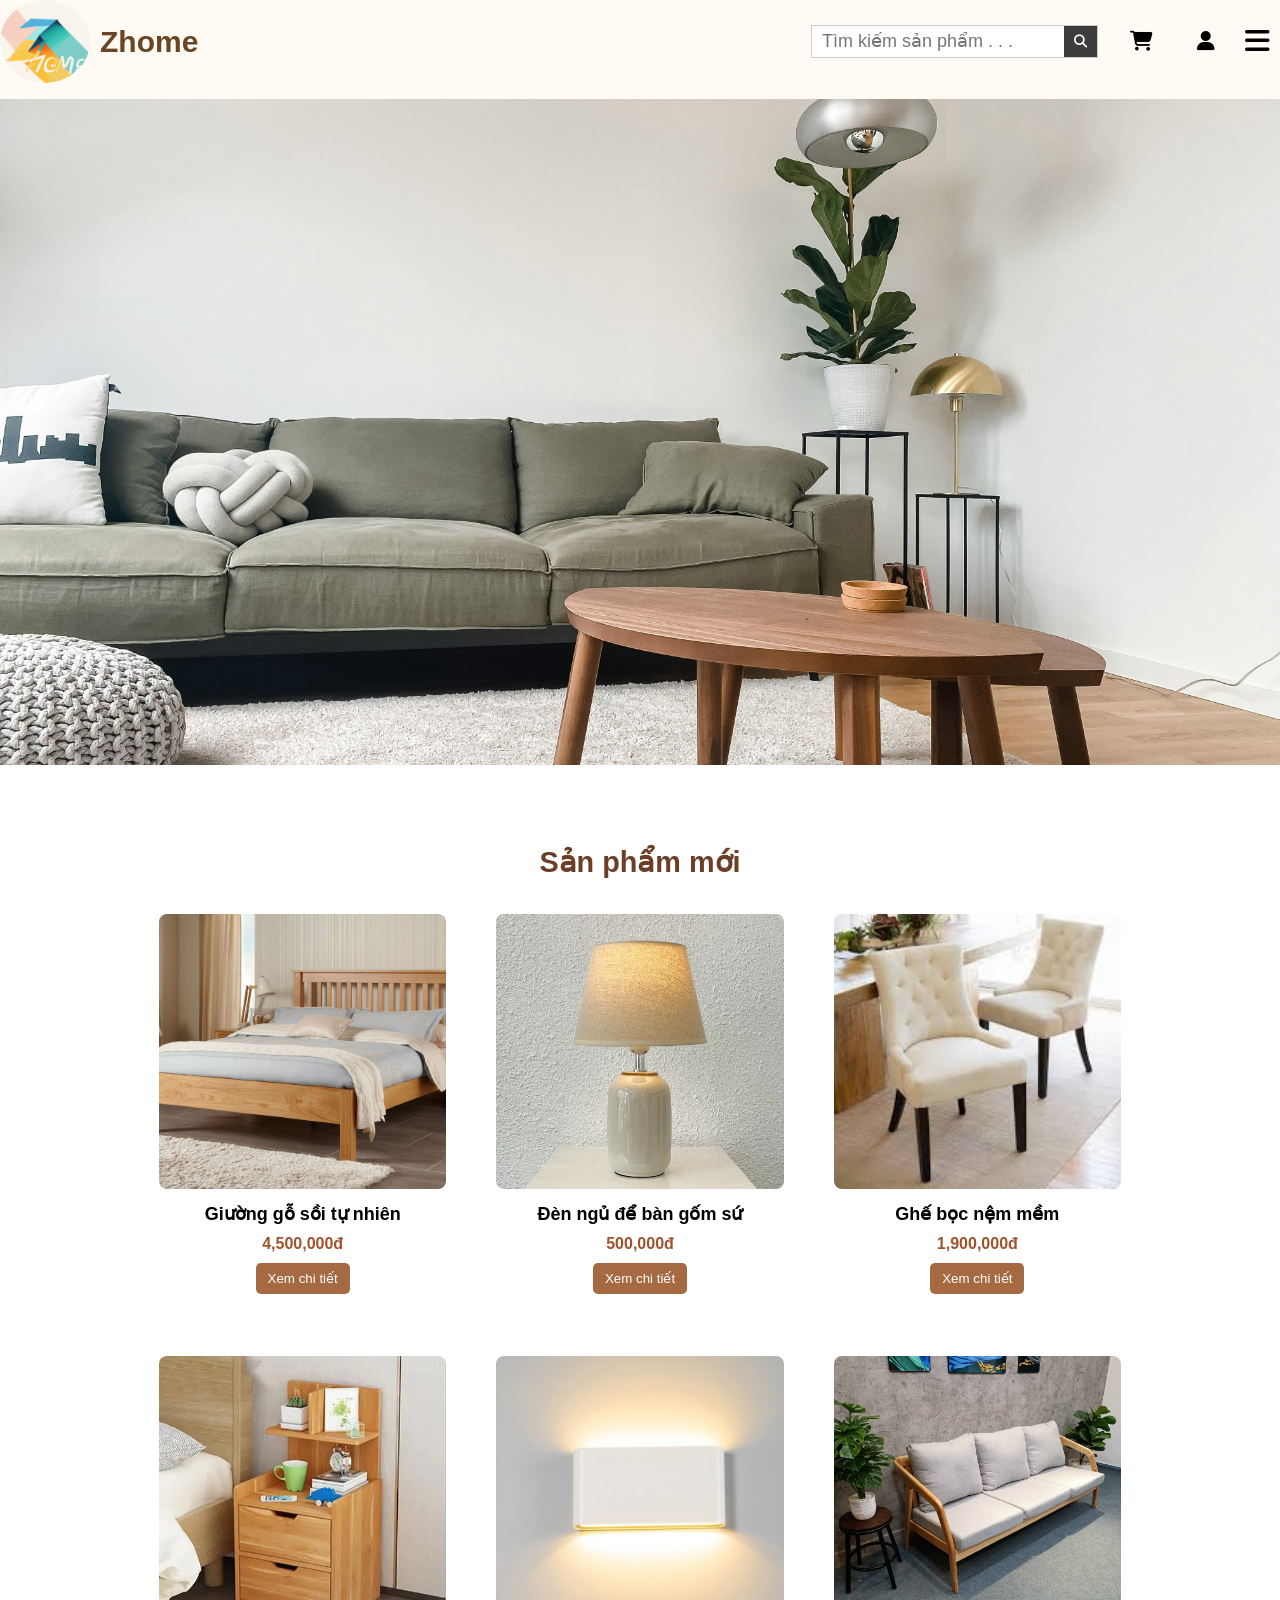
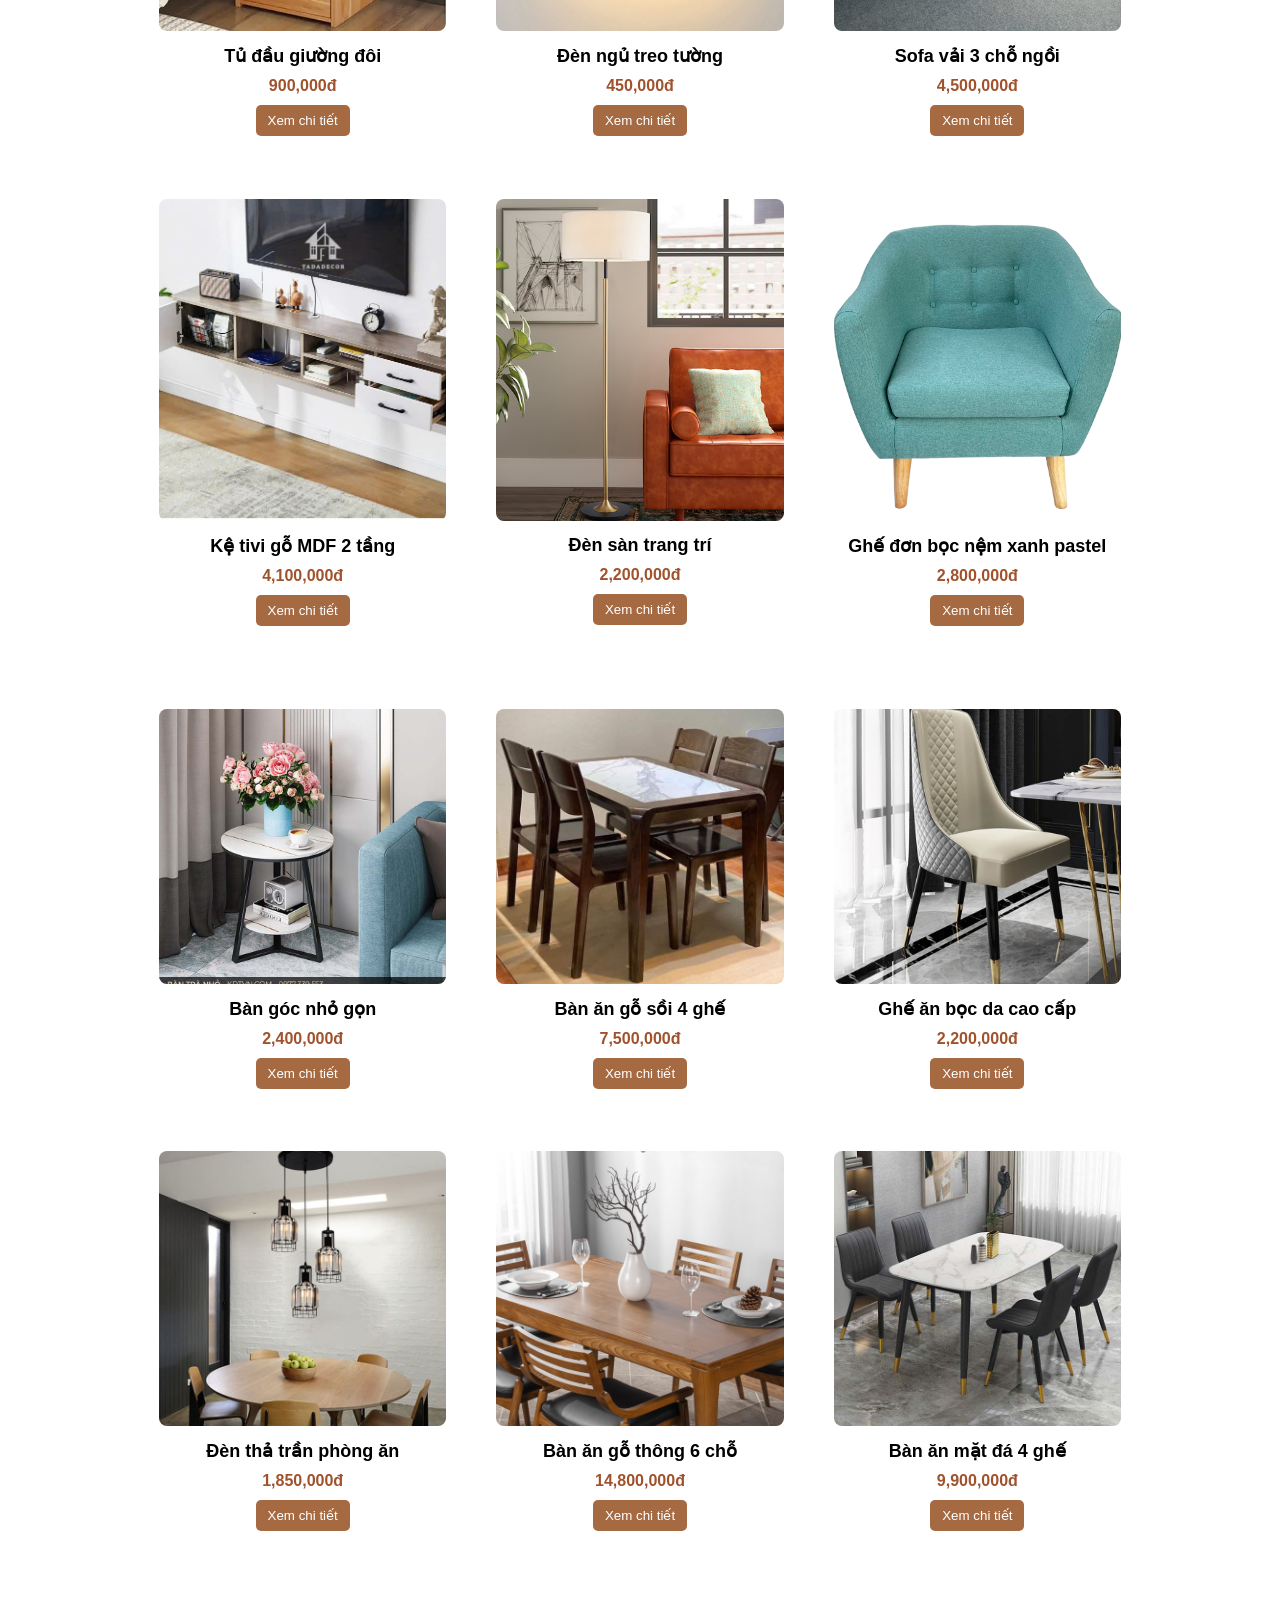
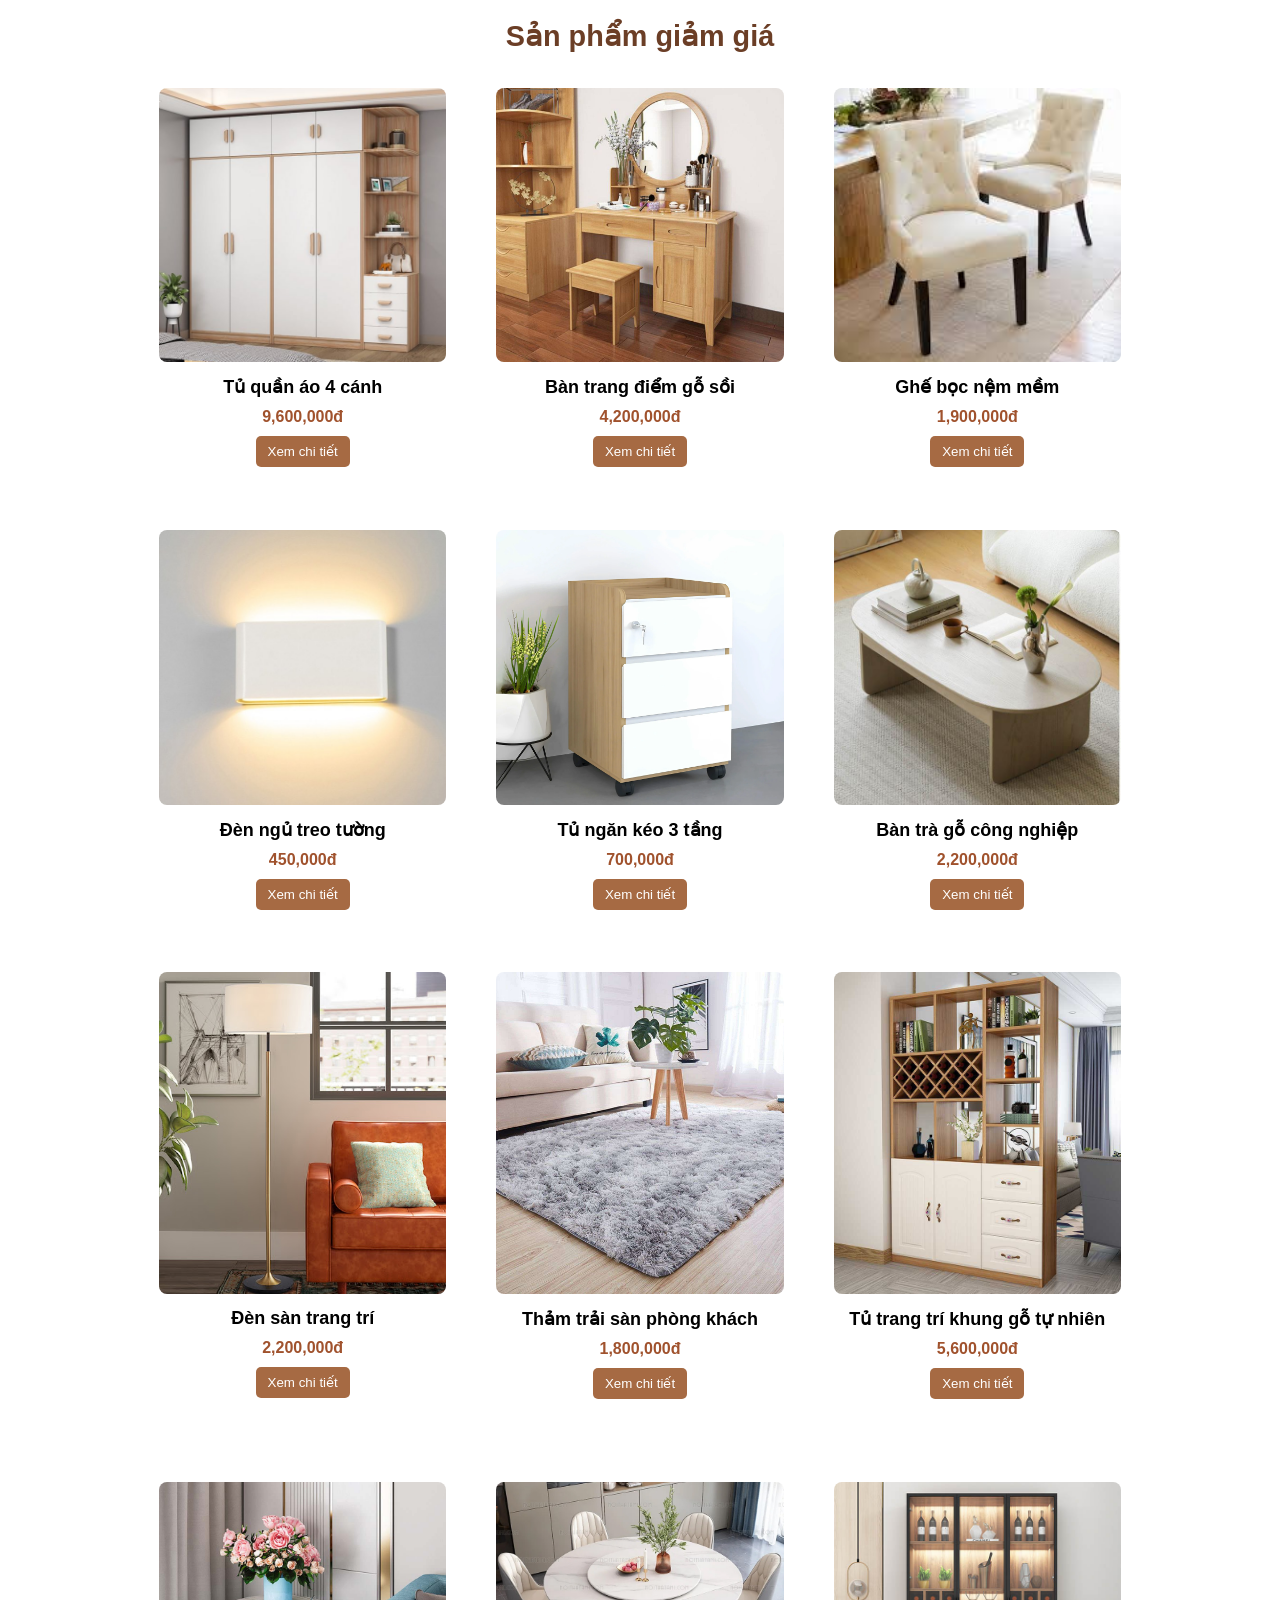
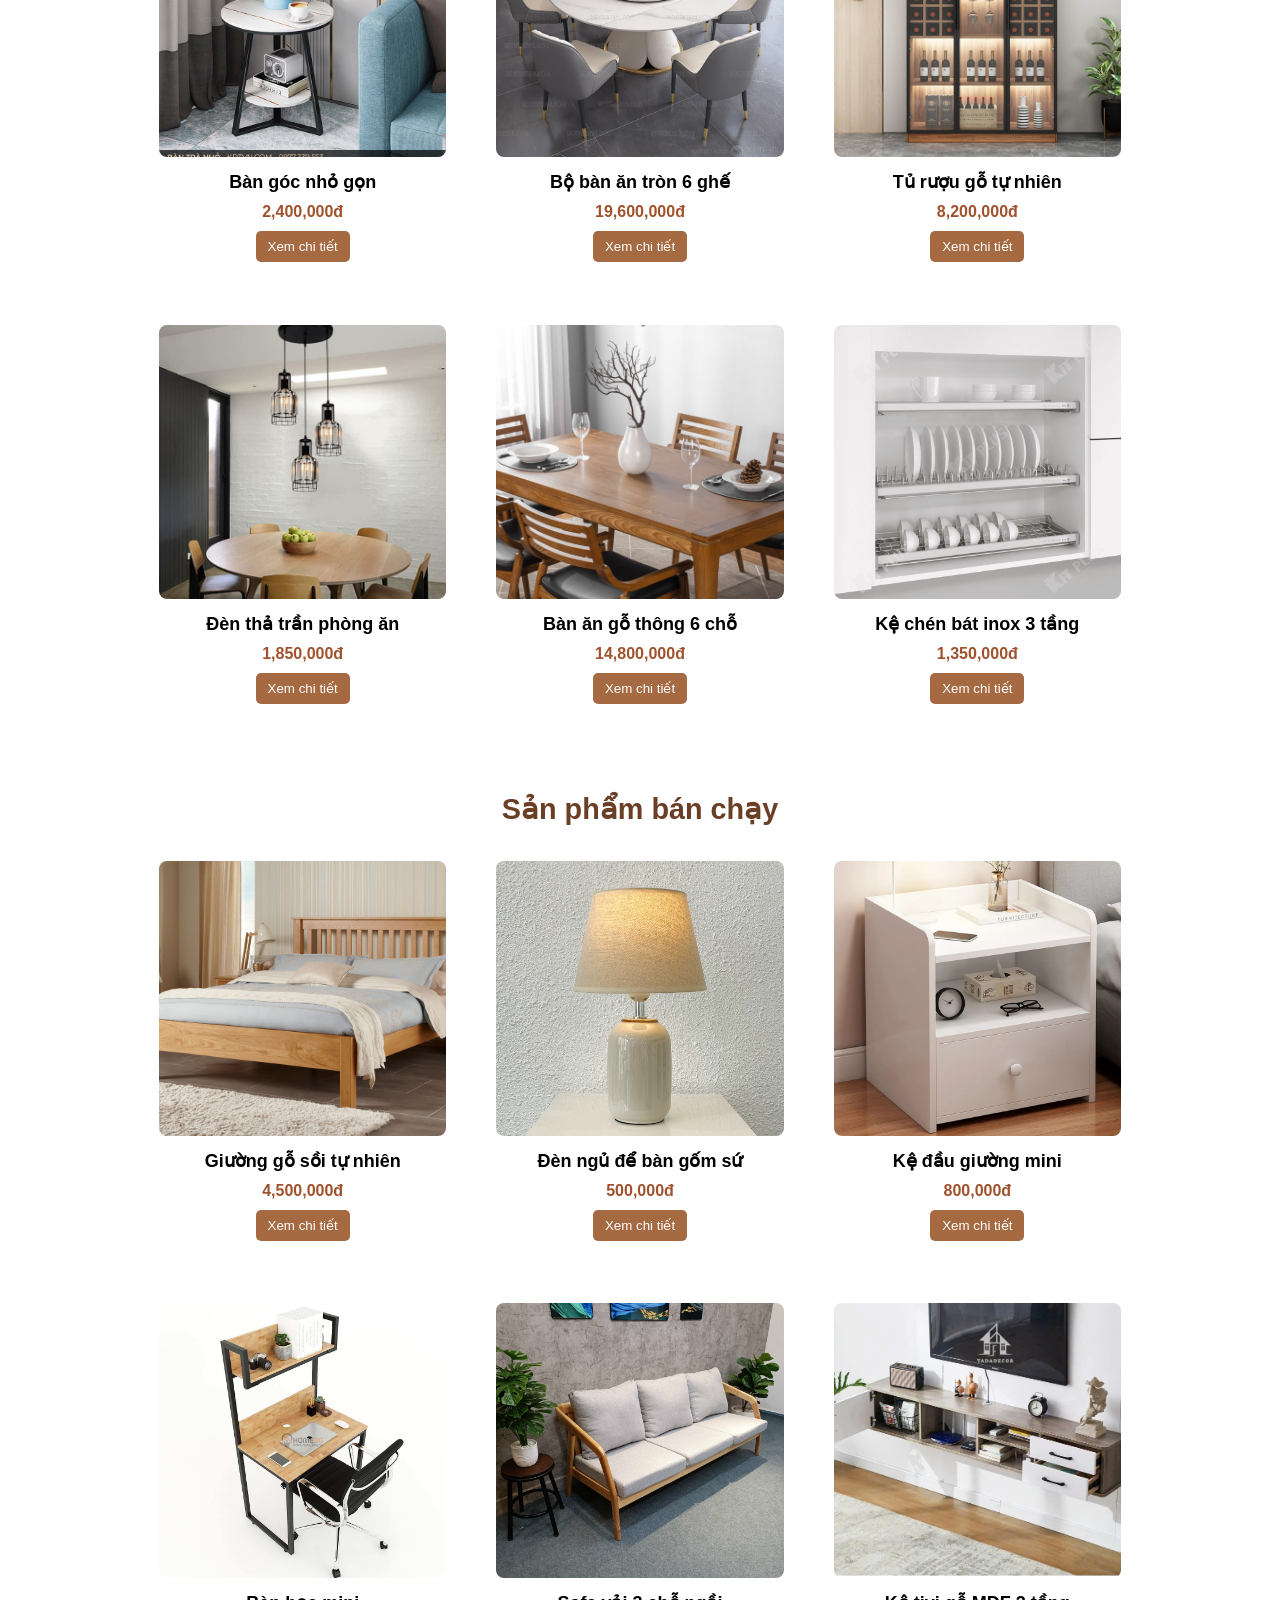
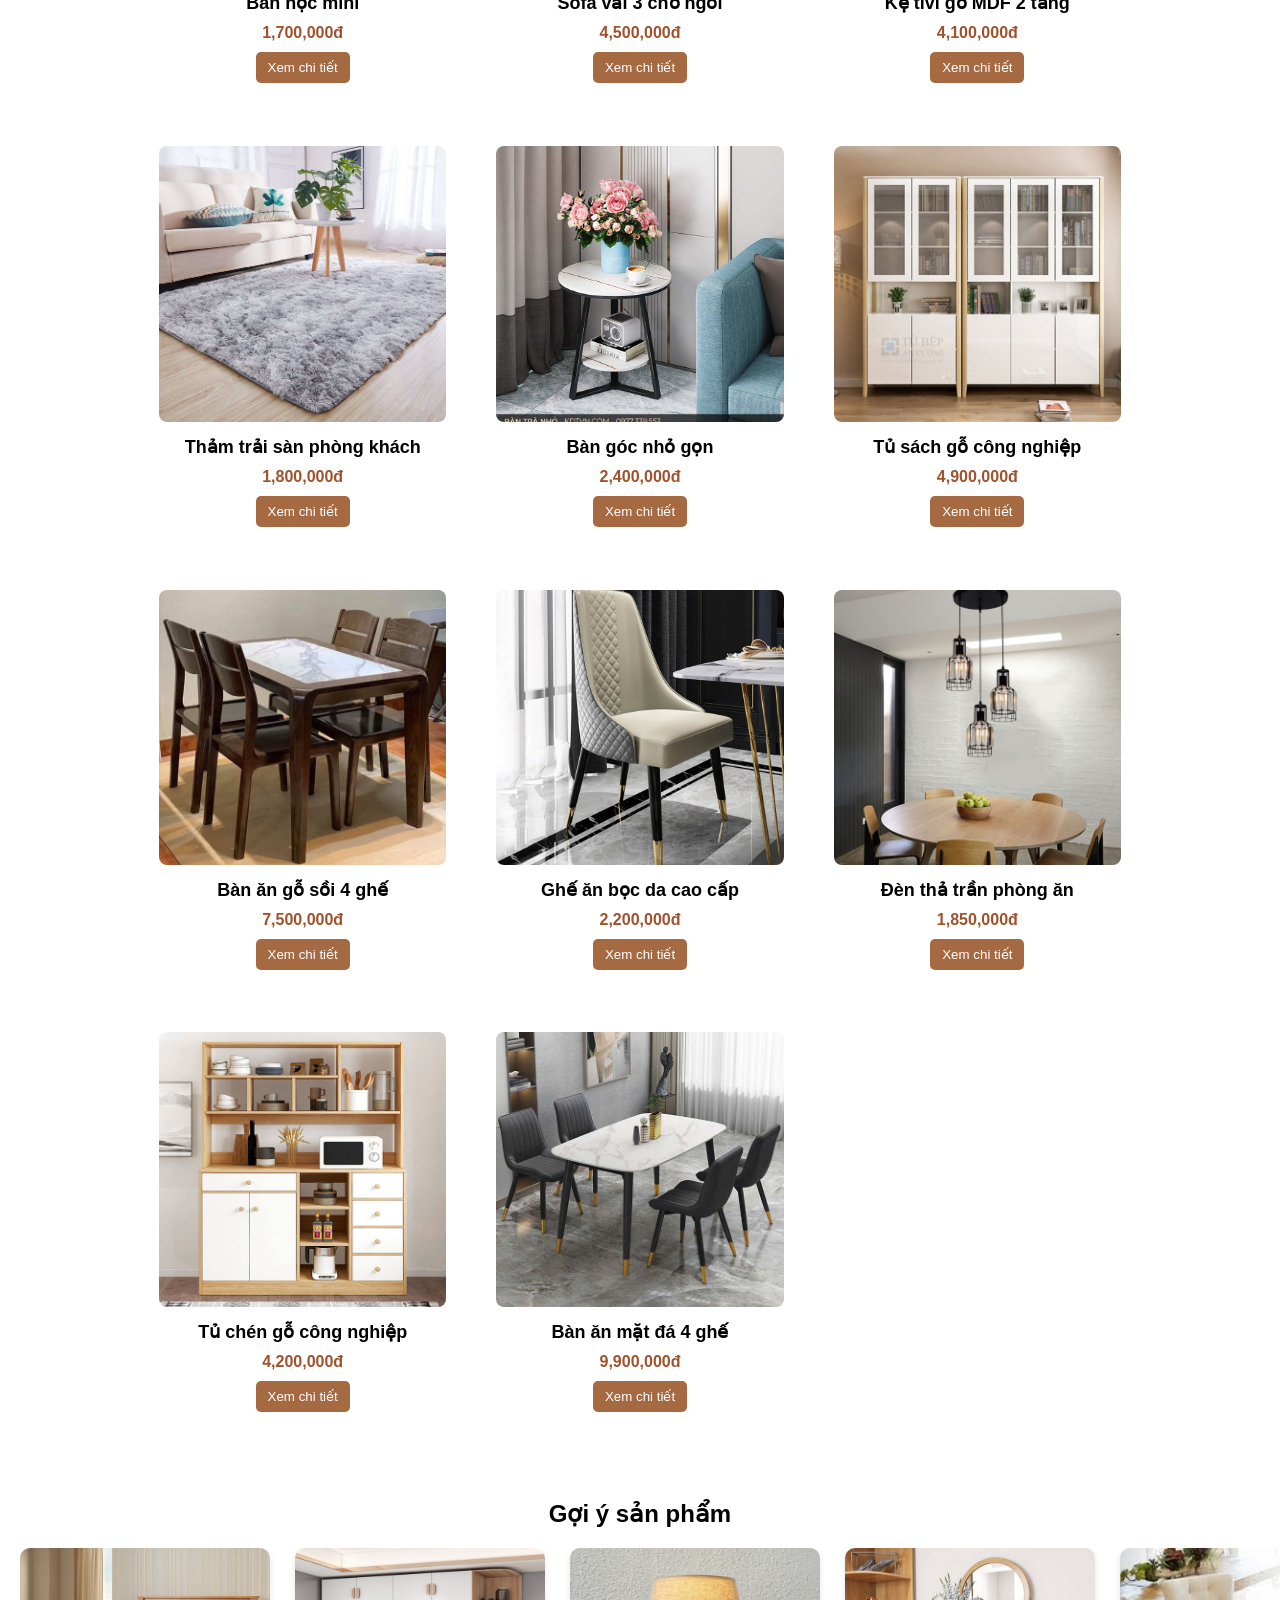
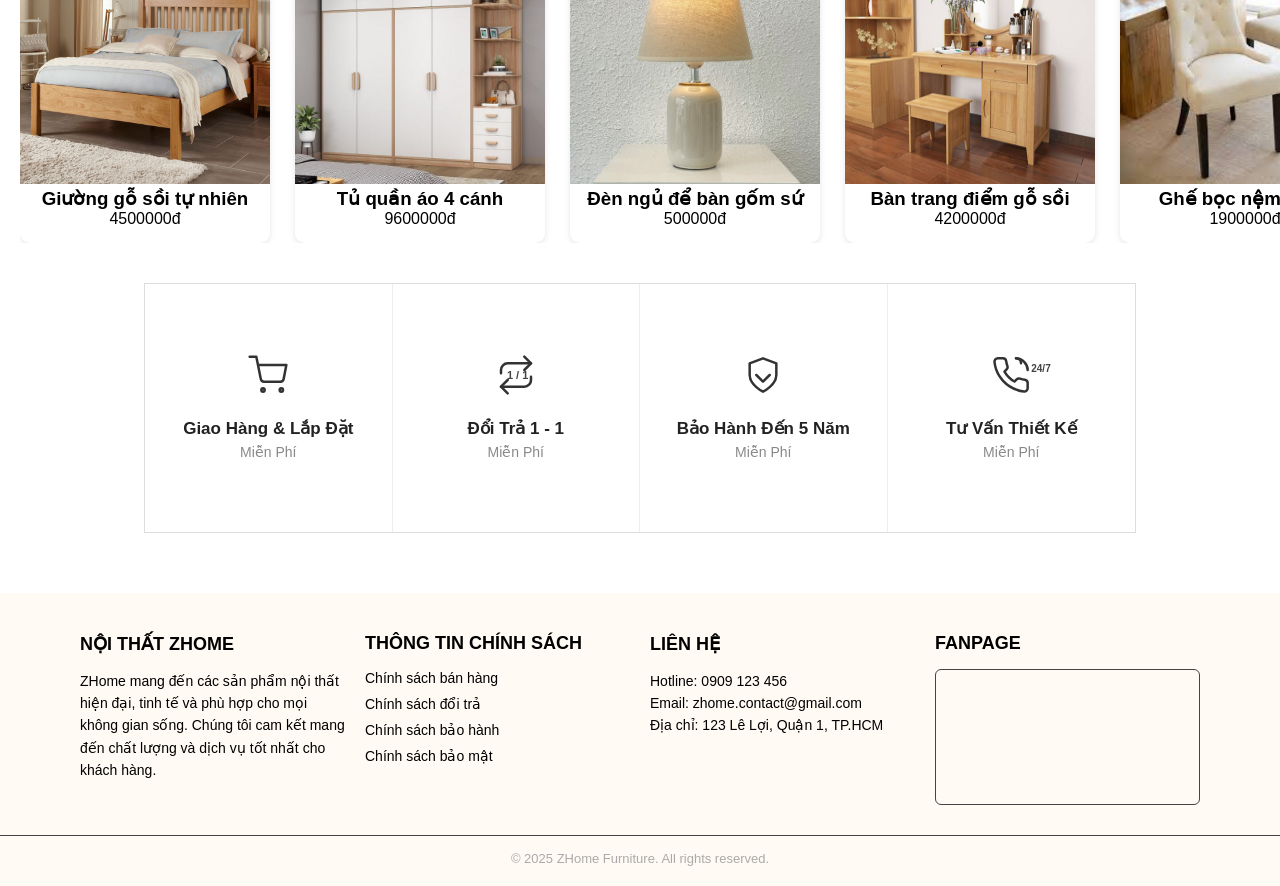
==== commit 463501d4: "Sửa bố cục file và responsive" ====
--- a/index.html
+++ b/index.html
@@ -1,21 +1,23 @@
 <!DOCTYPE html>
 <html lang="en">
-<head>
-    <meta charset="UTF-8">
-    <meta name="viewport" content="width=device-width, initial-scale=1.0">
+  <head>
+    <meta charset="UTF-8" />
+    <meta name="viewport" content="width=device-width, initial-scale=1.0" />
     <title>Zhome - Nội thất hiện đại</title>
-    <link rel="stylesheet" href="css/home.css">
-    <link rel="stylesheet" href="css/nav.css">
-    <link rel="stylesheet" href="css/footer.css">
-    <link rel="stylesheet" href="https://cdnjs.cloudflare.com/ajax/libs/font-awesome/6.4.2/css/all.min.css">
-
-</head>
-<body>
+    <link rel="stylesheet" href="src/css/home.css" />
+    <link rel="stylesheet" href="src/css/nav.css" />
+    <link rel="stylesheet" href="src/css/footer.css" />
+    <link
+      rel="stylesheet"
+      href="https://cdnjs.cloudflare.com/ajax/libs/font-awesome/6.4.2/css/all.min.css"
+    />
+  </head>
+  <body>
     <!-- Thanh điều hướng (Navigation) -->
     <nav class="navbar">
       <div class="nav-left">
         <a href="index.html" class="brand">
-          <img src="images/logo8 - Copy.jfif" alt="Zhome logo" class="logo">
+          <img src="images/logo8 - Copy.jfif" alt="Zhome logo" class="logo" />
           <strong>Zhome</strong>
         </a>
       </div>
@@ -25,9 +27,13 @@
             <a href="products.html">Sản phẩm</a>
             <ul class="dropdown-menu">
               <li><a href="products.html?category=bedroom">Phòng ngủ</a></li>
-              <li><a href="products.html?category=livingroom">Phòng khách</a></li>
+              <li>
+                <a href="products.html?category=livingroom">Phòng khách</a>
+              </li>
               <li><a href="products.html?category=diningroom">Phòng ăn</a></li>
-              <li><a href="products.html?category=office">Phòng làm việc</a></li>
+              <li>
+                <a href="products.html?category=office">Phòng làm việc</a>
+              </li>
             </ul>
           </li>
           <li><a href="#">Khuyến mãi</a></li>
@@ -36,169 +42,237 @@
         </ul>
       </div>
       <div class="nav-right">
-        <div class="search-bar" id="searchForm">
-          <input type="text" id="searchInput" placeholder="Tìm kiếm sản phẩm . . .">
-            <button type="submit"><i class="fa fa-search"></i></button>
-        </div>
+        <form class="search-bar" id="search-form">
+          <input
+            type="search"
+            id="search-input"
+            placeholder="Tìm kiếm sản phẩm . . ."
+          />
+          <button type="submit"><i class="fa fa-search"></i></button>
+        </form>
         <div class="cart">
-          <i class="fa fa-shopping-cart"></i>
-          <a href="cart.html"> Giỏ hàng</a>
+          <a href="cart.html">
+            <i class="fa fa-shopping-cart"></i>
+            <span>Giỏ hàng</span>
+          </a>
         </div>
         <div class="login">
-          <i class="fa fa-user"></i>
-          <a href="login.html"> Đăng nhập / </a> <a href="register.html"> Đăng ký</a>
-        </div>
-      </div>
-      </div>
+          <a href="login.html">
+            <i class="fa fa-user"></i>
+            <span>Đăng nhập /</span>
+          </a>
+          <a href="register.html"> <span>Đăng ký</span> </a>
+        </div>
+      </div>
+
       <div class="menu-toggle">
         <i class="fa fa-bars"></i>
       </div>
     </nav>
 
-<header>
-    <div class="banner">
-      <div class="slides">
-        <img src="images/banners/banner1.jpg" class="active" alt="Banner 1">
-        <img src="images/banners/banner2.jpg" alt="Banner 2">
-        <img src="images/banners/banner3.jpg" alt="Banner 3">
-        <img src="images/banners/banner4.jpg" alt="Banner 4">
-      </div>
-      <button class="prev">&#10094;</button>
-      <button class="next">&#10095;</button>
-    </div>
-</header>
-
-    
-<!-- Nội dung chính -->
-<main>
-<!-- Khung sản phẩm -->
-  <!-- Section 1: Sản phẩm mới -->
-  <section class="product-section">
-    <h2>Sản phẩm mới</h2>
-    <div class="product-list" id="new-products"></div>
-  </section>
-
-  <!-- Section 2: Sản phẩm giảm giá -->
-  <section class="product-section">
-    <h2>Sản phẩm giảm giá</h2>
-    <div class="product-list" id="sale-products"></div>
-  </section>
-
-  <!-- Section 3: Sản phẩm bán chạy -->
-  <section class="product-section">
-    <h2>Sản phẩm bán chạy</h2>
-    <div class="product-list" id="best-products"></div>
-  </section>
-
-  <!-- Section 4: Gợi ý sản phẩm -->
-  <section class="suggestion-section">
-    <h2>Gợi ý sản phẩm</h2>
-    <div class="carousel-wrapper">
-      <div id="suggestion-track"></div>
-    </div>
-  </section>
-
-<!-- Phần chính sách ưu đãi của cửa hàng-->
-<div class="service-container">
-    <div class="service-item">
-        <div class="icon">
-            <svg xmlns="http://www.w3.org/2000/svg" width="48" height="48" viewBox="0 0 24 24" fill="none" stroke="currentColor" stroke-width="1.5" stroke-linecap="round" stroke-linejoin="round" class="feather feather-shopping-cart"><circle cx="9" cy="21" r="1"></circle><circle cx="20" cy="21" r="1"></circle><path d="M1 1h4l2.68 13.39a2 2 0 0 0 2 1.61h9.72a2 2 0 0 0 2-1.61L23 6H6"></path></svg>
-        </div>
-        <div class="title">Giao Hàng & Lắp Đặt</div>
-        <div class="subtitle">Miễn Phí</div>
-    </div>
-    <div class="service-item">
-        <div class="icon">
-            <svg xmlns="http://www.w3.org/2000/svg" width="48" height="48" viewBox="0 0 24 24" fill="none" stroke="currentColor" stroke-width="1.5" stroke-linecap="round" stroke-linejoin="round" class="feather feather-repeat"><polyline points="17 1 21 5 17 9"></polyline><path d="M3 11V9a4 4 0 0 1 4-4h14"></path><polyline points="7 23 3 19 7 15"></polyline><path d="M21 13v2a4 4 0 0 1-4 4H3"></path></svg>
+    <header>
+      <div class="banner">
+        <div class="slides">
+          <img src="images/banners/banner1.jpg" class="active" alt="Banner 1" />
+          <img src="images/banners/banner2.jpg" alt="Banner 2" />
+          <img src="images/banners/banner3.jpg" alt="Banner 3" />
+          <img src="images/banners/banner4.jpg" alt="Banner 4" />
+        </div>
+        <button class="prev">&#10094;</button>
+        <button class="next">&#10095;</button>
+      </div>
+    </header>
+
+    <!-- Nội dung chính -->
+    <main>
+      <!-- Khung sản phẩm -->
+      <!-- Section 1: Sản phẩm mới -->
+      <section class="product-section">
+        <h2>Sản phẩm mới</h2>
+        <div class="product-list" id="new-products"></div>
+      </section>
+
+      <!-- Section 2: Sản phẩm giảm giá -->
+      <section class="product-section">
+        <h2>Sản phẩm giảm giá</h2>
+        <div class="product-list" id="sale-products"></div>
+      </section>
+
+      <!-- Section 3: Sản phẩm bán chạy -->
+      <section class="product-section">
+        <h2>Sản phẩm bán chạy</h2>
+        <div class="product-list" id="best-products"></div>
+      </section>
+
+      <!-- Section 4: Gợi ý sản phẩm -->
+      <section class="suggestion-section">
+        <h2>Gợi ý sản phẩm</h2>
+        <div class="carousel-wrapper">
+          <div id="suggestion-track"></div>
+        </div>
+      </section>
+
+      <!-- Phần chính sách ưu đãi của cửa hàng-->
+      <div class="service-container">
+        <div class="service-item">
+          <div class="icon">
+            <svg
+              xmlns="http://www.w3.org/2000/svg"
+              width="48"
+              height="48"
+              viewBox="0 0 24 24"
+              fill="none"
+              stroke="currentColor"
+              stroke-width="1.5"
+              stroke-linecap="round"
+              stroke-linejoin="round"
+              class="feather feather-shopping-cart"
+            >
+              <circle cx="9" cy="21" r="1"></circle>
+              <circle cx="20" cy="21" r="1"></circle>
+              <path
+                d="M1 1h4l2.68 13.39a2 2 0 0 0 2 1.61h9.72a2 2 0 0 0 2-1.61L23 6H6"
+              ></path>
+            </svg>
+          </div>
+          <div class="title">Giao Hàng & Lắp Đặt</div>
+          <div class="subtitle">Miễn Phí</div>
+        </div>
+        <div class="service-item">
+          <div class="icon">
+            <svg
+              xmlns="http://www.w3.org/2000/svg"
+              width="48"
+              height="48"
+              viewBox="0 0 24 24"
+              fill="none"
+              stroke="currentColor"
+              stroke-width="1.5"
+              stroke-linecap="round"
+              stroke-linejoin="round"
+              class="feather feather-repeat"
+            >
+              <polyline points="17 1 21 5 17 9"></polyline>
+              <path d="M3 11V9a4 4 0 0 1 4-4h14"></path>
+              <polyline points="7 23 3 19 7 15"></polyline>
+              <path d="M21 13v2a4 4 0 0 1-4 4H3"></path>
+            </svg>
             <span class="badge">1 / 1</span>
-        </div>
-        <div class="title">Đổi Trả 1 - 1</div>
-        <div class="subtitle">Miễn Phí</div>
-    </div>
-    <div class="service-item">
-        <div class="icon">
-            <svg xmlns="http://www.w3.org/2000/svg" width="48" height="48" viewBox="0 0 24 24" fill="none" stroke="currentColor" stroke-width="1.5" stroke-linecap="round" stroke-linejoin="round" class="feather feather-shield"><path d="M12 22s8-4 8-10V5l-8-3-8 3v7c0 6 8 10 8 10z"></path><polyline points="8 12 12 16 16 12"></polyline></svg>
-        </div>
-        <div class="title">Bảo Hành Đến 5 Năm</div>
-        <div class="subtitle">Miễn Phí</div>
-    </div>
-    <div class="service-item">
-        <div class="icon">
-            <svg xmlns="http://www.w3.org/2000/svg" width="48" height="48" viewBox="0 0 24 24" fill="none" stroke="currentColor" stroke-width="1.5" stroke-linecap="round" stroke-linejoin="round" class="feather feather-phone-call"><path d="M22 16.92v3a2 2 0 0 1-2.18 2 19.79 19.79 0 0 1-8.63-3.07 19.5 19.5 0 0 1-6.01-6.01 19.79 19.79 0 0 1-3.07-8.63A2 2 0 0 1 4.11 2h3a2 2 0 0 1 2 1.72 12.84 12.84 0 0 0 .7 2.81 2 2 0 0 1-.45 2.11L8.09 9.91a16 16 0 0 0 6 6l1.27-1.27a2 2 0 0 1 2.11-.45 12.84 12.84 0 0 0 2.81.7A2 2 0 0 1 22 16.92z"></path><path d="M15 2c1.7 0 3 1.3 3 3"></path><path d="M15 2c3.7 0 7 3.3 7 7"></path></svg>
+          </div>
+          <div class="title">Đổi Trả 1 - 1</div>
+          <div class="subtitle">Miễn Phí</div>
+        </div>
+        <div class="service-item">
+          <div class="icon">
+            <svg
+              xmlns="http://www.w3.org/2000/svg"
+              width="48"
+              height="48"
+              viewBox="0 0 24 24"
+              fill="none"
+              stroke="currentColor"
+              stroke-width="1.5"
+              stroke-linecap="round"
+              stroke-linejoin="round"
+              class="feather feather-shield"
+            >
+              <path d="M12 22s8-4 8-10V5l-8-3-8 3v7c0 6 8 10 8 10z"></path>
+              <polyline points="8 12 12 16 16 12"></polyline>
+            </svg>
+          </div>
+          <div class="title">Bảo Hành Đến 5 Năm</div>
+          <div class="subtitle">Miễn Phí</div>
+        </div>
+        <div class="service-item">
+          <div class="icon">
+            <svg
+              xmlns="http://www.w3.org/2000/svg"
+              width="48"
+              height="48"
+              viewBox="0 0 24 24"
+              fill="none"
+              stroke="currentColor"
+              stroke-width="1.5"
+              stroke-linecap="round"
+              stroke-linejoin="round"
+              class="feather feather-phone-call"
+            >
+              <path
+                d="M22 16.92v3a2 2 0 0 1-2.18 2 19.79 19.79 0 0 1-8.63-3.07 19.5 19.5 0 0 1-6.01-6.01 19.79 19.79 0 0 1-3.07-8.63A2 2 0 0 1 4.11 2h3a2 2 0 0 1 2 1.72 12.84 12.84 0 0 0 .7 2.81 2 2 0 0 1-.45 2.11L8.09 9.91a16 16 0 0 0 6 6l1.27-1.27a2 2 0 0 1 2.11-.45 12.84 12.84 0 0 0 2.81.7A2 2 0 0 1 22 16.92z"
+              ></path>
+              <path d="M15 2c1.7 0 3 1.3 3 3"></path>
+              <path d="M15 2c3.7 0 7 3.3 7 7"></path>
+            </svg>
             <span class="badge-247">24/7</span>
-        </div>
-        <div class="title">Tư Vấn Thiết Kế</div>
-        <div class="subtitle">Miễn Phí</div>
-    </div>
-</div>
-
-</main>
-
-
-<!-- Footer -->
-<footer class="footer">
-  <div class="footer-container">
-
-    <!-- Cột 1: Giới thiệu thương hiệu -->
-    <div class="footer-column">
-      <h3>NỘI THẤT ZHOME</h3>
-      <p>
-        ZHome mang đến các sản phẩm nội thất hiện đại, tinh tế và phù hợp cho mọi không gian sống.
-        Chúng tôi cam kết mang đến chất lượng và dịch vụ tốt nhất cho khách hàng.
-      </p>
-    </div>
-
-    <!-- Cột 2: Thông tin chính sách -->
-    <div class="footer-column">
-      <h3>THÔNG TIN CHÍNH SÁCH</h3>
-      <ul>
-        <li><a href="about.html">Chính sách bán hàng</a></li>
-        <li><a href="about.html">Chính sách đổi trả</a></li>
-        <li><a href="about.html">Chính sách bảo hành</a></li>
-        <li><a href="about.html">Chính sách bảo mật</a></li>
-      </ul>
-    </div>
-
-    <!-- Cột 3: Thông tin liên hệ -->
-    <div class="footer-column">
-      <h3>LIÊN HỆ</h3>
-      <p>Hotline: 0909 123 456</p>
-      <p>Email: zhome.contact@gmail.com</p>
-      <p>Địa chỉ: 123 Lê Lợi, Quận 1, TP.HCM</p>
-    </div>
-
-    <!-- Cột 4: Fanpage -->
-    <div class="footer-column">
-      <h3>FANPAGE</h3>
-      <div class="fanpage-box">
-       <iframe
-         src="https://www.facebook.com/plugins/page.php?
+          </div>
+          <div class="title">Tư Vấn Thiết Kế</div>
+          <div class="subtitle">Miễn Phí</div>
+        </div>
+      </div>
+    </main>
+
+    <!-- Footer -->
+    <footer class="footer">
+      <div class="footer-container">
+        <!-- Cột 1: Giới thiệu thương hiệu -->
+        <div class="footer-column">
+          <h3>NỘI THẤT ZHOME</h3>
+          <p>
+            ZHome mang đến các sản phẩm nội thất hiện đại, tinh tế và phù hợp
+            cho mọi không gian sống. Chúng tôi cam kết mang đến chất lượng và
+            dịch vụ tốt nhất cho khách hàng.
+          </p>
+        </div>
+
+        <!-- Cột 2: Thông tin chính sách -->
+        <div class="footer-column">
+          <h3>THÔNG TIN CHÍNH SÁCH</h3>
+          <ul>
+            <li><a href="about.html">Chính sách bán hàng</a></li>
+            <li><a href="about.html">Chính sách đổi trả</a></li>
+            <li><a href="about.html">Chính sách bảo hành</a></li>
+            <li><a href="about.html">Chính sách bảo mật</a></li>
+          </ul>
+        </div>
+
+        <!-- Cột 3: Thông tin liên hệ -->
+        <div class="footer-column">
+          <h3>LIÊN HỆ</h3>
+          <p>Hotline: 0909 123 456</p>
+          <p>Email: zhome.contact@gmail.com</p>
+          <p>Địa chỉ: 123 Lê Lợi, Quận 1, TP.HCM</p>
+        </div>
+
+        <!-- Cột 4: Fanpage -->
+        <div class="footer-column">
+          <h3>FANPAGE</h3>
+          <div class="fanpage-box">
+            <iframe
+              src="https://www.facebook.com/plugins/page.php?
           href=https%3A%2F%2Fwww.facebook.com%2Fprofile.php%3Fid%3D61583227545841%26locale%3Dvi_VN&
           tabs=timeline&width=280&height=130&small_header=true&
           adapt_container_width=true&hide_cover=false&show_facepile=true"
-          width="100%"
-          height="130"
-          style="border:none; overflow:hidden"
-          scrolling="no"
-          frameborder="0"
-          allowfullscreen="true"
-          allow="autoplay; clipboard-write; encrypted-media; picture-in-picture; web-share">
-        </iframe>
-      </div>
-    </div>
-  </div>
-
-  <!-- Bản quyền -->
-  <div class="footer-bottom">
-    <p>© 2025 ZHome Furniture. All rights reserved.</p>
-  </div>
-</footer>
-
-
-<script src="js/home.js"></script>
-<script src="js/nav.js"></script>
-<script src="js/search.js"></script>
-
-
-</body>
-</html>+              width="100%"
+              height="130"
+              style="border: none; overflow: hidden"
+              scrolling="no"
+              frameborder="0"
+              allowfullscreen="true"
+              allow="autoplay; clipboard-write; encrypted-media; picture-in-picture; web-share"
+            >
+            </iframe>
+          </div>
+        </div>
+      </div>
+
+      <!-- Bản quyền -->
+      <div class="footer-bottom">
+        <p>© 2025 ZHome Furniture. All rights reserved.</p>
+      </div>
+    </footer>
+
+    <script src="src/js/home.js"></script>
+    <script src="src/js/nav.js"></script>
+    <script src="src/js/search.js"></script>
+  </body>
+</html>
--- a/src/css/home.css
+++ b/src/css/home.css
@@ -0,0 +1,358 @@
+* { margin: 0; padding: 0; box-sizing: border-box; }
+
+body { 
+  font-family: Arial, sans-serif;
+  min-height: 200vh;   
+}
+
+header{ 
+  height: 85vh;
+  background-color: #fffaf4;
+  position: relative;
+  overflow: hidden;  
+}
+
+
+/* ===== BANNER ===== */
+.banner {
+  position: absolute;
+  bottom: 0;
+  left: 0;
+  width: 100%;
+  height: 74vh;
+  overflow: hidden; /* Cắt bỏ phần tràn*/
+  z-index: 0;    
+}
+.slides img {
+  position: absolute;
+  top: 0;
+  left: 0;
+  width: 100%;
+  height: 100%;
+  object-fit: cover;
+  opacity: 0; /* ẩn các ảnh khác  */
+  transition: opacity 1s ease-in-out;
+}
+.slides img.active {
+    opacity: 1;
+}
+/* Nút mũi tên */
+.banner button {
+  position: absolute;
+  top: 50%;
+  transform: translateY(-50%);
+  background-color: rgba(0, 0, 0, 0.4);
+  color: white;
+  border: none;
+  font-size: 30px;
+  padding: 8px 16px;
+  cursor: pointer;
+  border-radius: 50%;
+  opacity: 0;
+  transition: opacity 0.3s ease;
+  z-index: 10;
+}
+/* Vị trí trái/phải */
+.banner .prev { 
+  left: 20px; 
+}
+.banner .next { 
+  right: 20px; 
+}
+/* Hiện nút khi hover */
+.banner:hover button {
+  opacity: 1;
+}
+/* Hiệu ứng hover vào nút */
+.banner button:hover {
+  background-color: rgba(0, 0, 0, 0.6);
+}
+
+
+/* ===== Main ===== */
+main { 
+  padding: 20px;
+  text-align: center;
+}
+/* Toàn bộ bố cục phần sản phẩm */
+.product-section {
+  text-align: center;
+  margin: 60px 0;
+}
+
+.product-section h2 {
+  font-size: 1.8rem;
+  color: #6b3e26;
+  margin-bottom: 20px;
+}
+
+/* Bố trí 4 sản phẩm 1 hàng, tự xuống dòng */
+.product-list {
+  display: grid;
+  grid-template-columns: repeat(auto-fit, minmax(250px, 1fr));
+  
+  gap: 20px;
+  width: 80%;
+  margin: 0 auto;
+}
+/* Responsive cho sản phẩm*/
+@media (min-width: 1300px) {
+  .product-list {
+    grid-template-columns: repeat(4, 1fr);
+  }
+}
+/* Khung 1 sản phẩm */
+.product {
+  text-align: center;
+  padding: 15px;
+
+  transition: transform 0.3s ease, box-shadow 0.3s ease;
+}
+.product:hover {
+  transform: translateY(-5px);
+  box-shadow: 0 4px 10px rgba(0,0,0,0.1);
+}
+/* Ảnh sản phẩm */
+.product img {
+  width: 100%;
+  height: 70%;
+  object-fit: cover;
+  border-radius: 8px;
+}
+/* Tên sản phẩm */
+.product h3 {
+  font-size: 18px;
+  margin: 10px 0;
+}
+/* Giá */
+.price {
+  color: #a0522d;
+  font-weight: bold;
+}
+
+/* Nút xem chi tiết */
+.detail-btn {
+  margin-top: 10px;
+  background-color: #a66a43;
+  color: #fff;
+  border: none;
+  padding: 8px 12px;
+  border-radius: 5px;
+  cursor: pointer;
+}
+.detail-btn:hover {
+  background-color: #8b4513;
+}
+
+
+/* ===== CHÍNH SÁCH ƯU ĐÃI ===== */
+
+/* Container chính - Thay đổi width và căn giữa */
+.service-container {
+    display: flex;
+    flex-wrap: wrap; 
+    width: 80%; 
+    height: 250px;
+    margin: 0 auto; 
+    background-color: white;
+    border: 1px solid #ddd;
+    min-height: 150px; 
+    margin-top: 40px;
+    margin-bottom: 40px;
+}
+
+/* Item dịch vụ - Tăng padding để làm cho item cao hơn */
+.service-item {
+    flex: 1 1 25%;
+    min-width: 220px;
+    padding: 40px 15px; 
+    text-align: center;
+    border-right: 1px solid #eee;
+    box-sizing: border-box;
+    position: relative;
+    display: flex;
+    flex-direction: column;
+    justify-content: center;
+    align-items: center;
+    transition: background-color 0.3s; 
+}
+
+/* Hiệu ứng hover cho item */
+.service-item:hover {
+    background-color: #f9f9f9;
+}
+
+/* Loại bỏ border-right cho item cuối cùng trên desktop */
+.service-item:last-child {
+    border-right: none;
+}
+
+/* Icon - Tăng kích thước */
+.icon {
+    position: relative;
+    color: #333; 
+    margin-bottom: 15px; 
+    line-height: 1; 
+}
+
+.icon svg {
+    width: 40px; 
+    height: 40px;
+    stroke-width: 1.5;
+}
+
+/* Badge (số 1/1 và 24/7) - Tinh chỉnh vị trí và font cho icon lớn hơn */
+.badge {
+    position: absolute;
+    font-size: 11px; 
+    font-weight: bold;
+    color: #444;
+    /* Tinh chỉnh vị trí cho "1 / 1" */
+    top: 35%;
+    left: 28%;
+}
+
+.badge-247 {
+    position: absolute;
+    font-size: 10px; 
+    font-weight: bold;
+    color: #444;
+    /* Tinh chỉnh vị trí cho "24 / 7" */
+    top: 20%;
+    left: 100%;
+    right: 40%;
+
+}
+
+
+/* Tiêu đề chính - Tăng kích thước font */
+.title {
+    font-size: 17px; 
+    font-weight: 600; 
+    color: #222;
+    margin-top: 5px;
+}
+
+/* Tiêu đề phụ (Miễn Phí) - Tăng kích thước font */
+.subtitle {
+    font-size: 14px; 
+    color: #888;
+    margin-top: 5px;
+}
+
+/* ===== RESPONSIVE DESIGN ===== */
+
+/* Màn hình từ 992px trở xuống (2 cột) */
+@media (max-width: 992px) {
+    .service-container {
+        width: 90%; /* Cho container rộng hơn trên tablet */
+    }
+    .service-item {
+        flex: 1 1 50%; /* 2 item trên 1 hàng (50%) */
+        border-bottom: 1px solid #eee; 
+    }
+
+    /* Thiết lập lại border-right cho item thứ 2 */
+    .service-item:nth-child(2) {
+        border-right: none;
+    }
+
+    /* Đảm bảo item 1 và 3 có border-right */
+    .service-item:nth-child(odd) {
+        border-right: 1px solid #eee;
+    }
+
+    /* Loại bỏ border-bottom cho item 3 và 4 */
+    .service-item:nth-child(3),
+    .service-item:nth-child(4) {
+        border-bottom: none;
+    }
+}
+
+/* Màn hình từ 576px trở xuống (1 cột) */
+@media (max-width: 576px) {
+    .service-container {
+        width: 100%; /* Full width trên điện thoại */
+    }
+    .service-item {
+        flex: 1 1 100%; /* 1 item trên 1 hàng (100%) */
+        border-right: none !important; 
+        border-bottom: 1px solid #eee;
+        padding: 25px 10px; 
+    }
+
+    /* Loại bỏ border-bottom cho item cuối cùng */
+    .service-item:last-child {
+        border-bottom: none;
+    }
+}
+
+
+/* ===== GỢI Ý SẢN PHẨM ===== */
+.suggestion-section {
+  width: 100%;
+  margin: 40px auto;
+  text-align: center;
+}
+
+.suggestion-section h2 {
+  margin-bottom: 20px;
+}
+
+/* KHUNG GIỚI HẠN */
+.carousel-wrapper {
+  width: 1350px; /* hiển thị vừa 4 sản phẩm (4×250px + khoảng cách) */
+  overflow: hidden;
+  margin: 0 auto;
+  position: relative;
+}
+
+/* ĐƯỜNG CHẠY BĂNG CHUYỀN */
+#suggestion-track {
+  display: flex;
+  width: max-content;
+  animation: scrollCarousel 35s linear infinite;
+}
+
+/* SẢN PHẨM */
+.product-card {
+  flex: 0 0 auto;
+  width: 250px;
+  margin-right: 25px;
+  background: #fff;
+  border-radius: 10px;
+  text-align: center;
+  box-shadow: 0 2px 6px rgba(0, 0, 0, 0.1);
+  transition: transform 0.3s ease;
+}
+
+.product-card img {
+  width: 100%;
+  height: 80%;
+  border-radius: 10px 10px 0 0;
+}
+
+.product-card:hover {
+  transform: scale(1.05);
+}
+
+/* BĂNG CHUYỀN CHUYỂN ĐỘNG LIÊN TỤC */
+@keyframes scrollCarousel {
+  from {
+    transform: translateX(0);
+  }
+  to {
+    transform: translateX(-50%);
+  }
+}
+
+
+
+
+
+
+
+
+
+
+
--- a/src/css/nav.css
+++ b/src/css/nav.css
@@ -0,0 +1,286 @@
+html,
+body {
+  overflow-x: hidden;
+}
+
+.navbar {
+  position: fixed;
+  top: 0;
+  left: 0;
+  width: 100%;
+  display: flex;
+  align-items: center;
+  justify-content: space-between;
+
+  background-color: transparent;
+  transition: background-color 1s ease, box-shadow 1s ease, color 1s ease;
+  z-index: 1000;
+}
+.navbar.scrolled {
+  background-color: white;
+  box-shadow: 0 2px 10px rgba(0, 0, 0, 0.2);
+}
+
+/* ===== Logo + Zhome ===== */
+.nav-left .brand {
+  display: flex;
+  align-items: center;
+  text-decoration: none;
+  color: #6b4423;
+  font-size: 30px;
+}
+.nav-left .brand .logo {
+  width: 90px;
+  height: auto;
+  margin-right: 10px;
+  border-radius: 50%;
+}
+/* ===== Search + Cart + Login ===== */
+.nav-right {
+  display: flex;
+  align-items: center;
+  margin-left: auto;
+  gap: 20px;
+}
+.search-bar {
+  display: flex;
+  border: 1px solid #ccc;
+  background-color: white;
+}
+
+.search-bar input {
+  background-color: none;
+  border: none;
+  outline: none; /* xóa viền khi click */
+  font-size: 18px;
+  padding: 5px 10px;
+  flex: 1;
+}
+
+.search-bar button {
+  border: none;
+  background-color: #3d3d3d;
+  color: white;
+  padding: 5px 10px;
+}
+
+.cart,
+.login {
+  display: flex;
+  align-items: center;
+}
+.cart a {
+  color: black;
+  text-decoration: none;
+  font-size: 20px;
+}
+.nav-right .cart {
+  display: flex;
+  align-items: center;
+  gap: 8px;
+  padding: 6px 12px;
+  border-radius: 6px;
+  transition: background 0.3s ease;
+}
+.nav-right .cart:hover {
+  background-color: rgba(0, 0, 0, 0.08);
+}
+.login a {
+  color: black;
+  text-decoration: none;
+  font-size: 20px;
+}
+/* ========================
+   KHUNG USER LOGIN SAU KHI ĐĂNG NHẬP
+   ======================== */
+.nav-right .login {
+  display: flex;
+  align-items: center;
+  gap: 8px;
+  padding: 6px 12px;
+  border-radius: 6px;
+  transition: background 0.3s ease;
+}
+.nav-right .login:hover {
+  background-color: rgba(0, 0, 0, 0.08);
+}
+/* Text: Xin chào, Username */
+.nav-right .login .user-info {
+  font-size: 14px;
+  color: #444;
+}
+.nav-right .login .user-info strong {
+  color: #6b3e26; /* Nhấn mạnh tên */
+}
+
+/* Nút logout */
+.logout-btn {
+  margin-left: 6px;
+  color: #d9534f;
+  font-weight: 600;
+  text-decoration: none;
+  padding: 2px 6px;
+  border-radius: 4px;
+  transition: 0.3s;
+}
+
+.logout-btn:hover {
+  background: rgba(217, 83, 79, 0.1);
+  color: #c9302c;
+}
+
+/* ===== MENU LIÊN KẾT CÁC MỤC ===== */
+.nav-middle ul {
+  display: flex;
+  list-style: none;
+}
+.nav-middle ul li {
+  margin-left: 20px;
+}
+.nav-middle ul li a {
+  text-decoration: none;
+  color: black;
+  font-size: 24px;
+  padding: 6px 10px;
+
+  border-radius: 6px;
+  transition: all 0.3s ease;
+}
+.nav-middle li a:hover {
+  color: black;
+  background-color: rgba(0, 0, 0, 0.08);
+  box-shadow: 0 0 6px rgba(0, 0, 0, 0.1);
+}
+.navbar.scrolled .nav-middle li a:hover {
+  color: #d2b48c;
+}
+
+/* ===== DROPDOWN MENU CHO SẢN PHẨM ===== */
+.dropdown {
+  position: relative; /* để menu con định vị tuyệt đối theo nó */
+}
+
+.dropdown-menu {
+  position: absolute; /* đặt theo vị trí của phần tử cha */
+  top: 120%; /* nằm ngay dưới chữ “Sản phẩm” */
+  left: 0;
+  background-color: white;
+  list-style: none;
+  padding: 8px 0;
+  margin: 0;
+  border-radius: 8px;
+  box-shadow: 0 4px 10px rgba(0, 0, 0, 0.1);
+
+  /* Ẩn mặc định */
+  opacity: 0;
+  visibility: hidden;
+  transform: translateY(-10px);
+  transition: all 0.25s ease;
+  min-width: 200px;
+  z-index: 999;
+}
+
+/* Khi hover vào .dropdown thì mới hiện menu con */
+.dropdown:hover .dropdown-menu {
+  opacity: 1;
+  visibility: visible;
+  transform: translateY(0);
+}
+
+/* Style item trong dropdown */
+.dropdown-menu li a {
+  display: flex;
+  padding: 10px 16px;
+  text-decoration: none;
+  font-size: 18px;
+  justify-content: space-between;
+  align-items: center;
+}
+
+.dropdown-menu li a:hover {
+  color: #00bfff;
+}
+.navbar.scrolled .dropdown-menu li a:hover {
+  color: #00bfff;
+}
+
+/*===== RESPONSIVE NAVBAR =====*/
+
+/* Ẩn hamburger khi màn hình lớn */
+.menu-toggle {
+  font-size: 28px;
+  cursor: pointer;
+  display: none;
+  padding: 10px;
+}
+
+/*===== Màn hình nhỏ hơn 1500px =====*/
+@media (max-width: 1500px) {
+  /* Hiện hamburger */
+  .menu-toggle {
+    display: block;
+  }
+
+  /* Ẩn nav-middle (menu chính), ẩn nav-right (search + giỏ + login) */
+  .nav-middle {
+    display: none;
+  }
+
+  /* Khi mở menu -> show */
+  .navbar.show-menu {
+    position: relative;
+  }
+  .navbar.show-menu .nav-middle {
+    position: absolute;
+    top: 100%;
+    right: 0;
+    z-index: 10;
+
+    display: flex;
+    flex-direction: column;
+    width: 100%;
+    background: white;
+    padding: 15px 0;
+    box-shadow: 0 5px 20px rgba(0, 0, 0, 0.15);
+  }
+
+  /* Căn menu dọc */
+  .nav-middle ul {
+    flex-direction: column;
+    width: 100%;
+    padding-left: 0;
+  }
+  .nav-middle ul li {
+    width: 100%;
+    margin: 0;
+  }
+  .nav-middle ul li a {
+    width: 100%;
+    display: block;
+    padding: 12px 20px;
+    font-size: 20px;
+  }
+
+  .cart span {
+    display: none;
+  }
+  .login span {
+    display: none;
+  }
+}
+
+/* ===== Màn hình nhỏ hơn 600px ===== */
+@media (max-width: 600px) {
+  .nav-left .brand strong {
+    font-size: 22px;
+  }
+
+  .nav-left .brand .logo {
+    width: 65px;
+  }
+
+  .nav-right a,
+  .nav-middle ul li a {
+    font-size: 18px;
+  }
+}
--- a/src/css/footer.css
+++ b/src/css/footer.css
@@ -0,0 +1,74 @@
+/* Footer tổng thể */
+.footer {
+  background-color: #fffaf4;       
+  color: black;                  
+  padding: 40px 0 20px;
+  font-family: "Arial", sans-serif;
+  margin: 0 auto;
+}
+
+/* Chia layout 4 cột */
+.footer-container {
+  display: flex;
+  flex-wrap: wrap;             /* Cho responsive khi thu nhỏ */
+  justify-content: space-between;
+  max-width: 1200px;
+  margin: 0 auto;
+  padding: 0 40px;
+  gap: 20px;
+}
+
+/* Mỗi cột footer */
+.footer-column {
+  flex: 1 1 250px;             /* Co giãn đều giữa các cột */
+  min-width: 200px;
+}
+
+.footer-column h3 {
+  font-size: 18px;
+  color: black;              
+  margin-bottom: 15px;
+}
+
+.footer-column p {
+  line-height: 1.6;
+  font-size: 14px;
+}
+
+/* Danh sách liên kết */
+.footer-column ul {
+  list-style: none;
+  padding: 0;
+}
+
+.footer-column ul li {
+  margin-bottom: 8px;
+}
+
+.footer-column ul li a {
+  color: black;
+  text-decoration: none;
+  transition: color 0.3s;
+  font-size: 14px;
+}
+
+.footer-column ul li a:hover {
+  color: #00BFFF; /* xanh trời */
+}
+
+/* Fanpage */
+.fanpage-box {
+  border: 1px solid #444;
+  border-radius: 6px;
+  overflow: hidden;
+}
+
+/* Đường line bản quyền cuối footer */
+.footer-bottom {
+  text-align: center;
+  border-top: 1px solid #444;
+  margin-top: 30px;
+  padding-top: 15px;
+  font-size: 13px;
+  color: #aaa;
+}
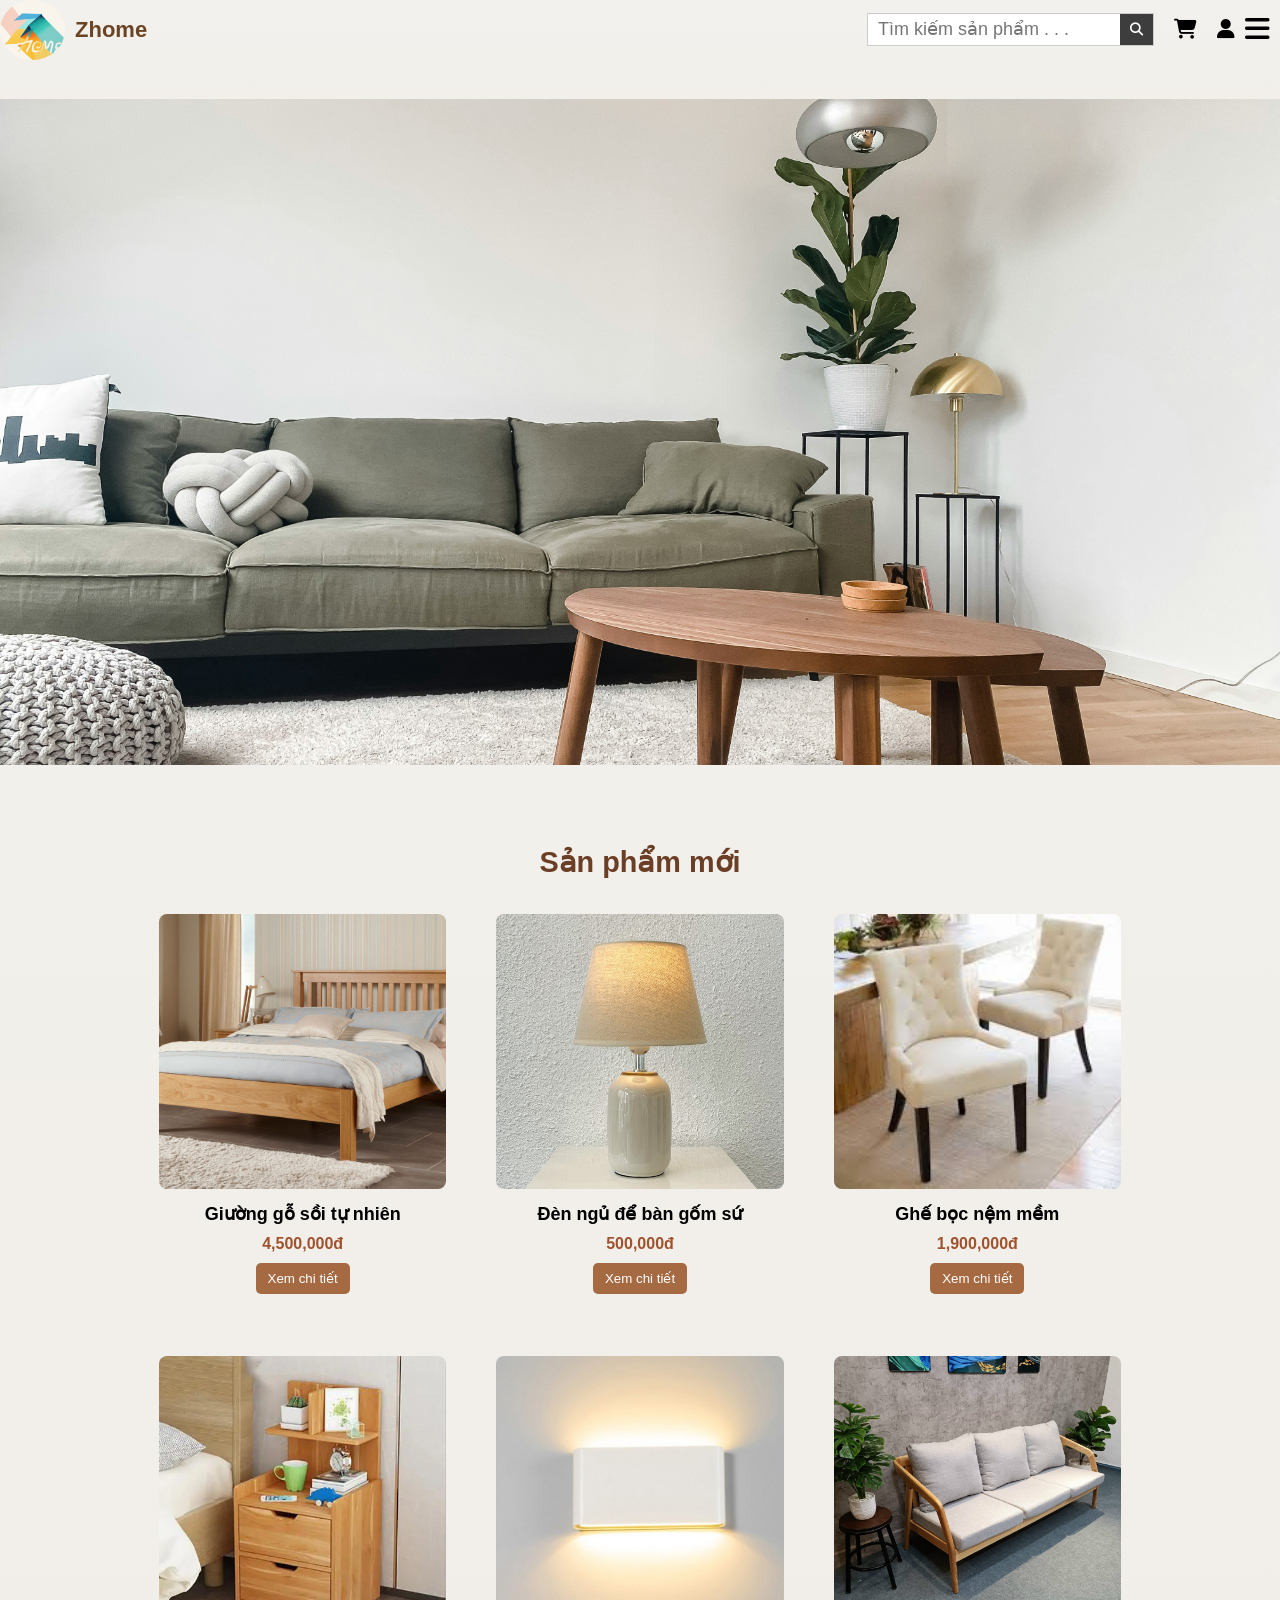
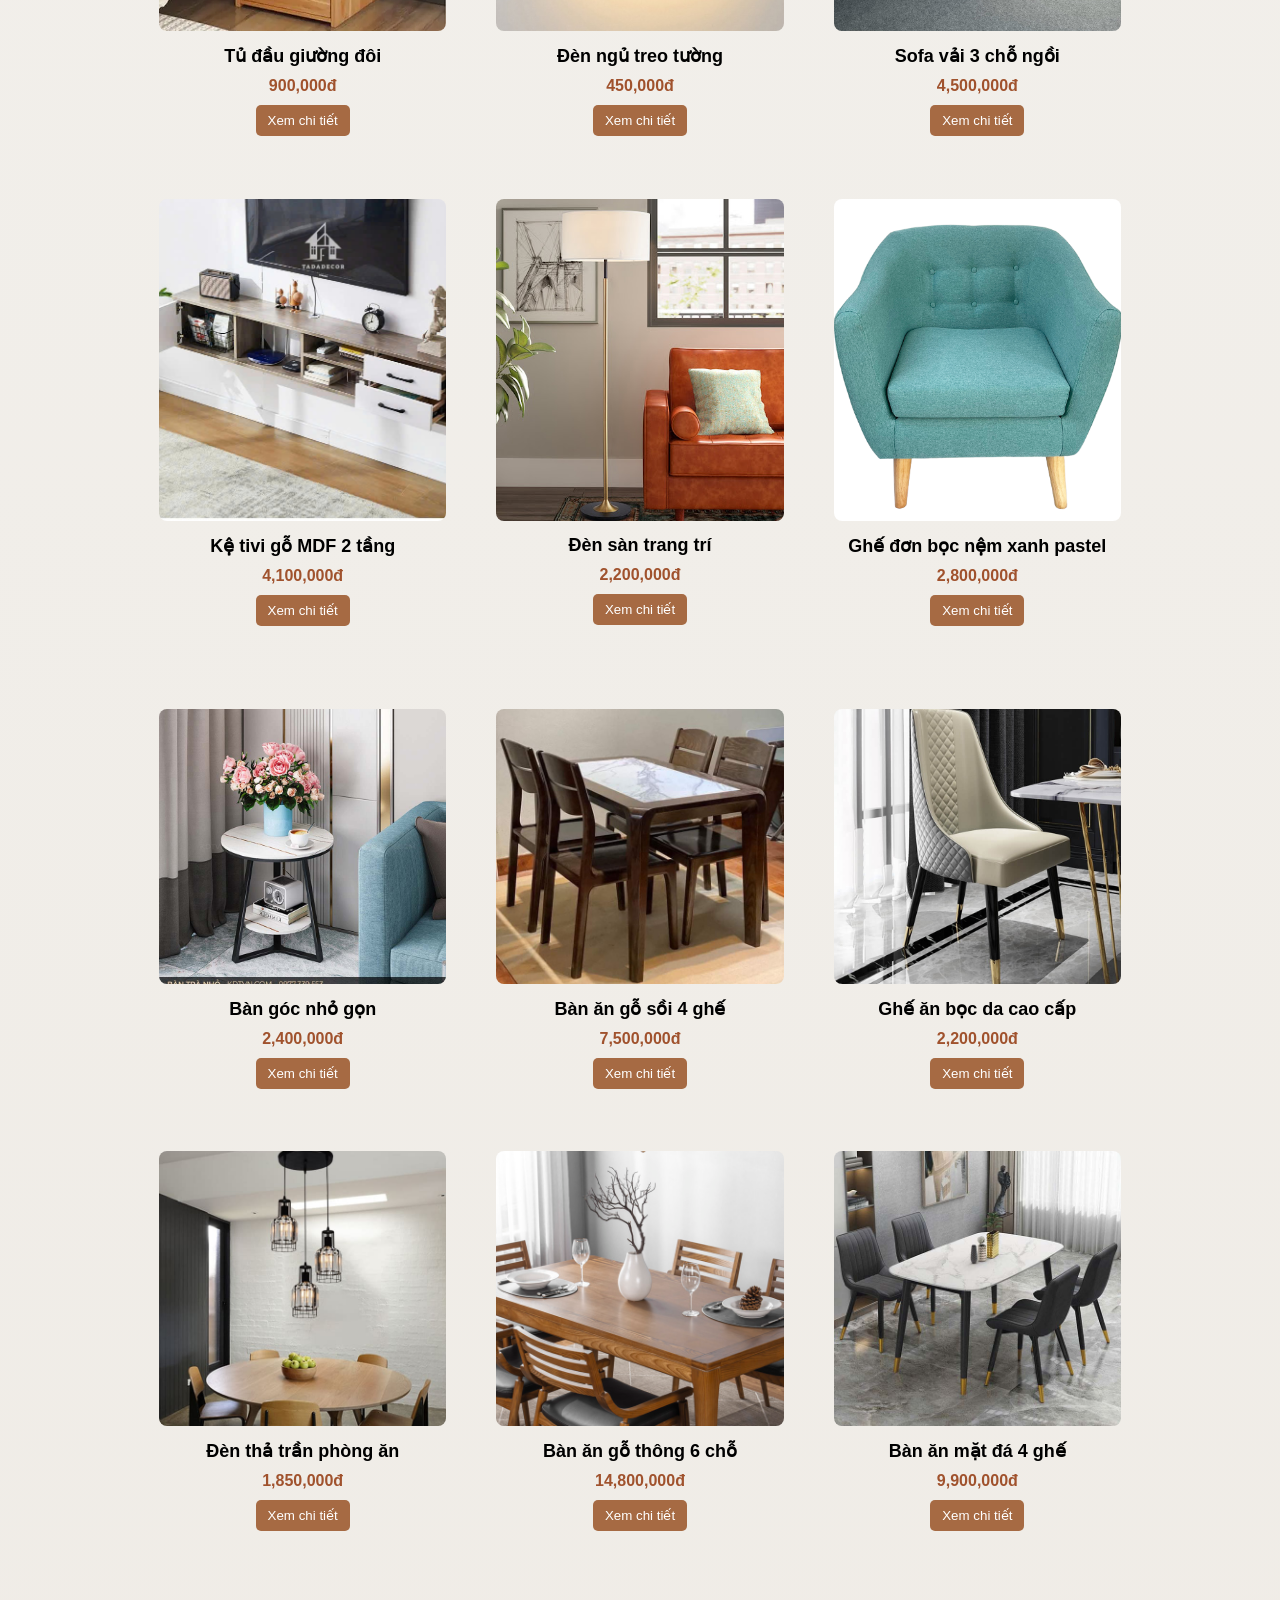
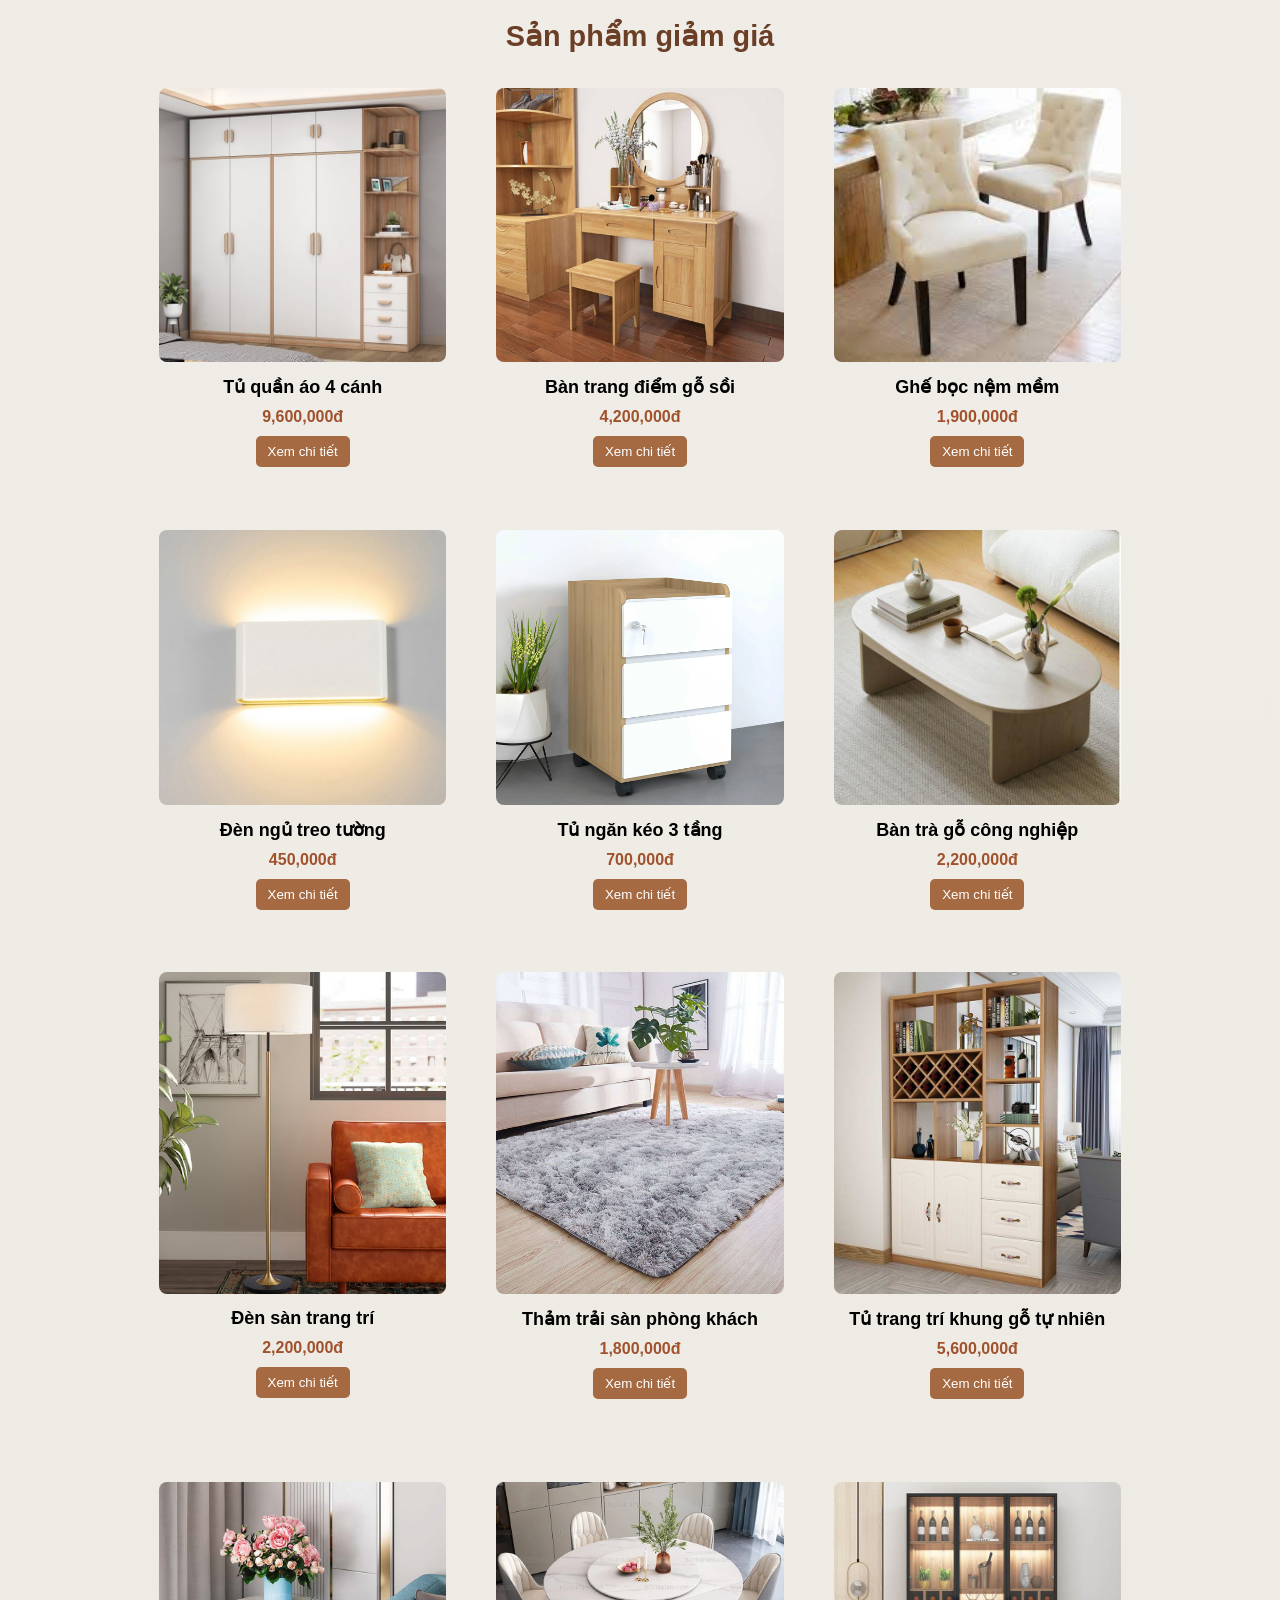
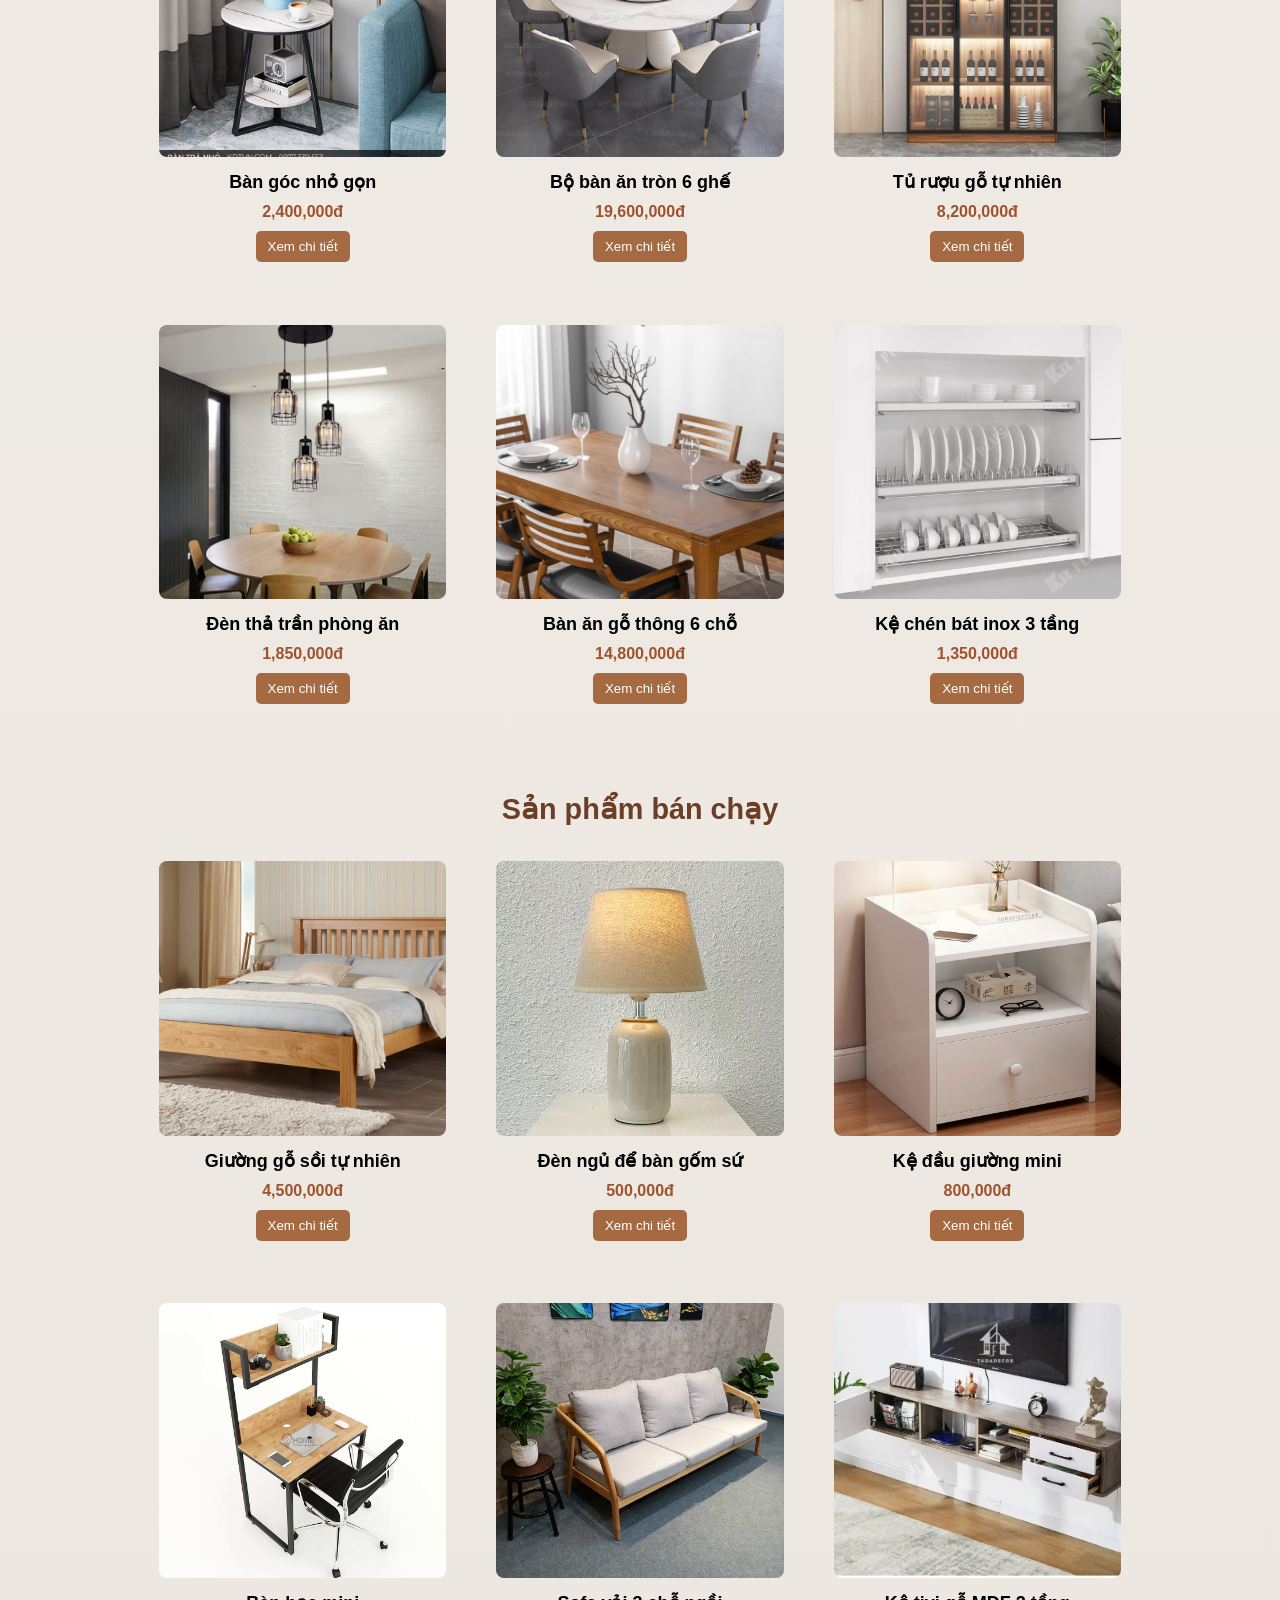
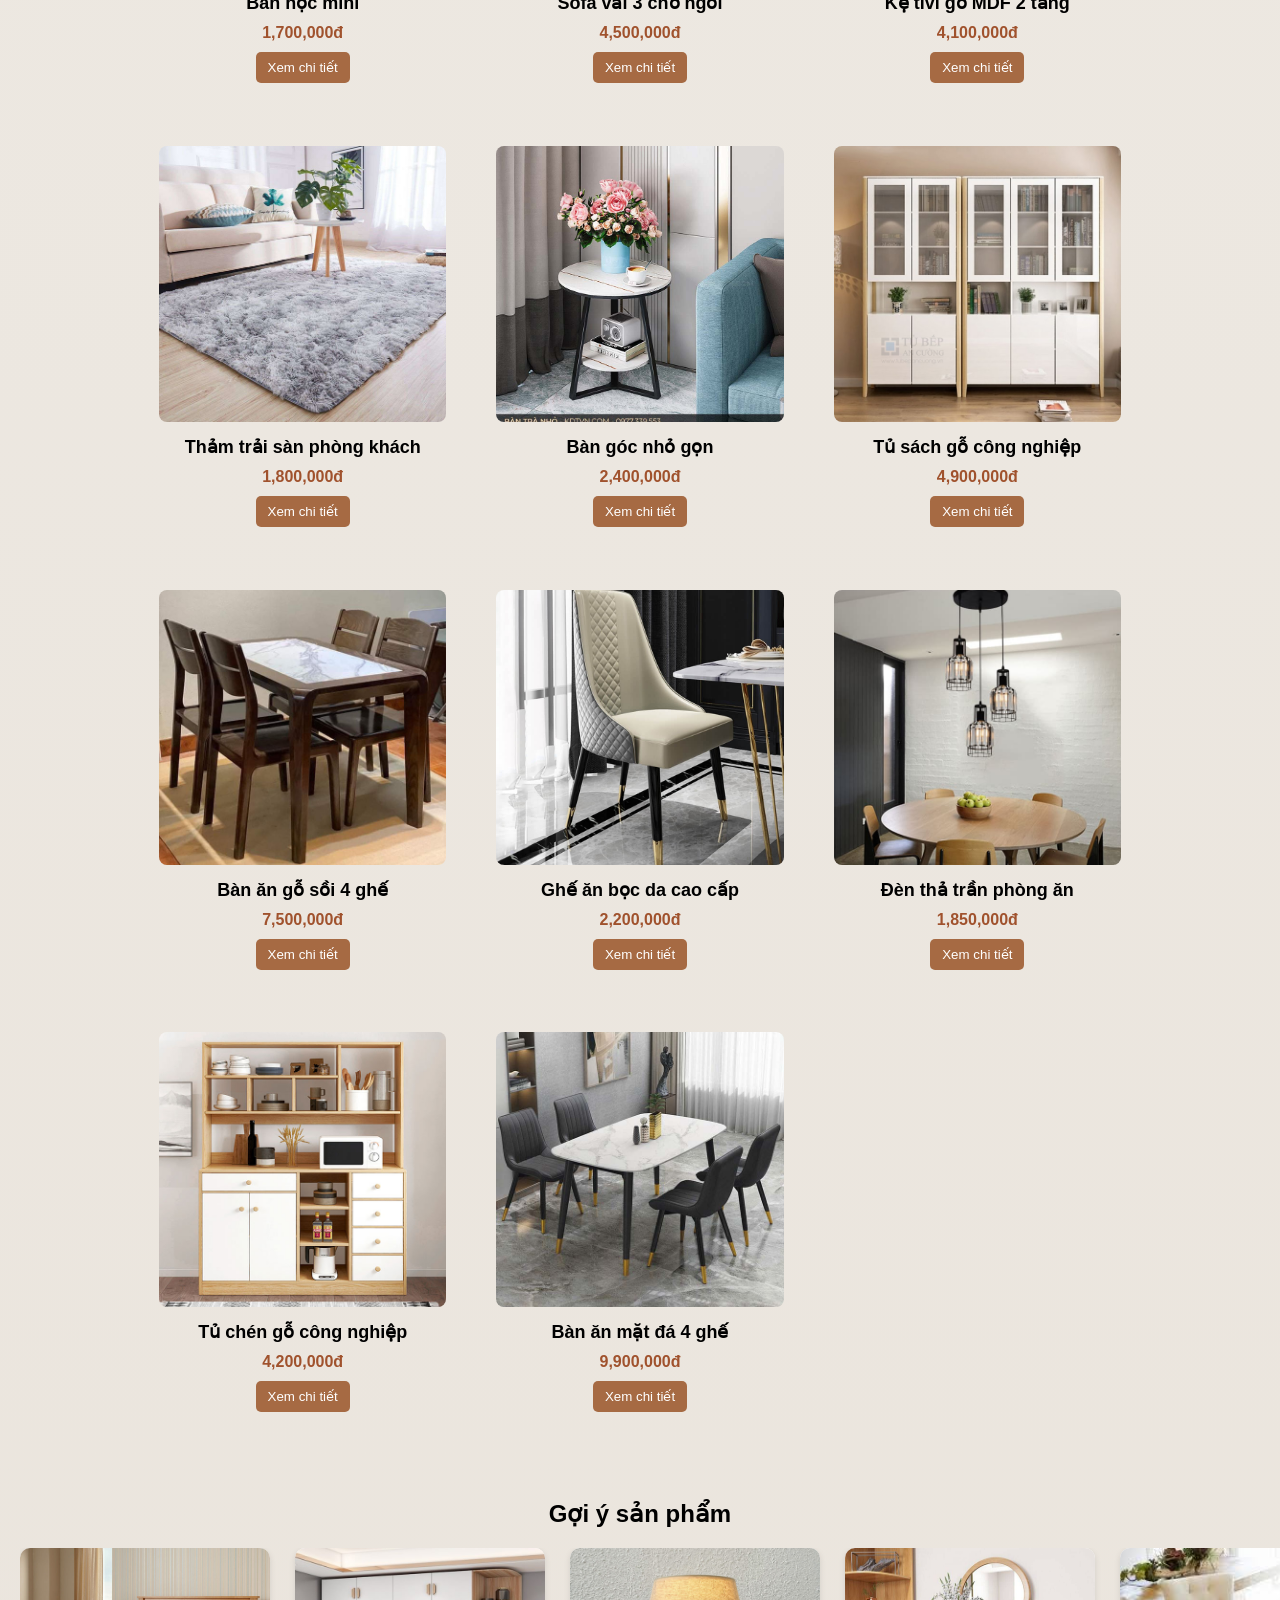
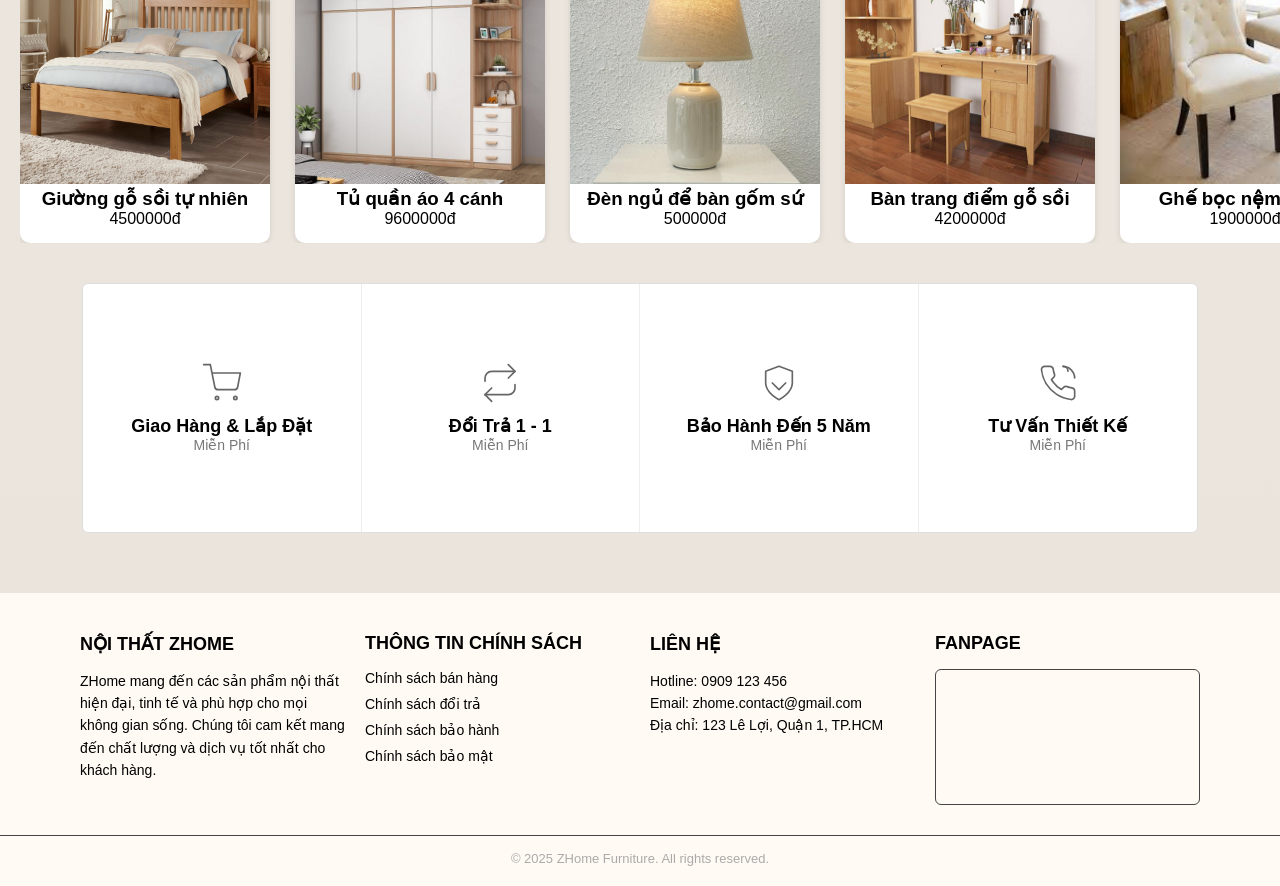
==== commit af5149c6: "Sửa giao diện cho giỏ hàng, trang chủ, footer" ====
--- a/index.html
+++ b/index.html
@@ -157,7 +157,6 @@
               <polyline points="7 23 3 19 7 15"></polyline>
               <path d="M21 13v2a4 4 0 0 1-4 4H3"></path>
             </svg>
-            <span class="badge">1 / 1</span>
           </div>
           <div class="title">Đổi Trả 1 - 1</div>
           <div class="subtitle">Miễn Phí</div>
@@ -203,7 +202,6 @@
               <path d="M15 2c1.7 0 3 1.3 3 3"></path>
               <path d="M15 2c3.7 0 7 3.3 7 7"></path>
             </svg>
-            <span class="badge-247">24/7</span>
           </div>
           <div class="title">Tư Vấn Thiết Kế</div>
           <div class="subtitle">Miễn Phí</div>
--- a/src/css/home.css
+++ b/src/css/home.css
@@ -1,17 +1,21 @@
-* { margin: 0; padding: 0; box-sizing: border-box; }
-
-body { 
+* {
+  margin: 0;
+  padding: 0;
+  box-sizing: border-box;
+}
+
+body {
   font-family: Arial, sans-serif;
-  min-height: 200vh;   
-}
-
-header{ 
+  min-height: 200vh;
+  background: linear-gradient(to bottom, #f3f1ed, #eae4dc);
+}
+
+header {
   height: 85vh;
-  background-color: #fffaf4;
+  background: linear-gradient(to bottom, #f3f1ed, #eae4dc);
   position: relative;
-  overflow: hidden;  
-}
-
+  overflow: hidden;
+}
 
 /* ===== BANNER ===== */
 .banner {
@@ -21,7 +25,7 @@
   width: 100%;
   height: 74vh;
   overflow: hidden; /* Cắt bỏ phần tràn*/
-  z-index: 0;    
+  z-index: 0;
 }
 .slides img {
   position: absolute;
@@ -34,7 +38,7 @@
   transition: opacity 1s ease-in-out;
 }
 .slides img.active {
-    opacity: 1;
+  opacity: 1;
 }
 /* Nút mũi tên */
 .banner button {
@@ -53,11 +57,11 @@
   z-index: 10;
 }
 /* Vị trí trái/phải */
-.banner .prev { 
-  left: 20px; 
-}
-.banner .next { 
-  right: 20px; 
+.banner .prev {
+  left: 20px;
+}
+.banner .next {
+  right: 20px;
 }
 /* Hiện nút khi hover */
 .banner:hover button {
@@ -68,9 +72,8 @@
   background-color: rgba(0, 0, 0, 0.6);
 }
 
-
 /* ===== Main ===== */
-main { 
+main {
   padding: 20px;
   text-align: center;
 }
@@ -90,7 +93,7 @@
 .product-list {
   display: grid;
   grid-template-columns: repeat(auto-fit, minmax(250px, 1fr));
-  
+
   gap: 20px;
   width: 80%;
   margin: 0 auto;
@@ -110,7 +113,7 @@
 }
 .product:hover {
   transform: translateY(-5px);
-  box-shadow: 0 4px 10px rgba(0,0,0,0.1);
+  box-shadow: 0 4px 10px rgba(0, 0, 0, 0.1);
 }
 /* Ảnh sản phẩm */
 .product img {
@@ -144,149 +147,131 @@
   background-color: #8b4513;
 }
 
-
 /* ===== CHÍNH SÁCH ƯU ĐÃI ===== */
-
-/* Container chính - Thay đổi width và căn giữa */
 .service-container {
-    display: flex;
-    flex-wrap: wrap; 
-    width: 80%; 
-    height: 250px;
-    margin: 0 auto; 
-    background-color: white;
-    border: 1px solid #ddd;
-    min-height: 150px; 
-    margin-top: 40px;
-    margin-bottom: 40px;
-}
-
-/* Item dịch vụ - Tăng padding để làm cho item cao hơn */
+  display: flex;
+  flex-wrap: wrap;
+  width: 90%;
+  margin: 40px auto;
+  background: #fff;
+  border: 1px solid #ddd;
+  justify-content: space-between;
+  border-radius: 6px;
+  height: 250px;
+}
+/* ITEM */
 .service-item {
-    flex: 1 1 25%;
-    min-width: 220px;
-    padding: 40px 15px; 
-    text-align: center;
+  flex: 1 1 25%;
+  min-width: 200px;
+  border-right: 1px solid #eee;
+  display: flex;
+  flex-direction: column;
+  justify-content: center;
+  align-items: center;
+  transition: 0.3s;
+  padding: 20px 10px;
+}
+.service-item:last-child {
+  border-right: none;
+}
+.service-item:hover {
+  background: #fafafa;
+}
+/* ICON */
+.icon svg {
+  width: 40px;
+  height: 40px;
+  stroke-width: 1; /* ↓ Mỏng hơn (1.5 → 1) */
+  stroke: #666;
+  color: #333;
+}
+.title {
+  font-size: 18px;
+  font-weight: 600;
+  margin-top: 8px;
+}
+.subtitle {
+  font-size: 14px;
+  color: #777;
+}
+/* ===== RESPONSIVE CHO CHÍNH SÁCH ===== */
+@media (max-width: 1024px) {
+  .service-container {
+    height: auto;
+    padding: 10px 0;
+  }
+  .service-item {
+    flex: 1 1 50%; /* Tablet chia 2 cột */
+    border-right: none;
+    border-bottom: 1px solid #eee;
+  }
+  .service-item:nth-child(odd) {
     border-right: 1px solid #eee;
-    box-sizing: border-box;
-    position: relative;
-    display: flex;
+  }
+}
+
+/* Mobile ≤700px: hiển thị thành 1 cột */
+@media (max-width: 700px) {
+  .service-container {
     flex-direction: column;
-    justify-content: center;
-    align-items: center;
-    transition: background-color 0.3s; 
-}
-
-/* Hiệu ứng hover cho item */
-.service-item:hover {
-    background-color: #f9f9f9;
-}
-
-/* Loại bỏ border-right cho item cuối cùng trên desktop */
-.service-item:last-child {
-    border-right: none;
-}
-
-/* Icon - Tăng kích thước */
-.icon {
-    position: relative;
-    color: #333; 
-    margin-bottom: 15px; 
-    line-height: 1; 
-}
-
-.icon svg {
-    width: 40px; 
-    height: 40px;
-    stroke-width: 1.5;
-}
-
-/* Badge (số 1/1 và 24/7) - Tinh chỉnh vị trí và font cho icon lớn hơn */
-.badge {
-    position: absolute;
-    font-size: 11px; 
-    font-weight: bold;
-    color: #444;
-    /* Tinh chỉnh vị trí cho "1 / 1" */
-    top: 35%;
-    left: 28%;
-}
-
-.badge-247 {
-    position: absolute;
-    font-size: 10px; 
-    font-weight: bold;
-    color: #444;
-    /* Tinh chỉnh vị trí cho "24 / 7" */
-    top: 20%;
-    left: 100%;
-    right: 40%;
-
-}
-
-
-/* Tiêu đề chính - Tăng kích thước font */
-.title {
-    font-size: 17px; 
-    font-weight: 600; 
-    color: #222;
-    margin-top: 5px;
-}
-
-/* Tiêu đề phụ (Miễn Phí) - Tăng kích thước font */
-.subtitle {
-    font-size: 14px; 
-    color: #888;
-    margin-top: 5px;
+    height: auto;
+  }
+  .service-item {
+    width: 100%;
+    border-right: none !important;
+    border-bottom: 1px solid #eee;
+  }
+  .service-item:last-child {
+    border-bottom: none;
+  }
 }
 
 /* ===== RESPONSIVE DESIGN ===== */
 
 /* Màn hình từ 992px trở xuống (2 cột) */
 @media (max-width: 992px) {
-    .service-container {
-        width: 90%; /* Cho container rộng hơn trên tablet */
-    }
-    .service-item {
-        flex: 1 1 50%; /* 2 item trên 1 hàng (50%) */
-        border-bottom: 1px solid #eee; 
-    }
-
-    /* Thiết lập lại border-right cho item thứ 2 */
-    .service-item:nth-child(2) {
-        border-right: none;
-    }
-
-    /* Đảm bảo item 1 và 3 có border-right */
-    .service-item:nth-child(odd) {
-        border-right: 1px solid #eee;
-    }
-
-    /* Loại bỏ border-bottom cho item 3 và 4 */
-    .service-item:nth-child(3),
-    .service-item:nth-child(4) {
-        border-bottom: none;
-    }
+  .service-container {
+    width: 90%; /* Cho container rộng hơn trên tablet */
+  }
+  .service-item {
+    flex: 1 1 50%; /* 2 item trên 1 hàng (50%) */
+    border-bottom: 1px solid #eee;
+  }
+
+  /* Thiết lập lại border-right cho item thứ 2 */
+  .service-item:nth-child(2) {
+    border-right: none;
+  }
+
+  /* Đảm bảo item 1 và 3 có border-right */
+  .service-item:nth-child(odd) {
+    border-right: 1px solid #eee;
+  }
+
+  /* Loại bỏ border-bottom cho item 3 và 4 */
+  .service-item:nth-child(3),
+  .service-item:nth-child(4) {
+    border-bottom: none;
+  }
 }
 
 /* Màn hình từ 576px trở xuống (1 cột) */
 @media (max-width: 576px) {
-    .service-container {
-        width: 100%; /* Full width trên điện thoại */
-    }
-    .service-item {
-        flex: 1 1 100%; /* 1 item trên 1 hàng (100%) */
-        border-right: none !important; 
-        border-bottom: 1px solid #eee;
-        padding: 25px 10px; 
-    }
-
-    /* Loại bỏ border-bottom cho item cuối cùng */
-    .service-item:last-child {
-        border-bottom: none;
-    }
-}
-
+  .service-container {
+    width: 100%; /* Full width trên điện thoại */
+  }
+  .service-item {
+    flex: 1 1 100%; /* 1 item trên 1 hàng (100%) */
+    border-right: none !important;
+    border-bottom: 1px solid #eee;
+    padding: 25px 10px;
+  }
+
+  /* Loại bỏ border-bottom cho item cuối cùng */
+  .service-item:last-child {
+    border-bottom: none;
+  }
+}
 
 /* ===== GỢI Ý SẢN PHẨM ===== */
 .suggestion-section {
@@ -345,14 +330,3 @@
     transform: translateX(-50%);
   }
 }
-
-
-
-
-
-
-
-
-
-
-
--- a/src/css/nav.css
+++ b/src/css/nav.css
@@ -15,6 +15,7 @@
   background-color: transparent;
   transition: background-color 1s ease, box-shadow 1s ease, color 1s ease;
   z-index: 1000;
+  font-family: Arial, sans-serif;
 }
 .navbar.scrolled {
   background-color: white;
@@ -64,46 +65,18 @@
   padding: 5px 10px;
 }
 
-.cart,
-.login {
-  display: flex;
-  align-items: center;
-}
 .cart a {
   color: black;
   text-decoration: none;
   font-size: 20px;
 }
-.nav-right .cart {
-  display: flex;
-  align-items: center;
-  gap: 8px;
-  padding: 6px 12px;
-  border-radius: 6px;
-  transition: background 0.3s ease;
-}
-.nav-right .cart:hover {
-  background-color: rgba(0, 0, 0, 0.08);
-}
+
 .login a {
   color: black;
   text-decoration: none;
   font-size: 20px;
 }
-/* ========================
-   KHUNG USER LOGIN SAU KHI ĐĂNG NHẬP
-   ======================== */
-.nav-right .login {
-  display: flex;
-  align-items: center;
-  gap: 8px;
-  padding: 6px 12px;
-  border-radius: 6px;
-  transition: background 0.3s ease;
-}
-.nav-right .login:hover {
-  background-color: rgba(0, 0, 0, 0.08);
-}
+/* ===== USER LOGIN SAU KHI ĐĂNG NHẬP ===== */
 /* Text: Xin chào, Username */
 .nav-right .login .user-info {
   font-size: 14px;
@@ -133,6 +106,8 @@
 .nav-middle ul {
   display: flex;
   list-style: none;
+  padding: 0;
+  margin: 0;
 }
 .nav-middle ul li {
   margin-left: 20px;
@@ -267,10 +242,20 @@
   .login span {
     display: none;
   }
+  .nav-left .brand strong {
+    font-size: 22px;
+  }
+
+  .nav-left .brand .logo {
+    width: 65px;
+  }
 }
 
 /* ===== Màn hình nhỏ hơn 600px ===== */
-@media (max-width: 600px) {
+@media (max-width: 700px) {
+  .nav-right {
+    gap: 1px;
+  }
   .nav-left .brand strong {
     font-size: 22px;
   }
--- a/src/css/footer.css
+++ b/src/css/footer.css
@@ -1,16 +1,17 @@
 /* Footer tổng thể */
 .footer {
-  background-color: #fffaf4;       
-  color: black;                  
+  background-color: #fffaf4;
+  color: black;
   padding: 40px 0 20px;
   font-family: "Arial", sans-serif;
   margin: 0 auto;
+  width: 100%;
 }
 
 /* Chia layout 4 cột */
 .footer-container {
   display: flex;
-  flex-wrap: wrap;             /* Cho responsive khi thu nhỏ */
+  flex-wrap: wrap; /* Cho responsive khi thu nhỏ */
   justify-content: space-between;
   max-width: 1200px;
   margin: 0 auto;
@@ -20,13 +21,13 @@
 
 /* Mỗi cột footer */
 .footer-column {
-  flex: 1 1 250px;             /* Co giãn đều giữa các cột */
+  flex: 1 1 250px; /* Co giãn đều giữa các cột */
   min-width: 200px;
 }
 
 .footer-column h3 {
   font-size: 18px;
-  color: black;              
+  color: black;
   margin-bottom: 15px;
 }
 
@@ -53,7 +54,7 @@
 }
 
 .footer-column ul li a:hover {
-  color: #00BFFF; /* xanh trời */
+  color: #00bfff; /* xanh trời */
 }
 
 /* Fanpage */
